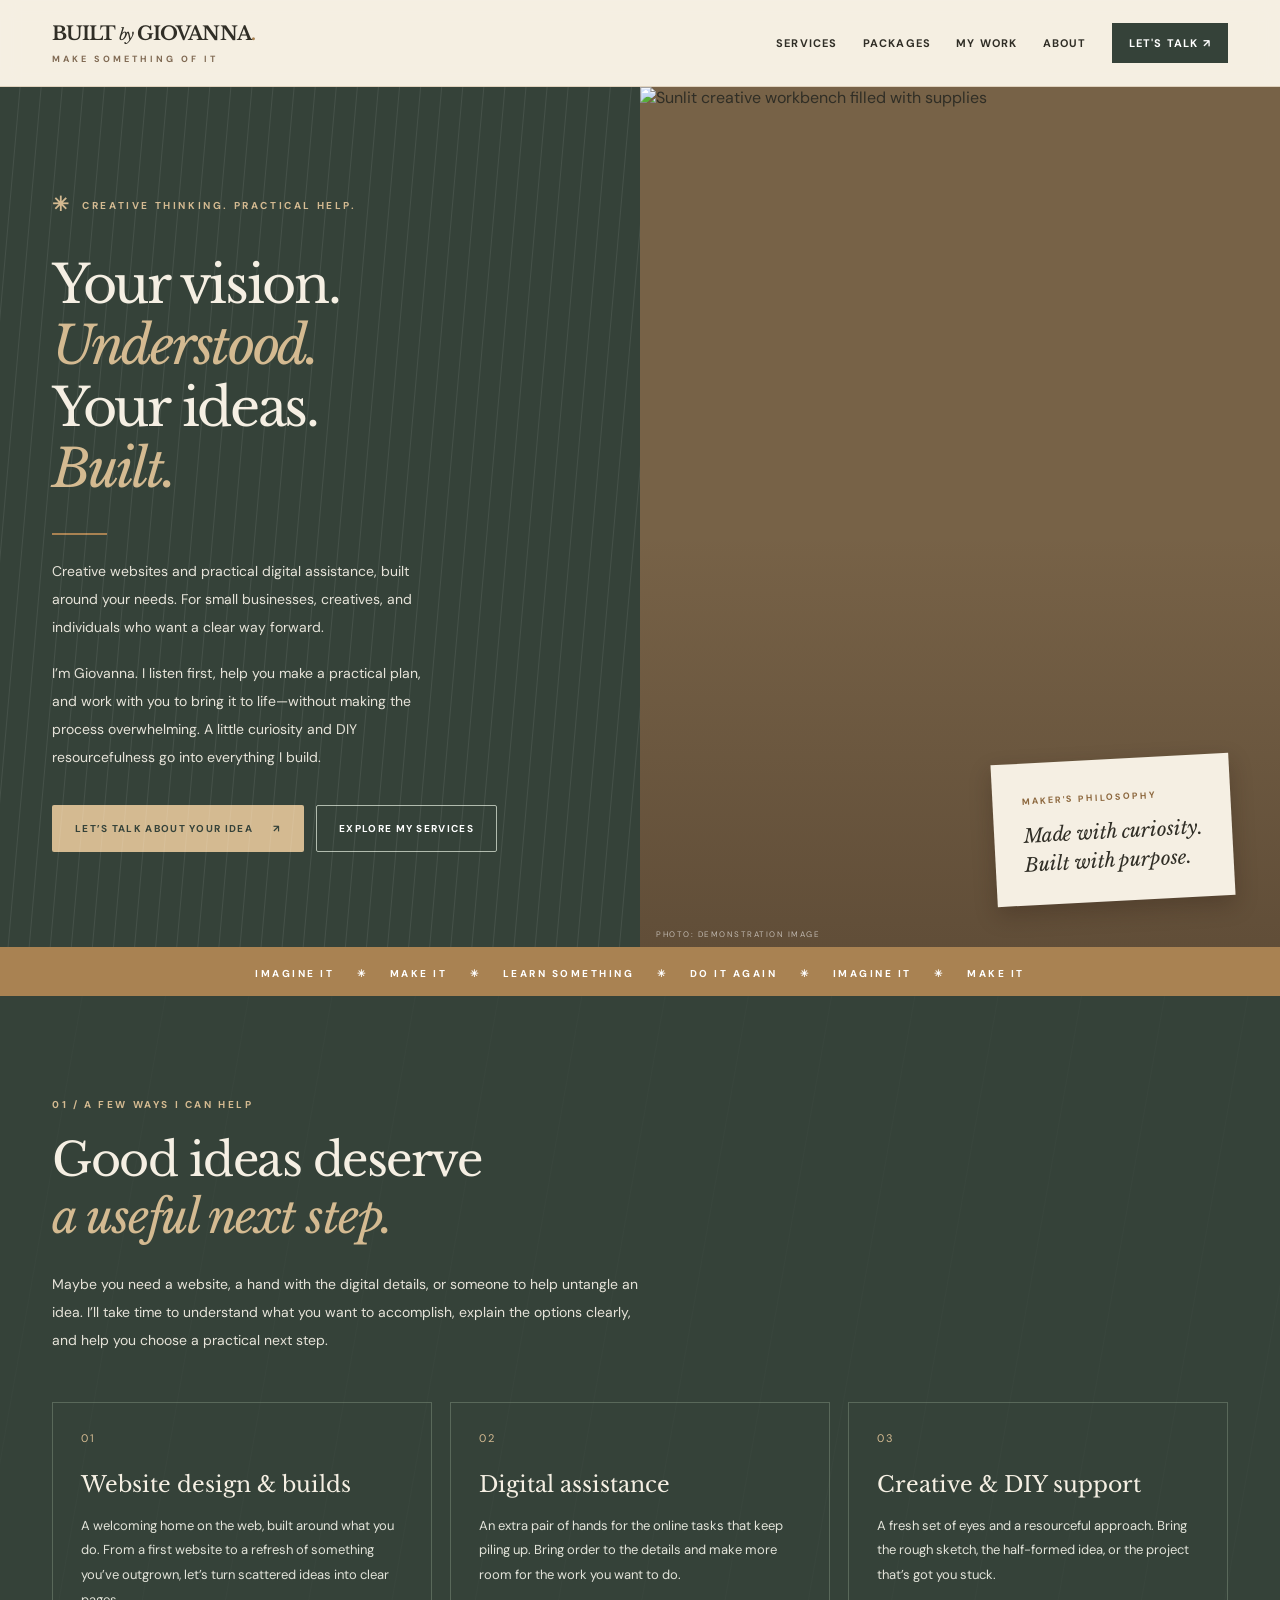
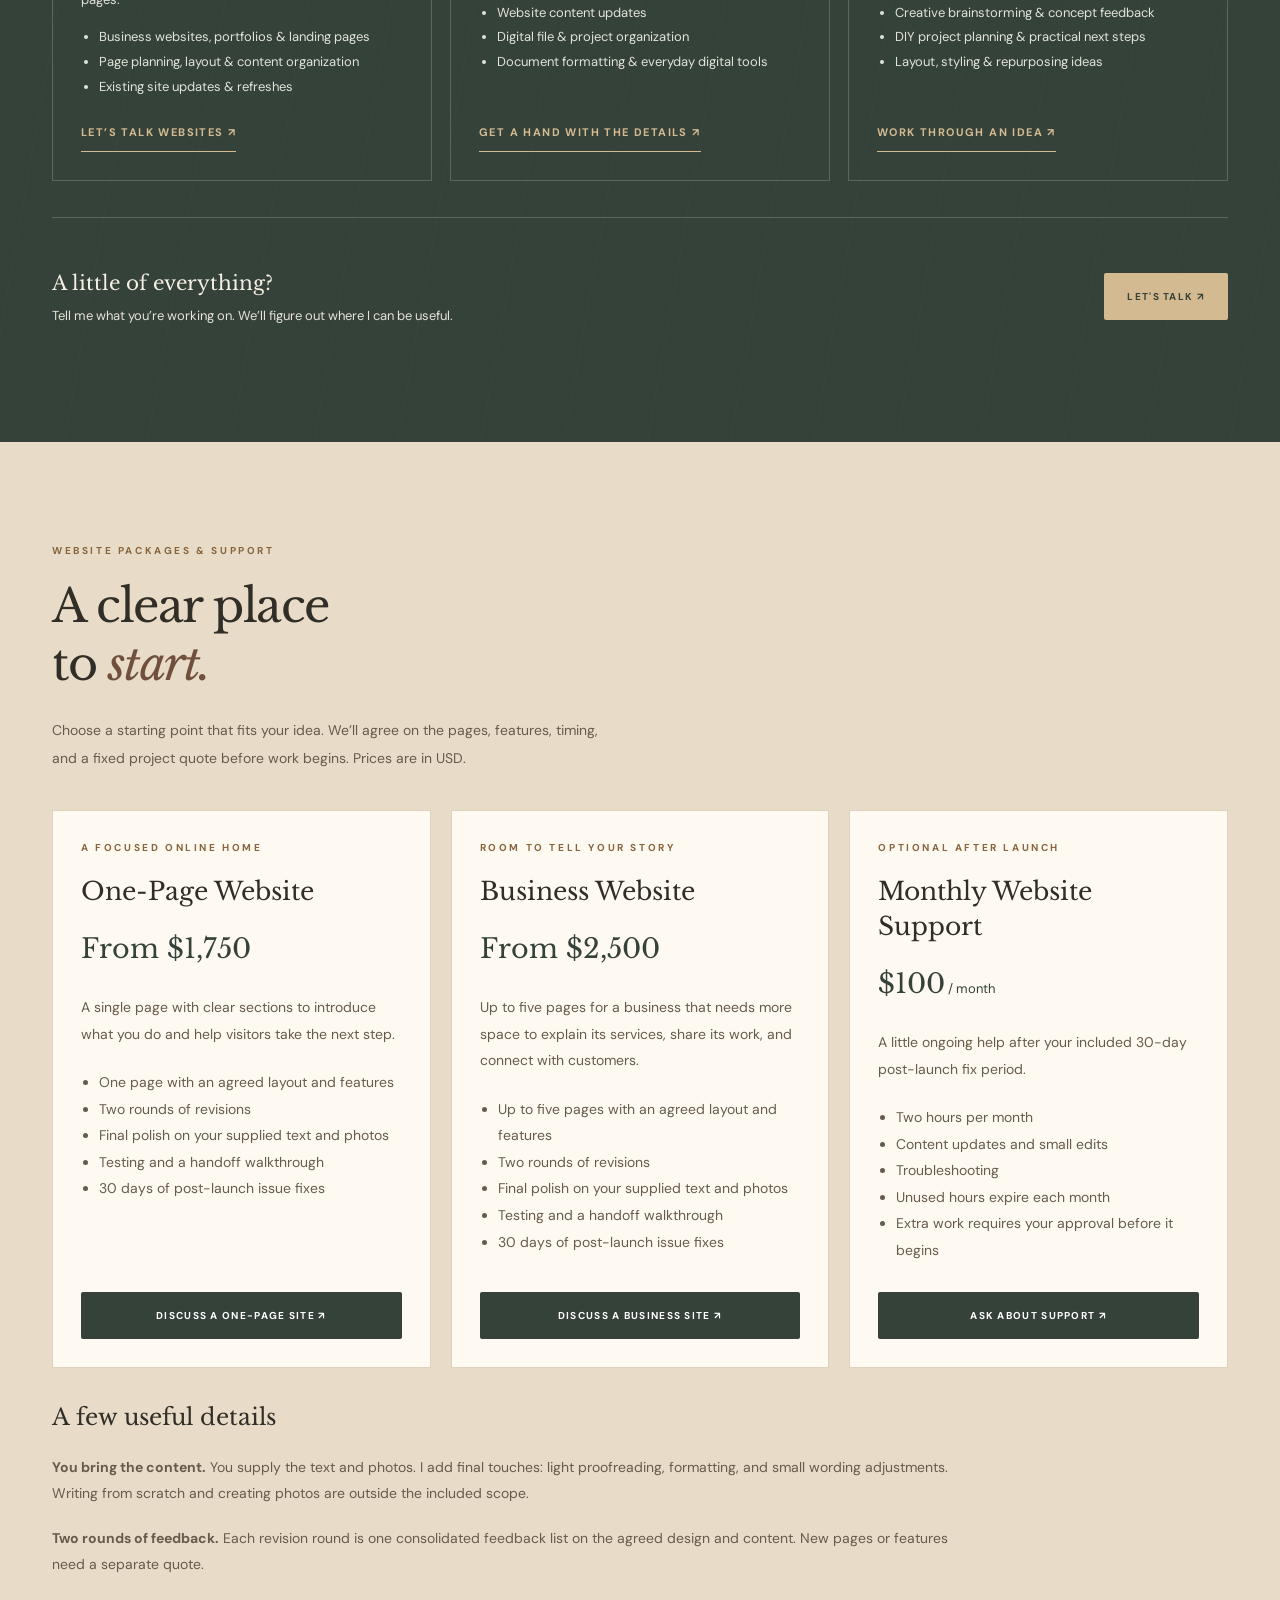
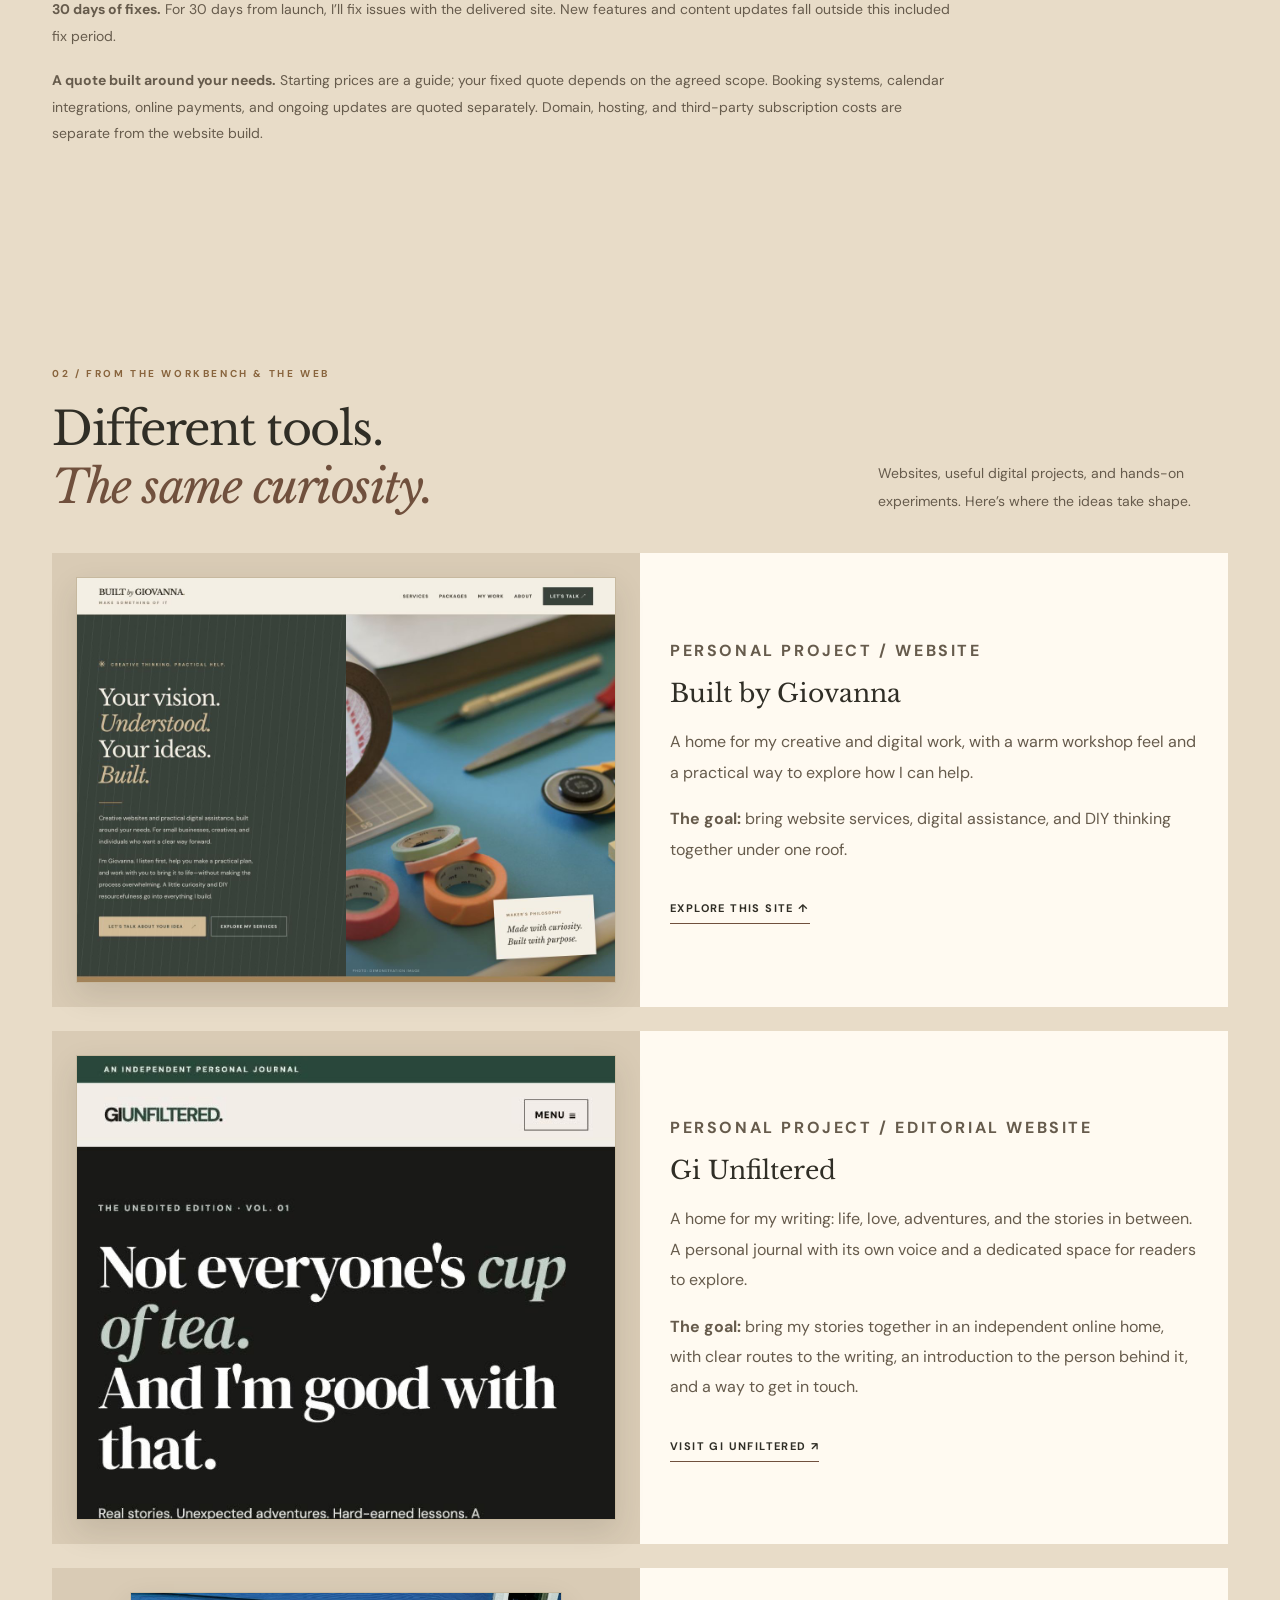
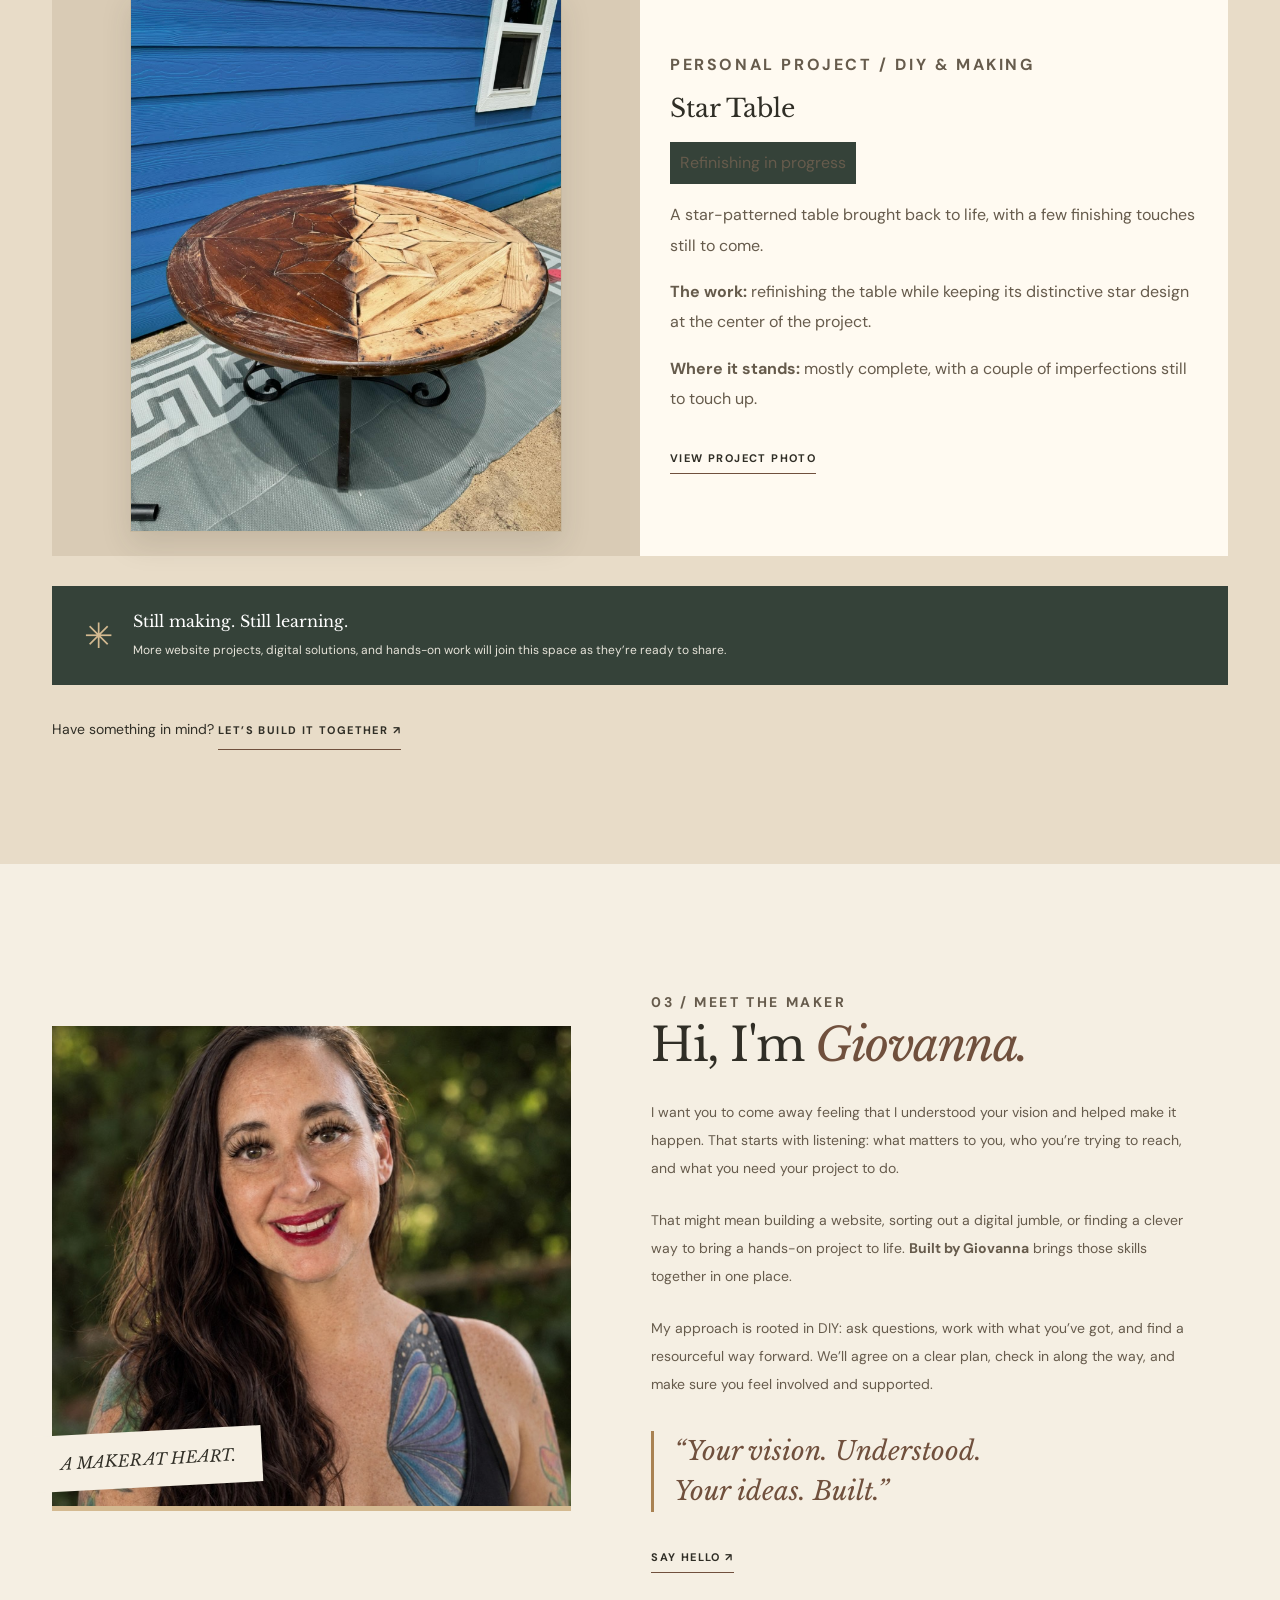
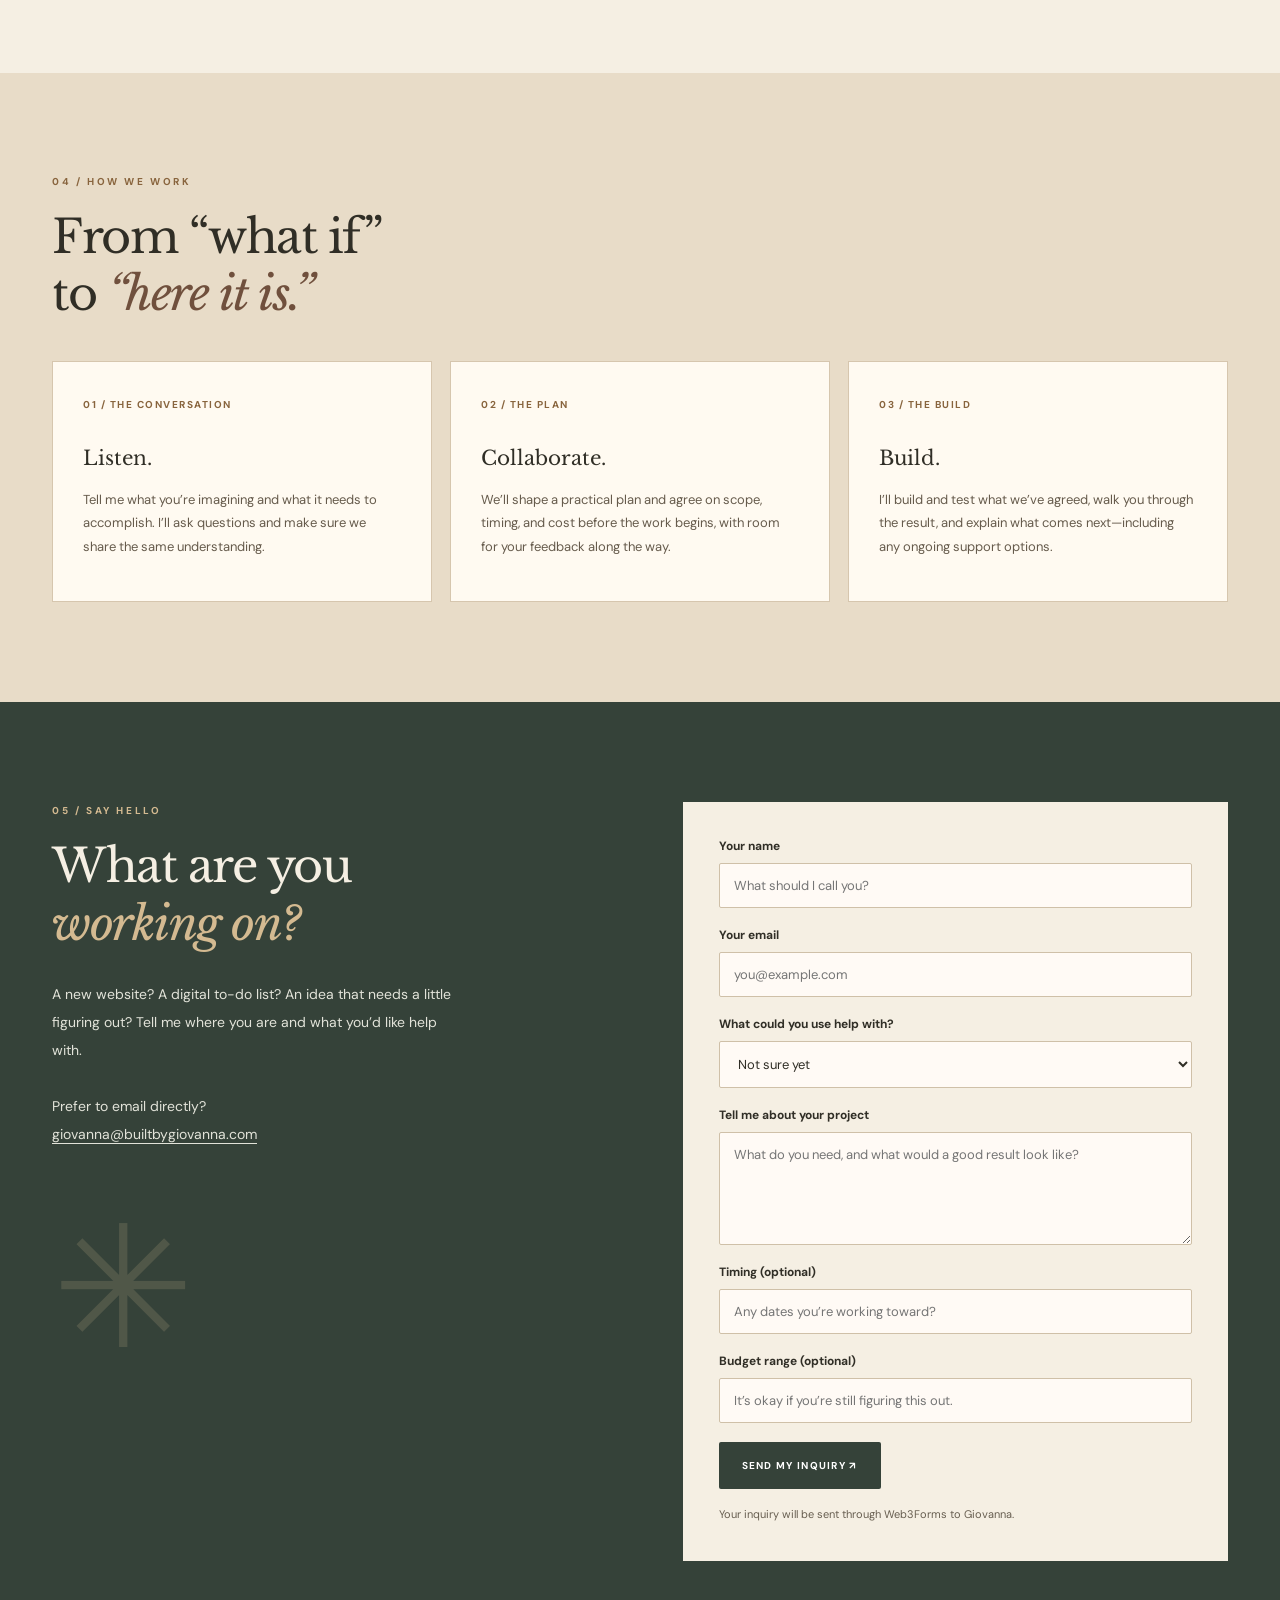
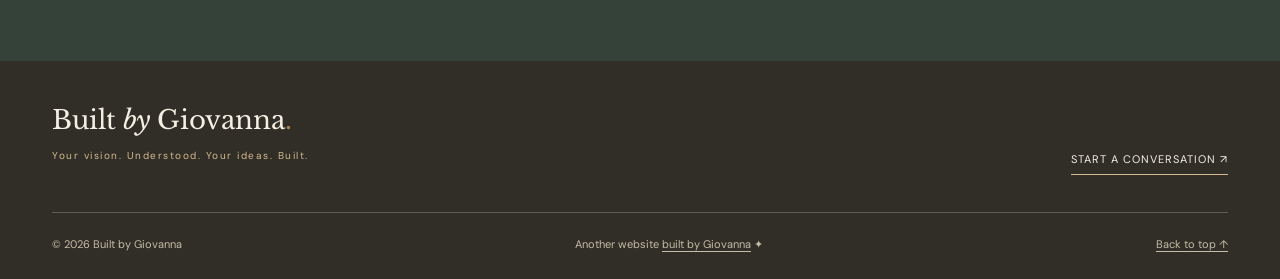
==== public/index.html @ 76ffc65d "Use original star table photo to correct image conversion" ====
<!doctype html>
<html lang="en">
<head>
  <meta charset="utf-8">
  <meta name="viewport" content="width=device-width, initial-scale=1">
  <meta name="theme-color" content="#354239">
  <meta name="description" content="Thoughtful website design, practical digital assistance, and creative support for small businesses, creatives, and individuals. Your vision. Understood. Your ideas. Built.">
  <meta property="og:title" content="Built by Giovanna | Websites & Creative Services">
  <meta property="og:description" content="Creative websites and practical digital assistance, built around your needs. For small businesses, creatives, and individuals who want a clear way forward.">
  <meta property="og:type" content="website">
  <meta property="og:url" content="https://builtbygiovanna.com/">
  <link rel="icon" type="image/svg+xml" href="assets/favicon.svg">
  <link rel="stylesheet" href="styles.css">
  <style>
    .packages h2 em{color:var(--brown)}.package-grid{display:grid;grid-template-columns:repeat(3,minmax(0,1fr));gap:20px}.package-card{background:var(--ivory);border:1px solid var(--line);padding:28px;display:flex;flex-direction:column}.package-card h3{font-size:25px;font-weight:400;line-height:1.4;margin:0}.package-card .package-price{font-family:'Libre Baskerville',Georgia,serif;color:var(--green);font-size:27px;line-height:1.5;margin:20px 0 10px}.package-price span{font:13px 'DM Sans',Arial,sans-serif}.package-card>p:not(.eyebrow):not(.package-price),.package-card ul,.package-details p{font-size:14px;line-height:1.9;color:var(--muted)}.package-card ul{padding-left:18px;margin:8px 0 28px}.package-card .btn{margin-top:auto;gap:8px;line-height:1.7}.package-details{margin-top:35px;max-width:900px}.package-details h3{font-size:23px;font-weight:400}.package-details p{margin:18px 0}@media(max-width:900px){.package-grid{grid-template-columns:1fr}.package-card{padding:26px}}
    .portfolio-shot{display:flex;align-items:center;justify-content:center;padding:24px;background:#d9cbb5;min-width:0}.portfolio-shot img{display:block;width:100%;height:auto;border:1px solid #c7b99f;box-shadow:0 12px 28px #302e2620}.portfolio-feature .project-copy{align-self:center}.portfolio-feature .project-copy>p{font-size:16px}@media(max-width:760px){.portfolio-shot{padding:18px}}
    .about-art img{object-position:center 25%}
    .table-shot img{max-height:540px;width:auto;max-width:100%;object-fit:contain}.project-copy .project-progress{display:inline-block;margin:16px 0 0;padding:6px 10px;background:var(--green);color:var(--cream);font-size:14px}
  </style>
  <script src="script.js" defer></script>
  <title>Built by Giovanna | Websites, Digital Help & Creative Projects</title>
</head>
<body>
  <a class="skip" href="#main">Skip to content</a>
  <header class="site-header" id="top">
    <div class="header-inner container">
      <a class="brand" href="#home" aria-label="Built by Giovanna, home">
        <span class="brand-name">BUILT <em>by</em> GIOVANNA<span class="dot">.</span></span>
        <span class="brand-small">MAKE SOMETHING OF IT</span>
      </a>
      <button class="menu-toggle" id="menu-toggle" type="button" aria-expanded="false" aria-controls="primary-nav" aria-label="Open navigation menu"><span></span><span></span><span></span></button>
      <nav id="primary-nav" class="primary-nav" aria-label="Main navigation">
        <a href="#services">Services</a><a href="#packages">Packages</a><a href="#work">My Work</a><a href="#about">About</a><a href="#contact" class="nav-contact">Let's Talk ↗</a>
      </nav>
    </div>
  </header>
  <main id="main">
    <section class="hero" id="home" aria-labelledby="hero-heading">
      <div class="hero-content">
        <p class="eyebrow eyebrow-light"><span class="spark">✳</span> CREATIVE THINKING. PRACTICAL HELP.</p>
        <h1 id="hero-heading">Your vision.<br><em>Understood.</em><br>Your ideas.<br><em>Built.</em></h1>
        <div class="rule"></div>
        <p class="hero-description">Creative websites and practical digital assistance, built around your needs. For small businesses, creatives, and individuals who want a clear way forward.</p>
        <p class="hero-description hero-intro">I’m Giovanna. I listen first, help you make a practical plan, and work with you to bring it to life—without making the process overwhelming. A little curiosity and DIY resourcefulness go into everything I build.</p><div class="hero-actions"><a class="btn btn-gold" href="#contact">Let’s talk about your idea <span aria-hidden="true">↗</span></a><a class="btn btn-outline-light" href="#services">Explore my services</a></div>
      </div>
      <div class="hero-image-wrap">
        <img class="hero-image" src="https://images.unsplash.com/photo-1452860606245-08befc0ff44b?w=1500&auto=format&fit=crop&q=85" alt="Sunlit creative workbench filled with supplies" fetchpriority="high">
        <div class="hero-photo-overlay"></div>
        <div class="sticky-note"><span>MAKER'S PHILOSOPHY</span><strong>Made with curiosity.<br>Built with purpose.</strong></div>
        <div class="image-credit">PHOTO: DEMONSTRATION IMAGE</div>
      </div>
    </section>
    <div class="marquee"><span>IMAGINE IT <i>✳</i> MAKE IT <i>✳</i> LEARN SOMETHING <i>✳</i> DO IT AGAIN <i>✳</i> IMAGINE IT <i>✳</i> MAKE IT</span></div>
    <section id="services" class="services section-pad" aria-labelledby="services-heading"><div class="container"><div class="services-top"><p class="eyebrow eyebrow-light">01 / A FEW WAYS I CAN HELP</p><h2 id="services-heading">Good ideas deserve<br><em>a useful next step.</em></h2><p>Maybe you need a website, a hand with the digital details, or someone to help untangle an idea. I’ll take time to understand what you want to accomplish, explain the options clearly, and help you choose a practical next step.</p></div><div class="service-grid"><article class="service-card"><span>01</span><h3>Website design &amp; builds</h3><p>A welcoming home on the web, built around what you do. From a first website to a refresh of something you’ve outgrown, let’s turn scattered ideas into clear pages.</p><ul><li>Business websites, portfolios &amp; landing pages</li><li>Page planning, layout &amp; content organization</li><li>Existing site updates &amp; refreshes</li></ul><a class="text-link" href="#contact" data-topic="Website design &amp; builds">Let’s talk websites ↗</a></article><article class="service-card"><span>02</span><h3>Digital assistance</h3><p>An extra pair of hands for the online tasks that keep piling up. Bring order to the details and make more room for the work you want to do.</p><ul><li>Website content updates</li><li>Digital file &amp; project organization</li><li>Document formatting &amp; everyday digital tools</li></ul><a class="text-link" href="#contact" data-topic="Digital assistance">Get a hand with the details ↗</a></article><article class="service-card"><span>03</span><h3>Creative &amp; DIY support</h3><p>A fresh set of eyes and a resourceful approach. Bring the rough sketch, the half-formed idea, or the project that’s got you stuck.</p><ul><li>Creative brainstorming &amp; concept feedback</li><li>DIY project planning &amp; practical next steps</li><li>Layout, styling &amp; repurposing ideas</li></ul><a class="text-link" href="#contact" data-topic="Creative &amp; DIY support">Work through an idea ↗</a></article></div><div class="service-action"><p><strong>A little of everything?</strong><br>Tell me what you’re working on. We’ll figure out where I can be useful.</p><a href="#contact" class="btn btn-gold">Let's talk ↗</a></div></div></section>
    <section id="packages" class="packages section-pad section-warm" aria-labelledby="packages-heading">
      <div class="container">
        <div class="section-header"><p class="eyebrow">WEBSITE PACKAGES &amp; SUPPORT</p><h2 id="packages-heading">A clear place<br>to <em>start.</em></h2><p>Choose a starting point that fits your idea. We’ll agree on the pages, features, timing, and a fixed project quote before work begins. Prices are in USD.</p></div>
        <div class="package-grid">
          <article class="package-card"><p class="eyebrow">A FOCUSED ONLINE HOME</p><h3>One-Page Website</h3><p class="package-price">From $1,750</p><p>A single page with clear sections to introduce what you do and help visitors take the next step.</p><ul><li>One page with an agreed layout and features</li><li>Two rounds of revisions</li><li>Final polish on your supplied text and photos</li><li>Testing and a handoff walkthrough</li><li>30 days of post-launch issue fixes</li></ul><a class="btn btn-green" href="#contact" data-topic="Website design &amp; builds">Discuss a one-page site ↗</a></article>
          <article class="package-card"><p class="eyebrow">ROOM TO TELL YOUR STORY</p><h3>Business Website</h3><p class="package-price">From $2,500</p><p>Up to five pages for a business that needs more space to explain its services, share its work, and connect with customers.</p><ul><li>Up to five pages with an agreed layout and features</li><li>Two rounds of revisions</li><li>Final polish on your supplied text and photos</li><li>Testing and a handoff walkthrough</li><li>30 days of post-launch issue fixes</li></ul><a class="btn btn-green" href="#contact" data-topic="Website design &amp; builds">Discuss a business site ↗</a></article>
          <article class="package-card"><p class="eyebrow">OPTIONAL AFTER LAUNCH</p><h3>Monthly Website Support</h3><p class="package-price">$100<span> / month</span></p><p>A little ongoing help after your included 30-day post-launch fix period.</p><ul><li>Two hours per month</li><li>Content updates and small edits</li><li>Troubleshooting</li><li>Unused hours expire each month</li><li>Extra work requires your approval before it begins</li></ul><a class="btn btn-green" href="#contact" data-topic="Digital assistance">Ask about support ↗</a></article>
        </div>
        <div class="package-details"><h3>A few useful details</h3><p><strong>You bring the content.</strong> You supply the text and photos. I add final touches: light proofreading, formatting, and small wording adjustments. Writing from scratch and creating photos are outside the included scope.</p><p><strong>Two rounds of feedback.</strong> Each revision round is one consolidated feedback list on the agreed design and content. New pages or features need a separate quote.</p><p><strong>30 days of fixes.</strong> For 30 days from launch, I’ll fix issues with the delivered site. New features and content updates fall outside this included fix period.</p><p><strong>A quote built around your needs.</strong> Starting prices are a guide; your fixed quote depends on the agreed scope. Booking systems, calendar integrations, online payments, and ongoing updates are quoted separately. Domain, hosting, and third-party subscription costs are separate from the website build.</p></div>
      </div>
    </section>
    <section id="work" class="workshop section-pad section-warm" aria-labelledby="work-heading"><div class="container"><div class="split-heading"><div><p class="eyebrow">02 / FROM THE WORKBENCH &amp; THE WEB</p><h2 id="work-heading">Different tools.<br><em>The same curiosity.</em></h2></div><p>Websites, useful digital projects, and hands-on experiments. Here’s where the ideas take shape.</p></div><article class="portfolio-feature"><a class="portfolio-shot" href="#home" aria-label="Explore Built by Giovanna"><img src="assets/built-homepage.jpg" alt="Built by Giovanna homepage with its forest-green workshop styling and Your vision. Understood. Your ideas. Built. headline." width="1280" height="960" loading="lazy" decoding="async"></a><div class="project-copy"><p class="eyebrow">PERSONAL PROJECT / WEBSITE</p><h3>Built by Giovanna</h3><p>A home for my creative and digital work, with a warm workshop feel and a practical way to explore how I can help.</p><p><strong>The goal:</strong> bring website services, digital assistance, and DIY thinking together under one roof.</p><a class="text-link" href="#home">Explore this site ↑</a></div></article><article class="portfolio-feature gi-project"><a class="portfolio-shot" href="https://giunfiltered.com" aria-label="Visit Gi Unfiltered"><img src="assets/gi-unfiltered-homepage.jpg" alt="Gi Unfiltered homepage with cream and dark editorial styling and the headline Not everyone’s cup of tea. And I’m good with that." width="634" height="546" loading="lazy" decoding="async"></a><div class="project-copy"><p class="eyebrow">PERSONAL PROJECT / EDITORIAL WEBSITE</p><h3>Gi Unfiltered</h3><p>A home for my writing: life, love, adventures, and the stories in between. A personal journal with its own voice and a dedicated space for readers to explore.</p><p><strong>The goal:</strong> bring my stories together in an independent online home, with clear routes to the writing, an introduction to the person behind it, and a way to get in touch.</p><a class="text-link" href="https://giunfiltered.com">Visit Gi Unfiltered ↗</a></div></article><article class="portfolio-feature gi-project"><a class="portfolio-shot table-shot" href="assets/star-table.jpg" aria-label="View the star table refinishing photo"><img src="assets/star-table.jpg" alt="Round wooden table with a star-patterned top, showing dark finish alongside exposed wood during refinishing." width="1440" height="1800" loading="lazy" decoding="async"></a><div class="project-copy"><p class="eyebrow">PERSONAL PROJECT / DIY &amp; MAKING</p><h3>Star Table</h3><p class="project-progress">Refinishing in progress</p><p>A star-patterned table brought back to life, with a few finishing touches still to come.</p><p><strong>The work:</strong> refinishing the table while keeping its distinctive star design at the center of the project.</p><p><strong>Where it stands:</strong> mostly complete, with a couple of imperfections still to touch up.</p><a class="text-link" href="assets/star-table.jpg">View project photo</a></div></article><div id="workshop" class="note-bar"><span aria-hidden="true">✳</span><div><strong>Still making. Still learning.</strong><p>More website projects, digital solutions, and hands-on work will join this space as they’re ready to share.</p></div></div><p class="portfolio-cta">Have something in mind? <a class="text-link" href="#contact">Let’s build it together ↗</a></p></div></section>
    <section id="about" class="about section-pad" aria-labelledby="about-heading"><div class="container about-layout"><div class="about-art"><img src="assets/giovanna-portrait.jpg" alt="Giovanna smiling outdoors against a leafy green background" width="801" height="1000" loading="lazy"><div class="about-label">A MAKER AT HEART.</div></div><div class="about-copy"><p class="eyebrow">03 / MEET THE MAKER</p><h2 id="about-heading">Hi, I'm <em>Giovanna.</em></h2><p>I want you to come away feeling that I understood your vision and helped make it happen. That starts with listening: what matters to you, who you’re trying to reach, and what you need your project to do.</p><p>That might mean building a website, sorting out a digital jumble, or finding a clever way to bring a hands-on project to life. <strong>Built by Giovanna</strong> brings those skills together in one place.</p><p>My approach is rooted in DIY: ask questions, work with what you’ve got, and find a resourceful way forward. We’ll agree on a clear plan, check in along the way, and make sure you feel involved and supported.</p><blockquote>“Your vision. Understood.<br>Your ideas. Built.”</blockquote><a href="#contact" class="text-link">Say hello <span aria-hidden="true">↗</span></a></div></div></section>
    <section id="journal" class="journal section-pad section-warm" aria-labelledby="process-heading"><div class="container"><div class="section-header"><p class="eyebrow">04 / HOW WE WORK</p><h2 id="process-heading">From “what if”<br>to <em>“here it is.”</em></h2></div><div class="journal-grid"><article><span class="journal-num">01 / THE CONVERSATION</span><h3>Listen.</h3><p>Tell me what you’re imagining and what it needs to accomplish. I’ll ask questions and make sure we share the same understanding.</p></article><article><span class="journal-num">02 / THE PLAN</span><h3>Collaborate.</h3><p>We’ll shape a practical plan and agree on scope, timing, and cost before the work begins, with room for your feedback along the way.</p></article><article><span class="journal-num">03 / THE BUILD</span><h3>Build.</h3><p>I’ll build and test what we’ve agreed, walk you through the result, and explain what comes next—including any ongoing support options.</p></article></div></div></section>
    <section id="contact" class="contact section-pad" aria-labelledby="contact-heading"><div class="container contact-layout"><div class="contact-copy"><p class="eyebrow eyebrow-light">05 / SAY HELLO</p><h2 id="contact-heading">What are you<br><em>working on?</em></h2><p>A new website? A digital to-do list? An idea that needs a little figuring out? Tell me where you are and what you’d like help with.</p><p>Prefer to email directly?<br><a class="contact-email" href="mailto:giovanna@builtbygiovanna.com">giovanna@builtbygiovanna.com</a></p><div class="contact-decoration" aria-hidden="true">✳</div></div><div class="contact-form-panel"><form id="contact-form" method="post" action="https://api.web3forms.com/submit">
<!-- Public Web3Forms form access key; not an account credential. -->
<input type="hidden" name="access_key" value="2fada2ed-b5c0-456f-9344-d93aa282a820">
<input type="hidden" name="subject" value="New inquiry — Built by Giovanna">
<input type="hidden" name="from_name" value="Built by Giovanna website">
<input type="checkbox" name="botcheck" class="botcheck" tabindex="-1" autocomplete="off" aria-hidden="true">
<noscript><p>Please email <a href="mailto:giovanna@builtbygiovanna.com">giovanna@builtbygiovanna.com</a> directly. This form requires JavaScript.</p></noscript><div class="field"><label for="name">Your name</label><input id="name" name="name" autocomplete="name" required placeholder="What should I call you?"></div><div class="field"><label for="email">Your email</label><input id="email" name="email" type="email" autocomplete="email" required placeholder="you@example.com"></div><div class="field"><label for="topic">What could you use help with?</label><select id="topic" name="topic"><option>Not sure yet</option><option>Website design &amp; builds</option><option>Digital assistance</option><option>Creative &amp; DIY support</option><option>A mix of things</option></select></div><div class="field"><label for="message">Tell me about your project</label><textarea id="message" name="message" rows="5" required placeholder="What do you need, and what would a good result look like?"></textarea></div><div class="field"><label for="timing">Timing (optional)</label><input id="timing" name="timing" placeholder="Any dates you’re working toward?"></div><div class="field"><label for="budget">Budget range (optional)</label><input id="budget" name="budget" placeholder="It’s okay if you’re still figuring this out."></div><button type="submit" class="btn btn-green" id="contact-submit">Send my inquiry ↗</button><p id="form-status" class="form-status" role="status" aria-live="polite">Your inquiry will be sent through Web3Forms to Giovanna.</p></form></div></div></section>
  </main>
  <footer class="site-footer"><div class="container"><div class="footer-top"><div><a href="#home" class="footer-brand">Built <em>by</em> Giovanna<span>.</span></a><p>Your vision. Understood. Your ideas. Built.</p></div><a href="#contact" class="footer-link">Start a conversation ↗</a></div><div class="footer-bottom"><span>© <span id="copyright-year">2026</span> Built by Giovanna</span><span>Another website <a href="https://builtbygiovanna.com">built by Giovanna</a> ✦</span><a href="#top">Back to top ↑</a></div></div></footer>
</body>
</html>
---- public/styles.css ----
@import url('https://fonts.googleapis.com/css2?family=DM+Sans:wght@400;500;600;700&family=Libre+Baskerville:ital,wght@0,400;0,700;1,400&display=swap');
:root{--cream:#f5efe3;--ivory:#fffaf1;--green:#354239;--dark:#302e26;--brown:#70503d;--gold:#a98252;--sand:#d4ba91;--muted:#665b4c;--line:#dfd2bd}*{box-sizing:border-box}html{scroll-behavior:smooth;scroll-padding-top:94px}body{margin:0;background:var(--cream);color:var(--dark);font-family:'DM Sans',Arial,sans-serif;-webkit-font-smoothing:antialiased}img{max-width:100%}a{color:inherit;text-decoration:none}button,input,textarea,select{font:inherit}button{cursor:pointer}button:focus-visible,a:focus-visible,input:focus-visible,textarea:focus-visible,select:focus-visible{outline:3px solid #c68b34;outline-offset:3px}.skip{position:absolute;left:10px;top:-55px;padding:12px;background:white;z-index:100}.skip:focus{top:10px}.container{max-width:1240px;margin:0 auto;padding-left:32px;padding-right:32px}.section-pad{padding:100px 0}.site-header{position:sticky;top:0;z-index:20;background:rgba(245,239,227,.97);border-bottom:1px solid var(--line);backdrop-filter:blur(9px)}.header-inner{min-height:86px;display:flex;align-items:center;justify-content:space-between;gap:28px}.brand{flex:none}.brand-name{font-family:'Libre Baskerville',Georgia,serif;font-weight:700;letter-spacing:-.9px;font-size:19px;white-space:nowrap}.brand-name em{font-weight:400;font-size:.82em}.dot{color:var(--gold)}.brand-small{font-size:9px;display:block;margin-top:8px;letter-spacing:3px;color:#806a53;font-weight:700}.primary-nav{display:flex;align-items:center;gap:25px}.primary-nav a{font-size:11px;font-weight:700;letter-spacing:1.2px;text-transform:uppercase;transition:color .2s}.primary-nav a:hover{color:var(--gold)}.primary-nav .nav-contact{background:var(--green);color:white;padding:13px 17px}.primary-nav .nav-contact:hover{background:var(--brown);color:#fff}.menu-toggle{display:none}.hero{display:grid;grid-template-columns:1fr 1fr;min-height:655px}.hero-content{background:var(--green);color:var(--cream);padding:100px max(35px,calc((100vw - 1176px)/2)) 95px max(35px,calc((100vw - 1176px)/2));display:flex;flex-direction:column;align-items:flex-start;justify-content:center;position:relative;overflow:hidden}.hero-content:before{content:'';position:absolute;inset:0;opacity:.08;pointer-events:none;background:repeating-linear-gradient(95deg,transparent 0px,transparent 19px,#ffffff 20px,transparent 21px)}.eyebrow{margin:0 0 18px;color:#88643d;font-size:10px;font-weight:700;letter-spacing:2.6px;line-height:1.7}.eyebrow-light{color:var(--sand)}.spark{font-size:20px;vertical-align:-2px;margin-right:6px}.hero h1,h2,h3,blockquote{font-family:'Libre Baskerville',Georgia,serif}.hero h1{font-size:clamp(42px,4.1vw,72px);font-weight:400;line-height:1.17;letter-spacing:-2.3px;margin:15px 0 0;position:relative;white-space:nowrap}.hero h1 em,.services h2 em,.about h2 em,.journal h2 em,.contact h2 em,.intro h2 em,.workshop h2 em{color:var(--sand);font-weight:400}.rule{width:55px;height:2px;background:var(--gold);margin:33px 0 22px}.hero-description{font-size:14px;line-height:2;max-width:390px;color:#e6e3d9;margin:0}.hero-actions{display:flex;gap:12px;flex-wrap:wrap;margin-top:34px}.btn{border:1px solid transparent;display:inline-flex;justify-content:center;align-items:center;gap:20px;text-transform:uppercase;font-size:10px;letter-spacing:1.3px;font-weight:700;min-height:47px;padding:14px 22px;transition:background-color .2s,transform .2s;border-radius:2px}.btn:hover{transform:translateY(-2px)}.btn-gold{background:var(--sand);color:var(--green)}.btn-gold:hover{background:#e0c8a5}.btn-outline-light{color:#fff;border-color:#b1bbae}.btn-outline-light:hover{background:#ffffff22}.btn-green{background:var(--green);color:#fff}.btn-green:hover{background:#47604f}.hero-image-wrap{position:relative;min-height:530px;background:#776247}.hero-image{width:100%;height:100%;position:absolute;inset:0;object-fit:cover}.hero-photo-overlay{position:absolute;inset:0;background:linear-gradient(0deg,#34251a55,transparent 48%)}.sticky-note{position:absolute;bottom:46px;right:48px;padding:25px 29px;background:var(--cream);transform:rotate(-3deg);box-shadow:0 9px 22px #25170e44}.sticky-note span{font-size:9px;color:#8c673d;letter-spacing:2px;font-weight:700}.sticky-note strong{font-family:'Libre Baskerville',Georgia,serif;font-size:19px;line-height:1.55;font-style:italic;font-weight:400;display:block;margin-top:12px}.image-credit{position:absolute;bottom:8px;left:16px;font-size:8px;letter-spacing:1.5px;color:#fff9}.marquee{background:var(--gold);color:white;padding:14px 5px;text-align:center;overflow:hidden}.marquee span{font-size:10px;font-weight:700;letter-spacing:2.5px;white-space:nowrap}.marquee i{font-style:normal;padding:0 18px}.section-header{max-width:675px;margin-bottom:38px}.section-header h2,.split-heading h2,.services h2,.about h2,.journal h2,.contact h2{font-size:clamp(31px,3.6vw,51px);line-height:1.25;letter-spacing:-1.5px;margin:0;font-weight:400}.intro h2 em,.workshop h2 em,.journal h2 em{color:var(--brown)}.section-header>p:last-child,.split-heading>p,.about-copy>p,.services-top>p:last-child{font-size:14px;line-height:2;color:var(--muted);margin:24px 0 0;max-width:570px}.feature-grid{display:grid;grid-template-columns:repeat(3,1fr);gap:19px}.feature-card{background:var(--ivory);border:1px solid var(--line);transition:transform .25s,box-shadow .25s}.feature-card:hover{transform:translateY(-5px);box-shadow:0 12px 28px #33220c19}.card-photo{overflow:hidden;height:210px;background:#d4ba91}.card-photo img,.project-image img{width:100%;height:100%;object-fit:cover;transition:transform .5s}.feature-card:hover .card-photo img{transform:scale(1.04)}.feature-body{padding:26px 25px 28px}.feature-body .eyebrow{margin-bottom:10px}.feature-body h3{font-size:21px;font-weight:400;margin:0}.feature-body h3 span{font-family:Arial;color:var(--gold)}.feature-body>p:last-child,.project-copy>p:last-child{color:var(--muted);font-size:13px;line-height:1.8;margin:13px 0 0}.section-warm{background:#e8dcc8}.split-heading{display:flex;align-items:end;justify-content:space-between;gap:50px;margin-bottom:38px}.split-heading>p{max-width:350px;margin:0}.project-grid{display:grid;grid-template-columns:1fr 1fr;gap:22px}.project-card{background:var(--ivory)}.project-image{height:300px;position:relative;background:#c9af8d}.status{position:absolute;top:20px;left:20px;background:var(--cream);padding:11px 12px;font-size:9px;letter-spacing:1.5px;font-weight:700}.project-copy{padding:30px}.project-copy .eyebrow{margin-bottom:10px}.project-copy h3{font-size:25px;line-height:1.4;font-weight:400;margin:0}.note-bar{display:flex;gap:20px;align-items:center;background:var(--green);color:white;padding:25px 32px;margin-top:30px}.note-bar>span{font-size:35px;color:var(--sand)}.note-bar strong{font-family:'Libre Baskerville',Georgia,serif;font-size:16px;font-weight:400}.note-bar p{font-size:12px;line-height:1.7;margin:8px 0 0;color:#e6e3d9}.services{background:var(--green);color:var(--cream);background-image:repeating-linear-gradient(100deg,transparent,transparent 80px,#ffffff04 81px,transparent 82px)}.services-top{max-width:870px}.services-top>p:last-child{color:#e6e3d9;max-width:590px}.service-grid{display:grid;grid-template-columns:repeat(3,1fr);gap:18px;margin-top:48px}.service-card{border:1px solid #9aab945c;padding:32px;min-height:245px}.service-card>span{display:block;color:var(--sand);font-size:11px;letter-spacing:2px;margin-bottom:25px}.service-card h3{font-weight:400;font-size:22px;line-height:1.4;margin:0}.service-card p{color:#e2e3d9;font-size:13px;line-height:1.9}.service-action{display:flex;align-items:center;justify-content:space-between;gap:20px;border-top:1px solid #9aab945c;margin-top:36px;padding-top:32px}.service-action p{font-size:13px;line-height:2;color:#e6e3d9}.service-action strong{font-family:'Libre Baskerville',Georgia,serif;font-size:20px;color:var(--cream);font-weight:400}.about-layout{display:grid;grid-template-columns:.9fr 1fr;gap:80px;align-items:center}.about-art{position:relative;background:#d4ba91;min-height:480px}.about-art img{width:100%;height:480px;object-fit:cover}.about-label{position:absolute;bottom:24px;left:-17px;background:var(--cream);padding:18px 26px;transform:rotate(-3deg);font-family:'Libre Baskerville',Georgia,serif;font-style:italic}.about-copy h2 em{color:var(--brown)}.about-copy>p{max-width:550px}.about-copy blockquote{border-left:3px solid var(--gold);padding-left:20px;color:var(--brown);font-size:26px;line-height:1.55;font-style:italic;margin:33px 0}.text-link{display:inline-block;font-size:11px;font-weight:700;letter-spacing:1.4px;text-transform:uppercase;border-bottom:1px solid var(--brown);padding-bottom:8px}.journal .section-header{max-width:750px}.journal-grid{display:grid;grid-template-columns:repeat(3,1fr);gap:18px}.journal-grid article{padding:30px;background:var(--ivory);border:1px solid #d6c6ae;min-height:230px}.journal-num{font-size:10px;letter-spacing:1.5px;color:#88643d;font-weight:700}.journal-grid h3{font-size:20px;line-height:1.5;font-weight:400;margin:30px 0 15px}.journal-grid p{font-size:13px;color:var(--muted);line-height:1.8}.coming-note{font-family:'Libre Baskerville',Georgia,serif;font-style:italic;color:var(--brown);margin:25px 0 0;text-align:center}.contact{background:var(--green);color:var(--cream)}.contact-layout{display:grid;grid-template-columns:1fr 1fr;gap:85px;align-items:start}.contact-copy>p:not(.eyebrow){font-size:14px;line-height:2;color:#e2e3d9;max-width:400px;margin-top:28px}.contact-decoration{font-size:170px;line-height:1.5;color:#d4ba912d}.contact-form-panel{padding:36px;background:var(--cream);color:var(--dark)}.field{margin-bottom:19px}.field label,.prepared-message label{display:block;font-weight:700;font-size:12px;margin-bottom:9px}.field input,.field textarea,.field select,.prepared-message textarea{display:block;width:100%;padding:13px 14px;border:1px solid #cfc0a8;border-radius:2px;color:var(--dark);background:#fffaf5;font-size:13px;outline-color:var(--gold)}.field textarea{resize:vertical}.form-status{font-size:11px;line-height:1.8;color:#675e50;margin:16px 0 0}.prepared-message{margin-top:20px}.prepared-message textarea{margin-bottom:12px}.btn-small{min-height:38px;padding:10px 14px}.site-footer{background:#302e26;color:var(--cream);padding:43px 0 28px}.footer-top,.footer-bottom{display:flex;justify-content:space-between;align-items:end;gap:25px;flex-wrap:wrap}.footer-brand{font-family:'Libre Baskerville',Georgia,serif;font-size:26px}.footer-brand em{font-weight:400}.footer-brand span{color:var(--gold)}.footer-top p{color:var(--sand);font-size:10px;letter-spacing:1.5px}.footer-link{border-bottom:1px solid var(--sand);padding-bottom:8px;text-transform:uppercase;font-size:11px;letter-spacing:1px}.footer-bottom{border-top:1px solid #625e50;padding-top:24px;margin-top:37px;color:#c6bda9;font-size:11px}.footer-bottom a{text-decoration:underline;text-underline-offset:3px}
@media(max-width:1050px){.primary-nav{gap:13px}.primary-nav a{font-size:10px}.hero-content{padding:75px 36px}.hero h1{font-size:clamp(39px,4.8vw,55px)}.about-layout{gap:40px}.contact-layout{gap:40px}.section-pad{padding:80px 0}}
@media(max-width:760px){html{scroll-padding-top:75px}.container{padding-left:22px;padding-right:22px}.header-inner{min-height:74px}.brand-name{font-size:16px}.brand-small{font-size:8px}.menu-toggle{display:flex;flex-direction:column;justify-content:center;gap:5px;width:44px;height:44px;border:1px solid var(--line);background:transparent;padding:10px}.menu-toggle span{height:2px;background:var(--dark);width:100%}.primary-nav{display:none;position:absolute;top:74px;left:0;right:0;background:var(--cream);padding:18px 22px 24px;box-shadow:0 12px 22px #0002;flex-direction:column;align-items:stretch;gap:4px}.primary-nav.open{display:flex}.primary-nav a{padding:13px 0;font-size:12px}.primary-nav .nav-contact{padding:14px;margin-top:8px;text-align:center}.hero{grid-template-columns:1fr}.hero-content{padding:72px 27px 66px}.hero h1{font-size:clamp(39px,8vw,61px)}.hero-image-wrap{min-height:360px}.sticky-note{right:24px;bottom:26px;padding:18px}.sticky-note strong{font-size:16px}.section-pad{padding:66px 0}.feature-grid,.service-grid,.journal-grid{grid-template-columns:1fr}.card-photo{height:225px}.split-heading{display:block}.split-heading>p{margin-top:20px}.project-grid{grid-template-columns:1fr}.project-image{height:270px}.service-card{min-height:auto}.service-action{align-items:start;flex-direction:column}.about-layout,.contact-layout{grid-template-columns:1fr;gap:35px}.about-art,.about-art img{min-height:310px;height:360px}.about-label{left:8px}.contact-decoration{display:none}.contact-form-panel{padding:22px}.footer-bottom{gap:16px}}
@media(max-width:390px){.hero h1{font-size:37px}.brand-name{font-size:14px}.hero-actions .btn{width:100%}.marquee span{font-size:8px;letter-spacing:1px}.section-header h2,.split-heading h2,.services h2,.about h2,.journal h2,.contact h2{font-size:31px}}
@media(prefers-reduced-motion:reduce){*,*:before,*:after{scroll-behavior:auto!important;transition:none!important}}

/* Broader creative studio services, in the original workshop palette. */
.hero h1{white-space:normal}.hero-intro{margin-top:18px}.service-card{display:flex;flex-direction:column;padding:28px}.service-card ul{padding-left:18px;color:#e2e3d9;font-size:13px;line-height:1.9;margin:0 0 24px}.service-card .text-link{margin-top:auto;color:var(--sand);border-color:var(--sand);align-self:flex-start;line-height:1.8}.portfolio-feature{display:grid;grid-template-columns:1fr 1fr;background:var(--ivory)}.portfolio-mark{background:var(--green);color:var(--cream);padding:65px 35px;font-family:'Libre Baskerville',Georgia,serif;font-size:clamp(24px,3.5vw,45px);line-height:1.6;display:flex;flex-direction:column;justify-content:center}.portfolio-mark em{font-size:.6em}.portfolio-mark small{font-family:'DM Sans',Arial,sans-serif;font-size:9px;letter-spacing:3px;margin-top:20px;color:var(--sand)}.portfolio-feature .project-copy>p{font-size:14px;line-height:1.9;color:var(--muted)}.portfolio-feature .text-link{margin-top:20px}.portfolio-cta{margin-top:30px;font-size:14px;line-height:2}.footer-top p{line-height:1.9;max-width:360px}@media(max-width:760px){.portfolio-feature{grid-template-columns:1fr}.portfolio-mark{padding:40px 30px;font-size:29px}.service-card{padding:28px}.hero-actions .btn{max-width:100%}}

.contact-email{text-decoration:underline;text-underline-offset:4px;overflow-wrap:anywhere}

.botcheck{display:none!important}.btn:disabled{opacity:.65;cursor:wait;transform:none}

.gi-project{margin-top:24px}.gi-mark{background:#1d493a;font-family:'DM Sans',Arial,sans-serif;font-weight:700;letter-spacing:-1px}.gi-mark strong{font-size:clamp(20px,2.8vw,36px)}.gi-mark small{letter-spacing:2px}
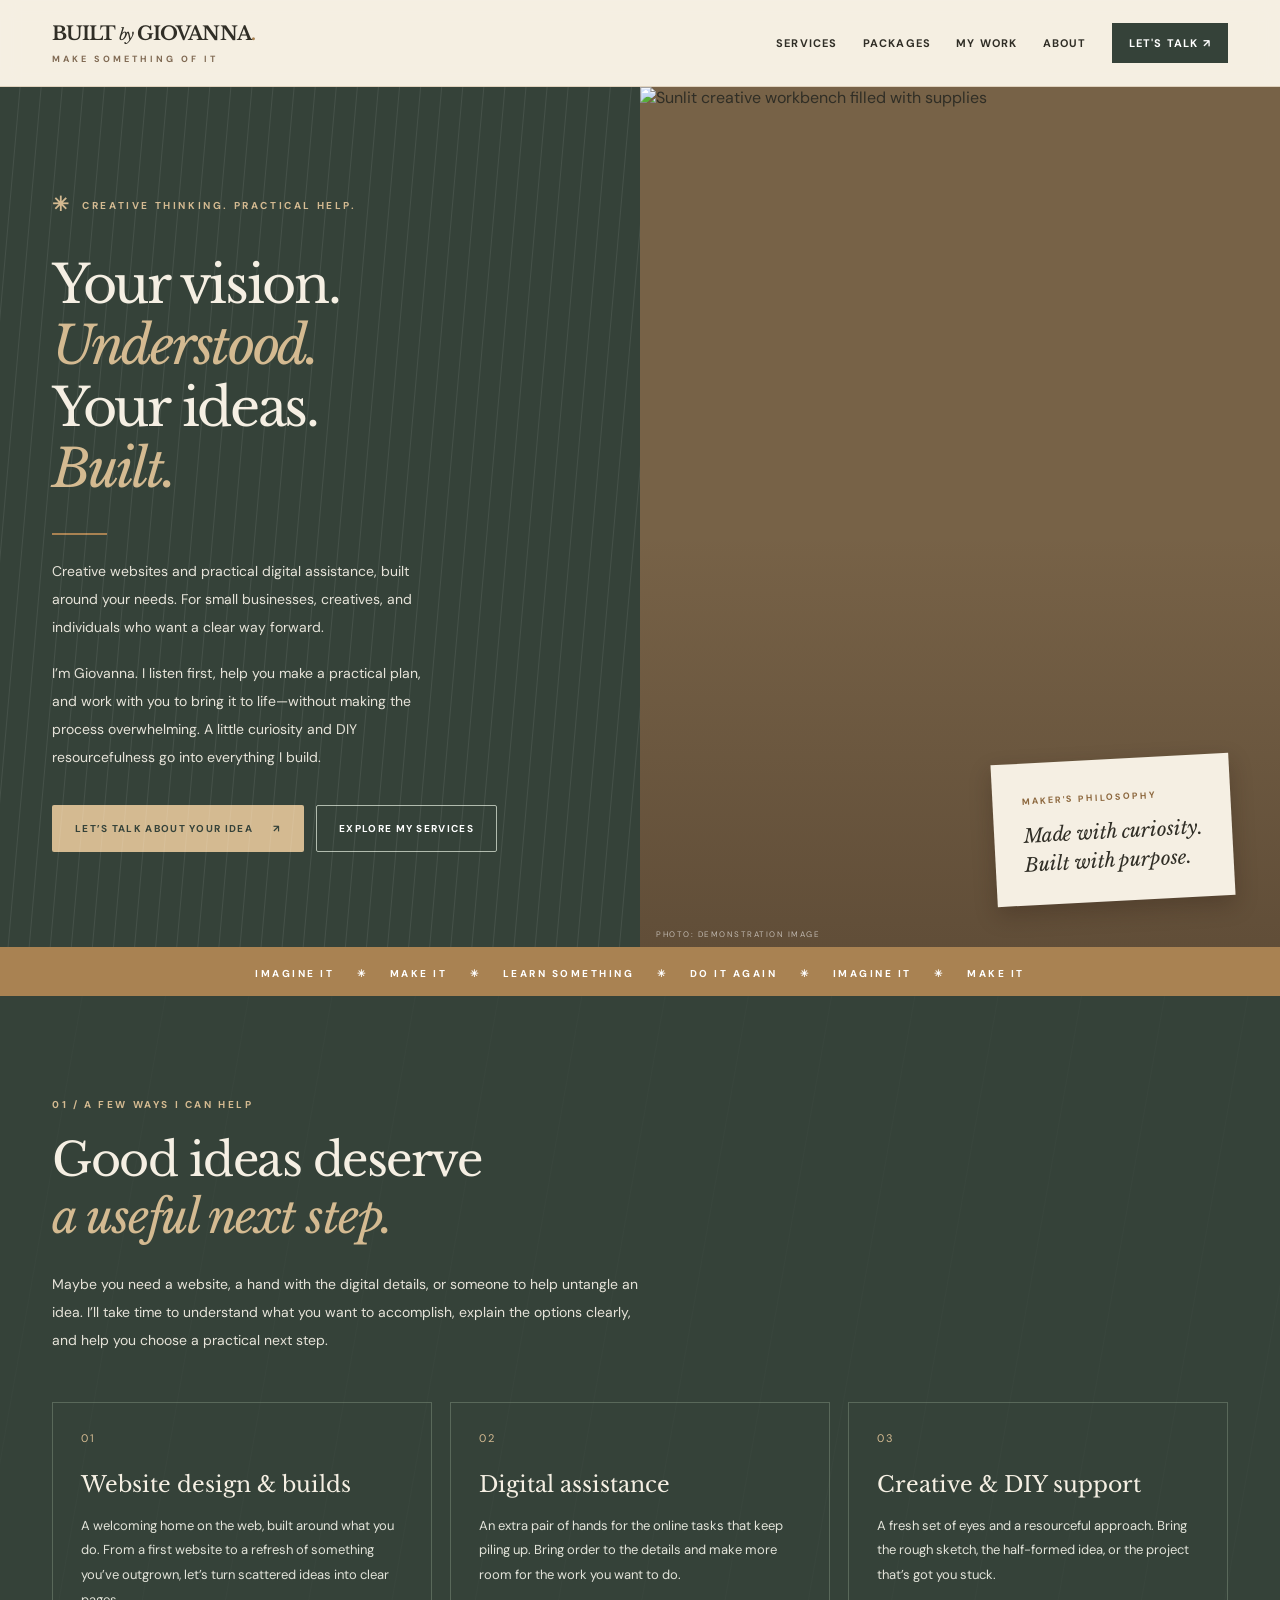
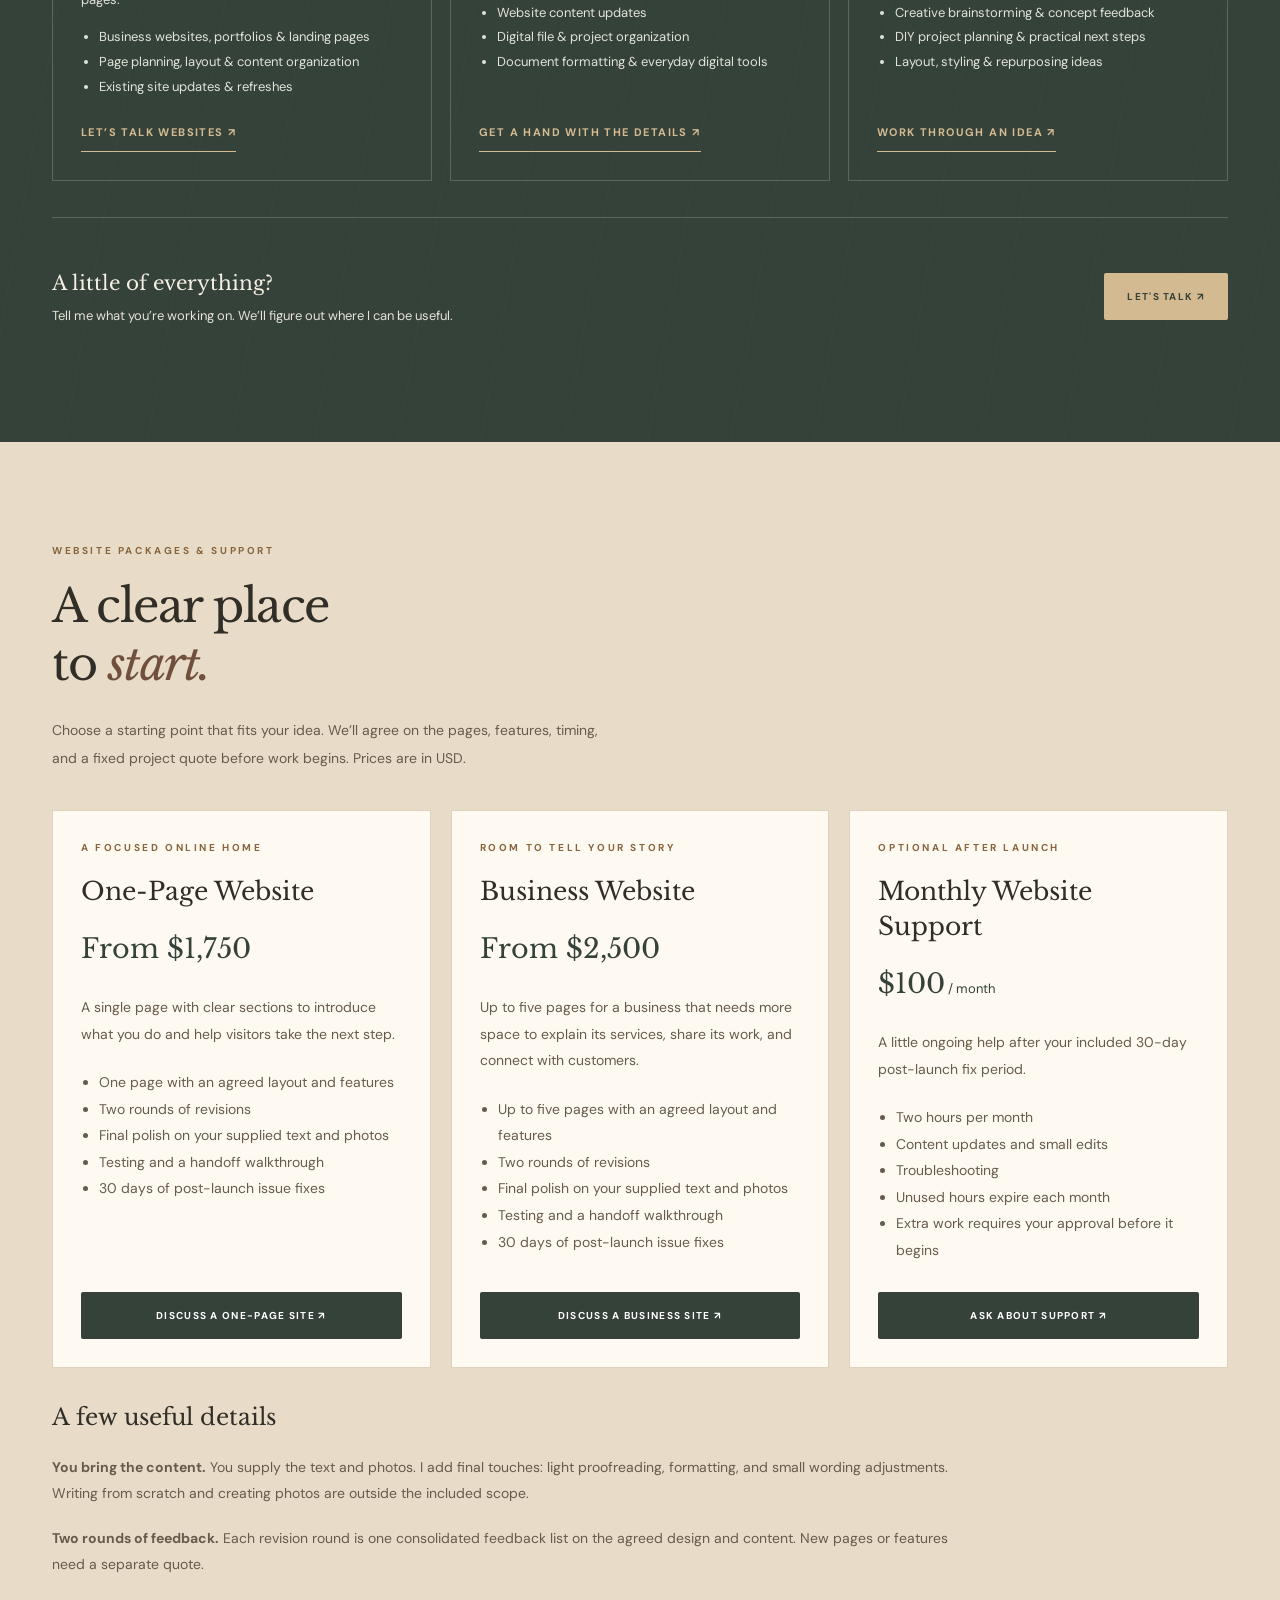
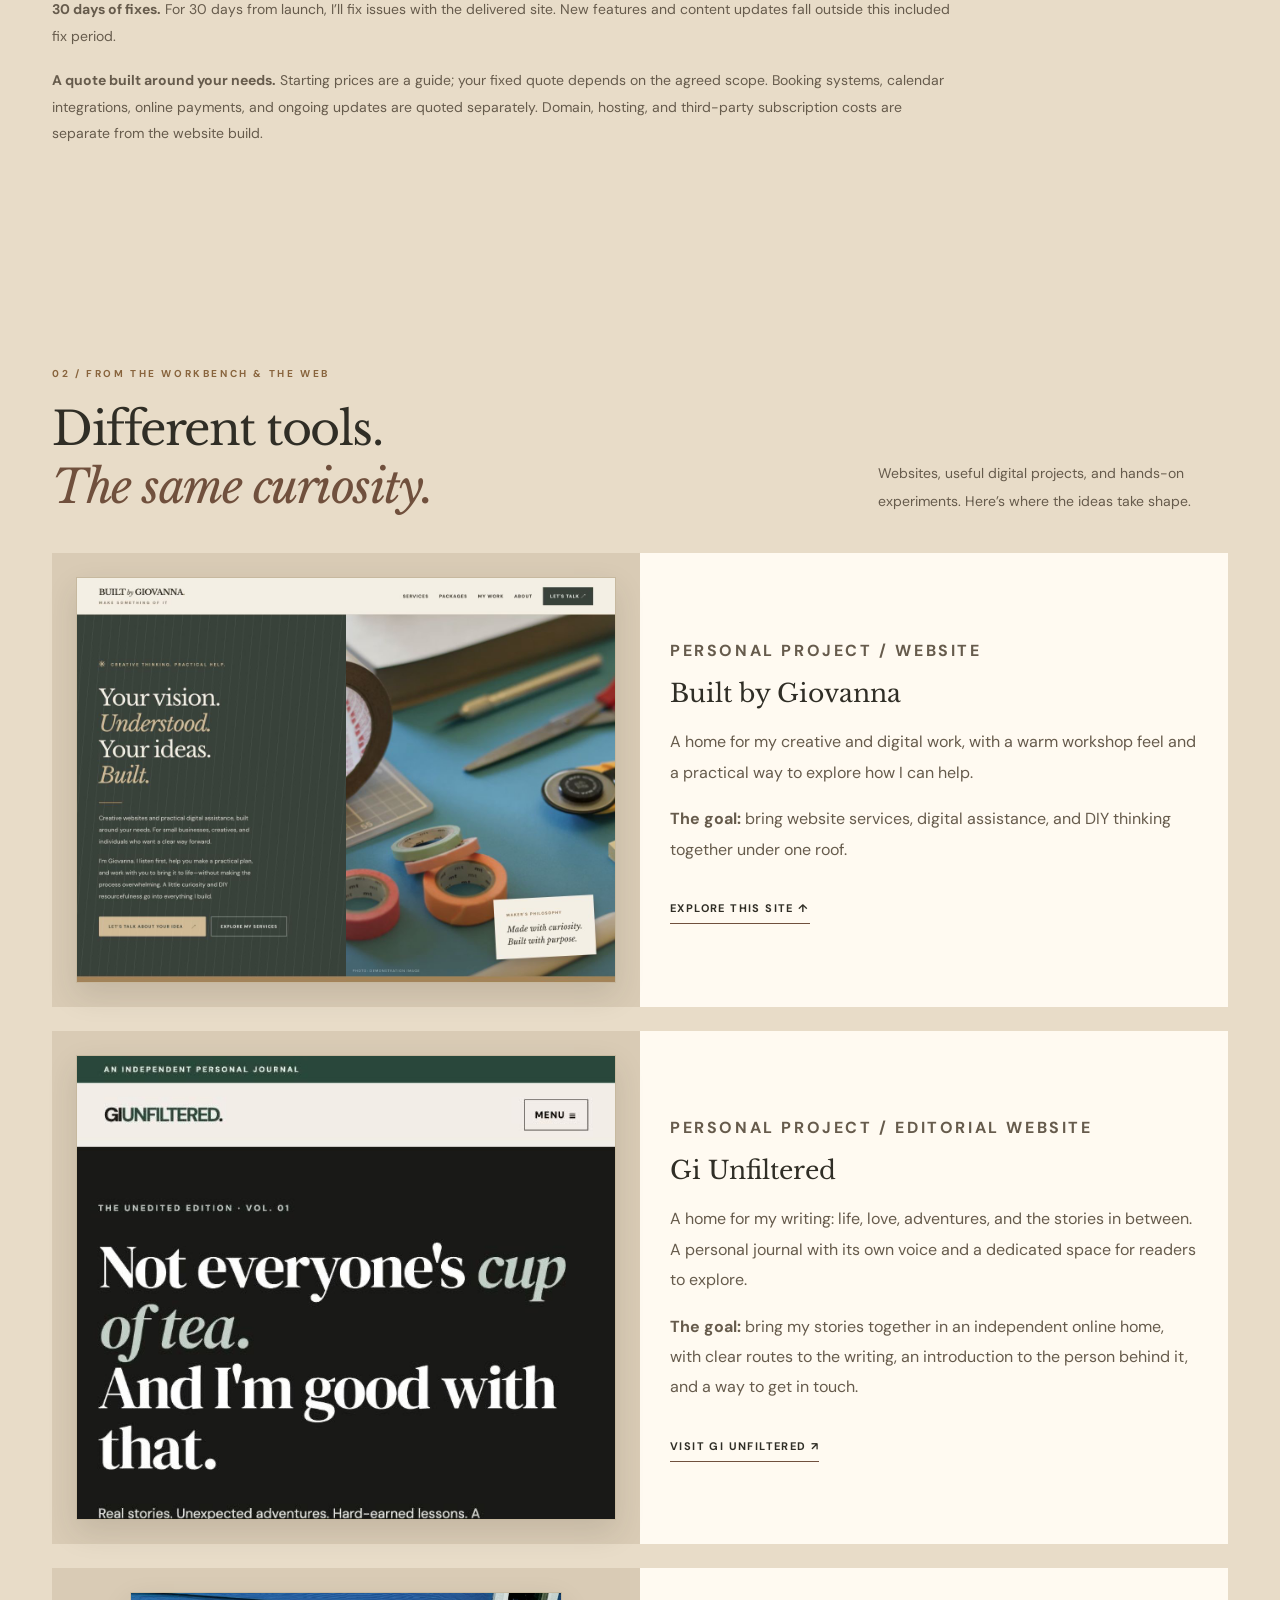
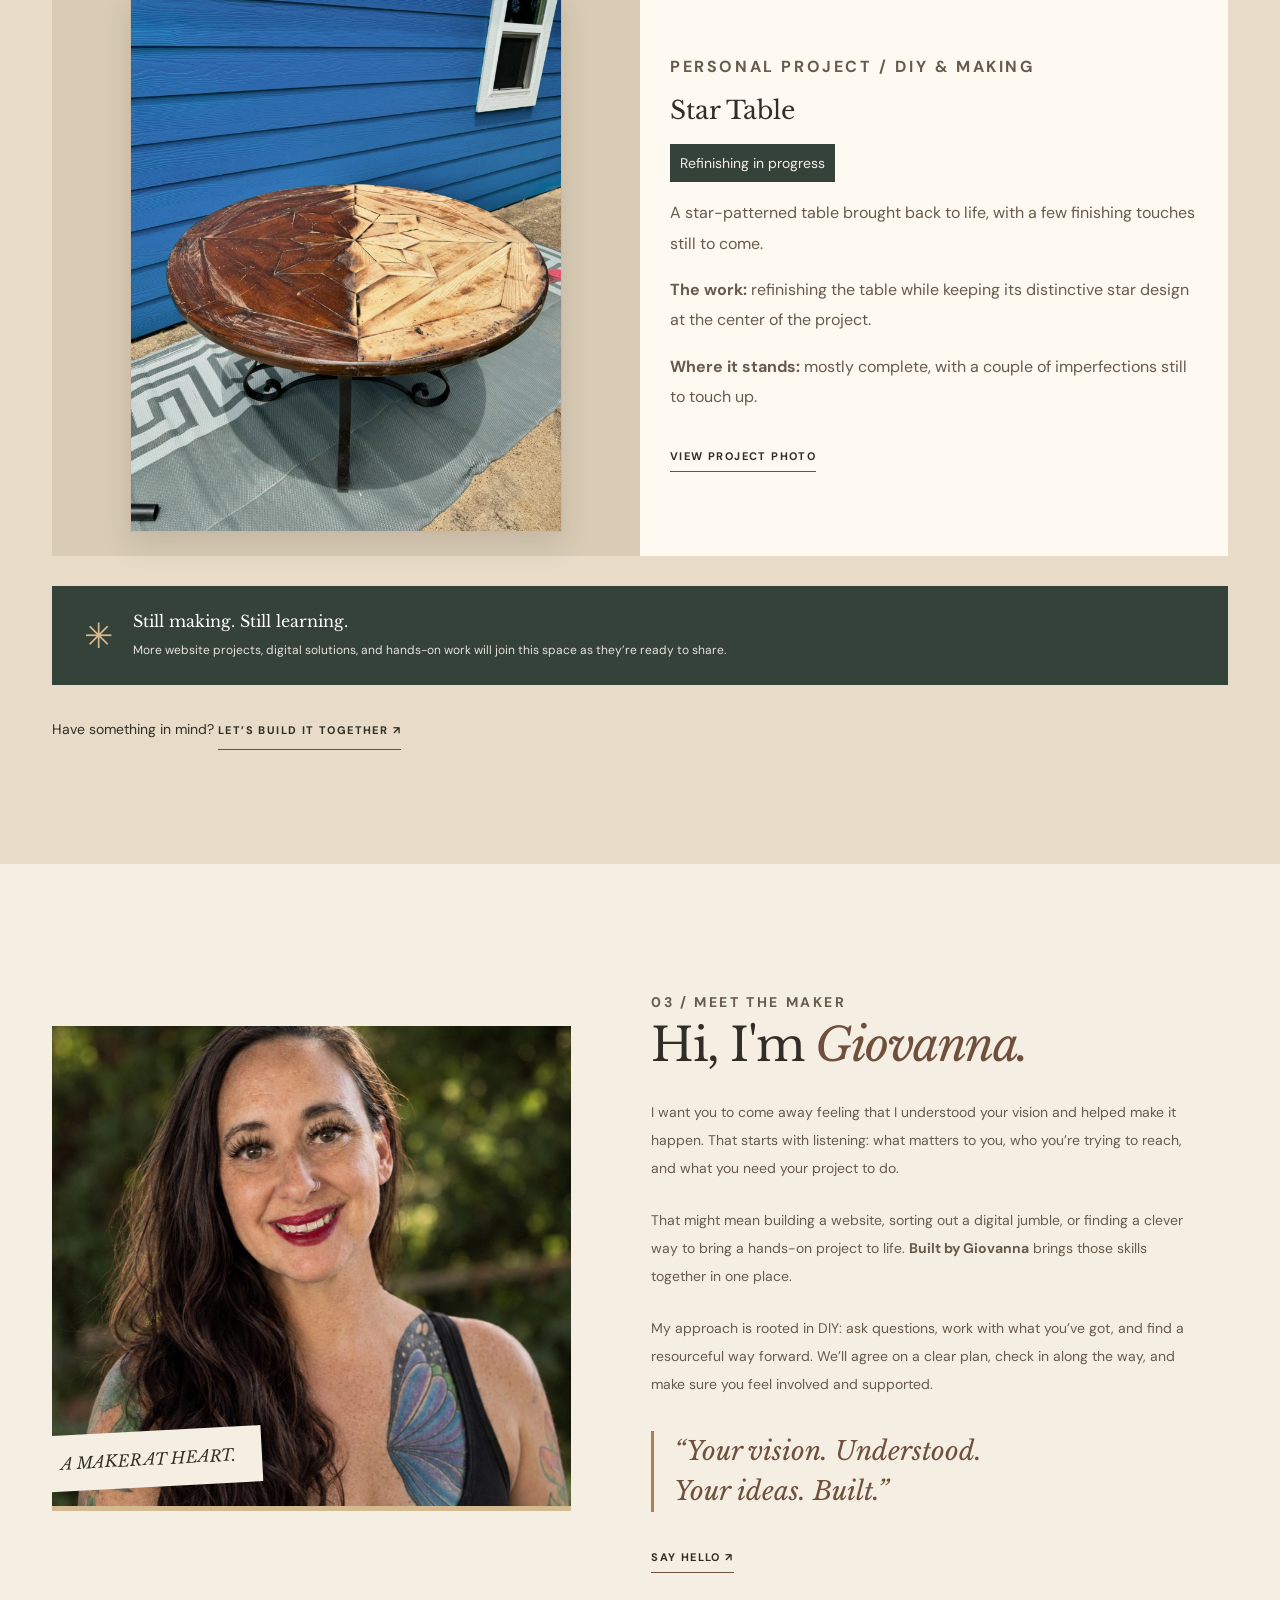
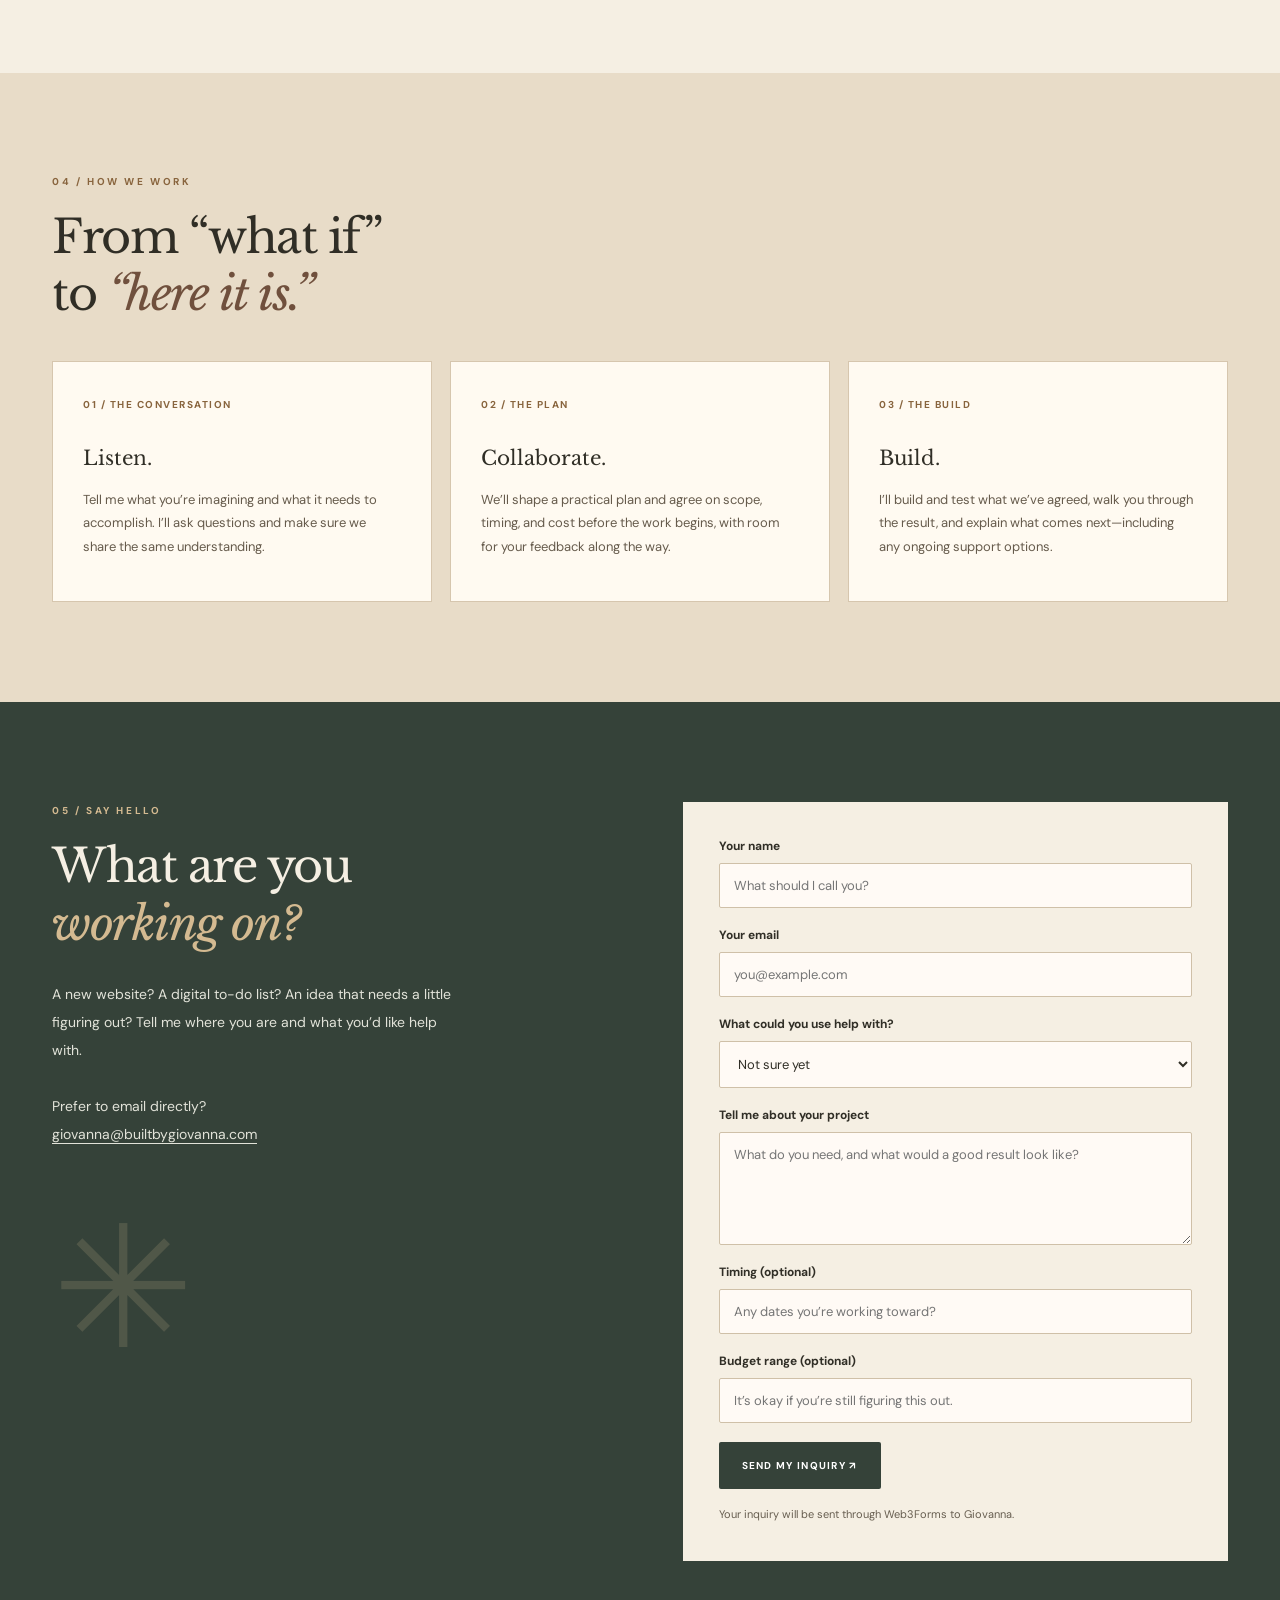
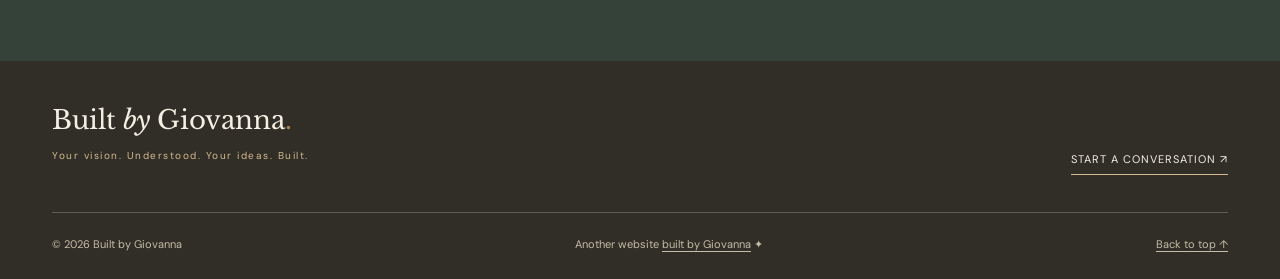
==== commit 6b0bd974: "Keep project progress label legible against its green background" ====
--- a/public/index.html
+++ b/public/index.html
@@ -15,7 +15,7 @@
     .packages h2 em{color:var(--brown)}.package-grid{display:grid;grid-template-columns:repeat(3,minmax(0,1fr));gap:20px}.package-card{background:var(--ivory);border:1px solid var(--line);padding:28px;display:flex;flex-direction:column}.package-card h3{font-size:25px;font-weight:400;line-height:1.4;margin:0}.package-card .package-price{font-family:'Libre Baskerville',Georgia,serif;color:var(--green);font-size:27px;line-height:1.5;margin:20px 0 10px}.package-price span{font:13px 'DM Sans',Arial,sans-serif}.package-card>p:not(.eyebrow):not(.package-price),.package-card ul,.package-details p{font-size:14px;line-height:1.9;color:var(--muted)}.package-card ul{padding-left:18px;margin:8px 0 28px}.package-card .btn{margin-top:auto;gap:8px;line-height:1.7}.package-details{margin-top:35px;max-width:900px}.package-details h3{font-size:23px;font-weight:400}.package-details p{margin:18px 0}@media(max-width:900px){.package-grid{grid-template-columns:1fr}.package-card{padding:26px}}
     .portfolio-shot{display:flex;align-items:center;justify-content:center;padding:24px;background:#d9cbb5;min-width:0}.portfolio-shot img{display:block;width:100%;height:auto;border:1px solid #c7b99f;box-shadow:0 12px 28px #302e2620}.portfolio-feature .project-copy{align-self:center}.portfolio-feature .project-copy>p{font-size:16px}@media(max-width:760px){.portfolio-shot{padding:18px}}
     .about-art img{object-position:center 25%}
-    .table-shot img{max-height:540px;width:auto;max-width:100%;object-fit:contain}.project-copy .project-progress{display:inline-block;margin:16px 0 0;padding:6px 10px;background:var(--green);color:var(--cream);font-size:14px}
+    .table-shot img{max-height:540px;width:auto;max-width:100%;object-fit:contain}.portfolio-feature .project-copy>.project-progress{display:inline-block;margin:16px 0 0;padding:6px 10px;background:var(--green);color:var(--cream);font-size:14px}
   </style>
   <script src="script.js" defer></script>
   <title>Built by Giovanna | Websites, Digital Help & Creative Projects</title>
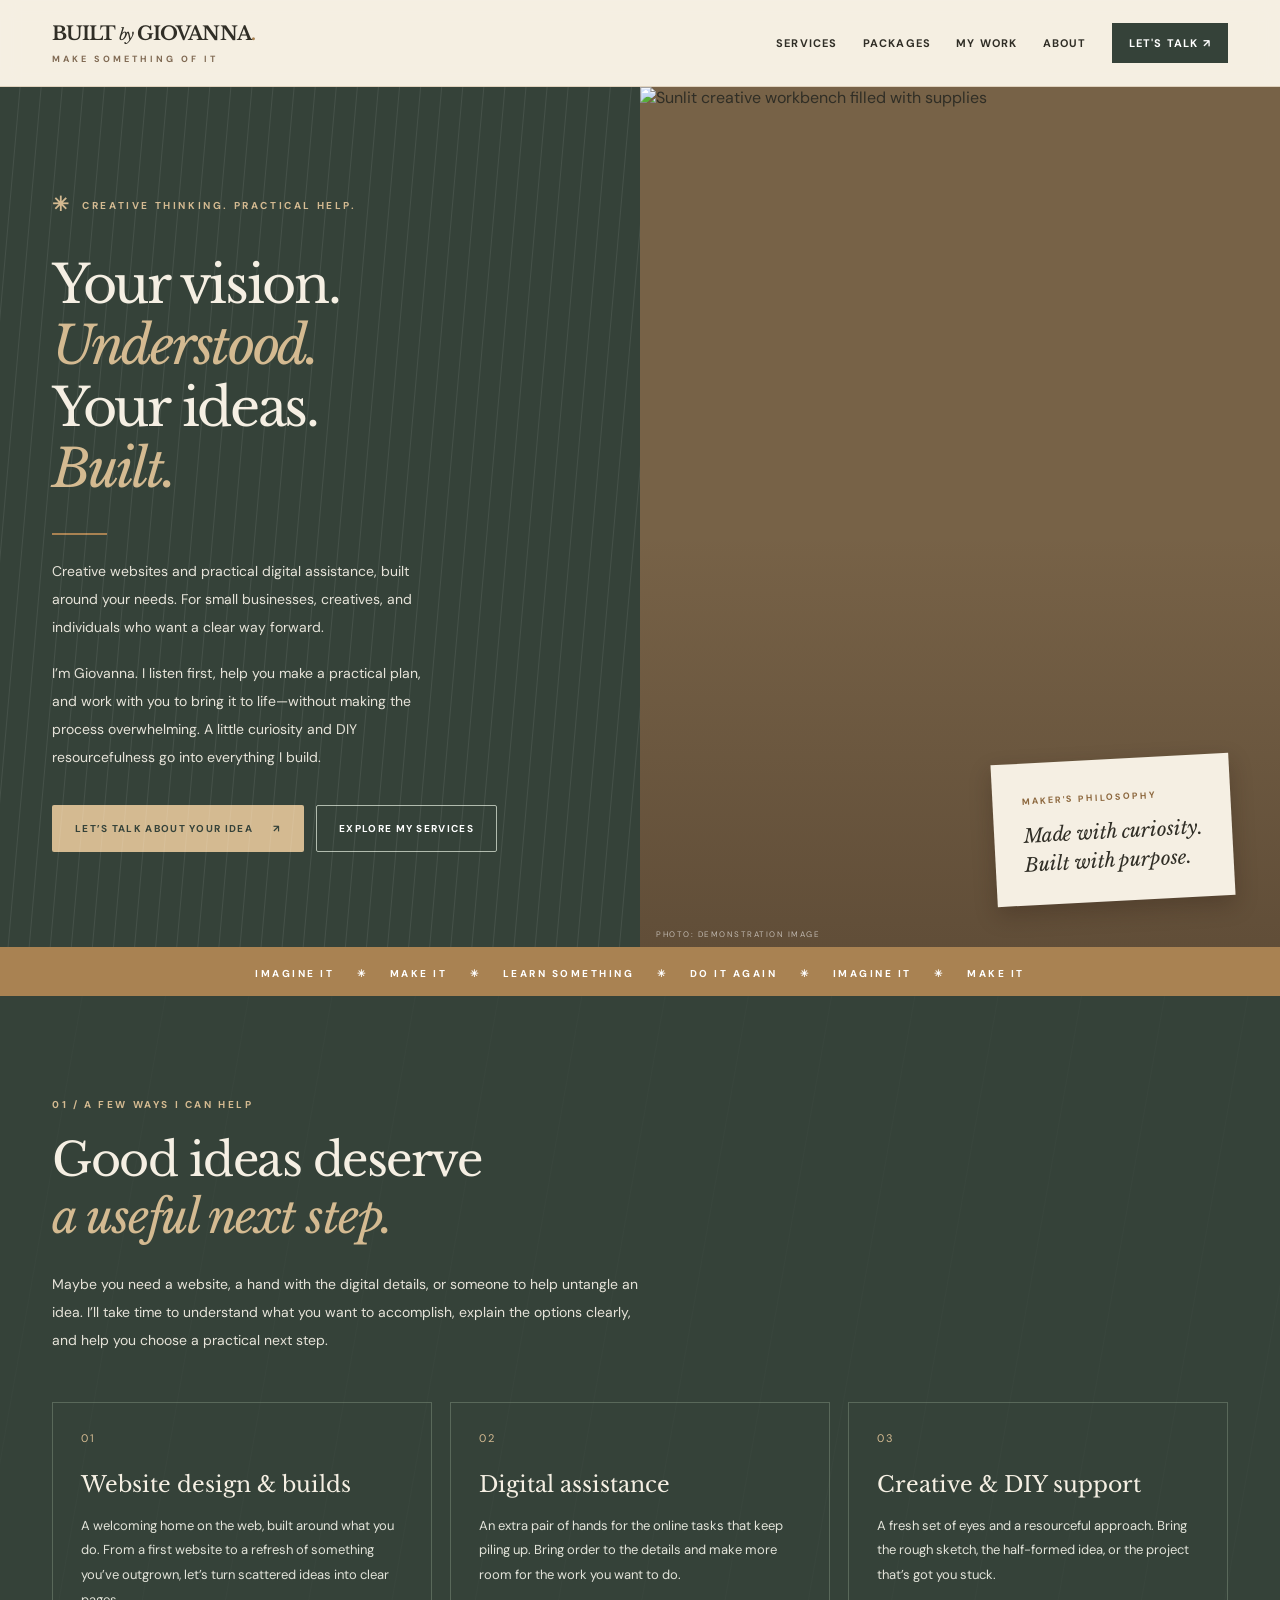
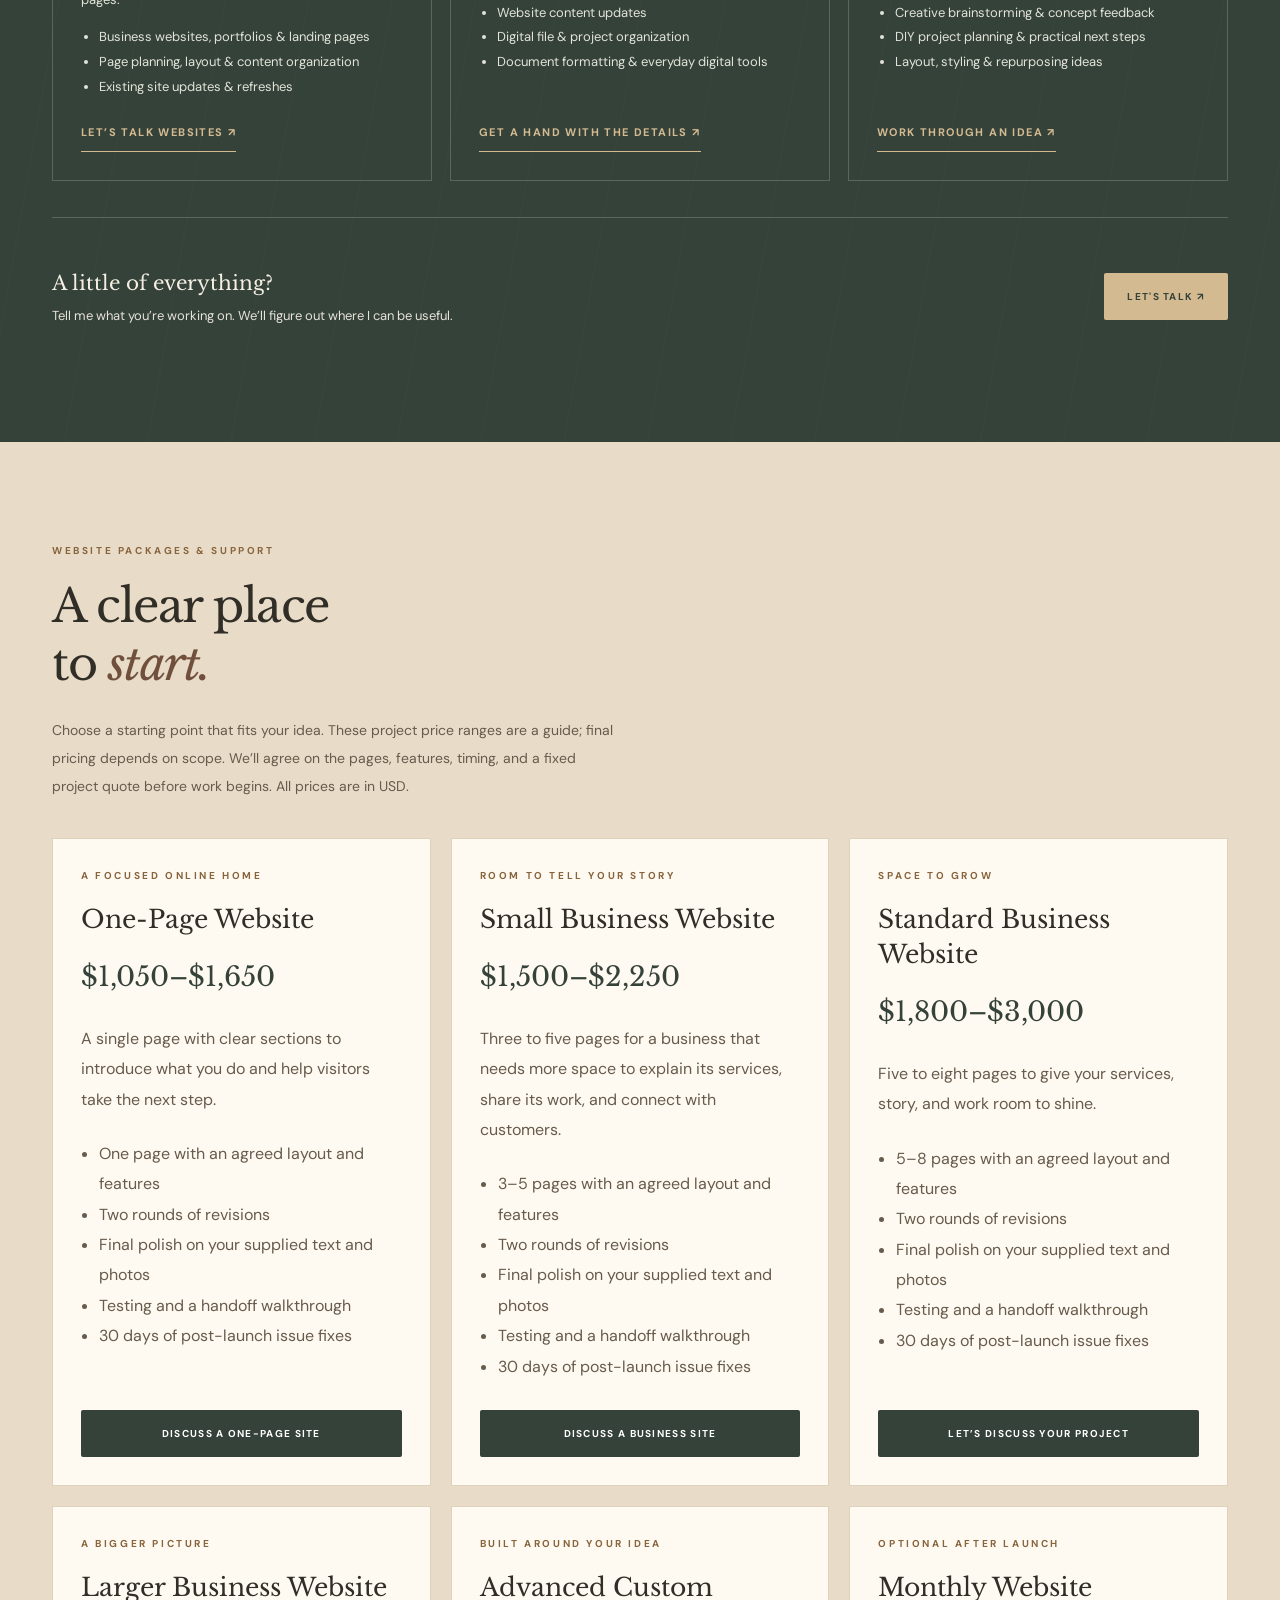
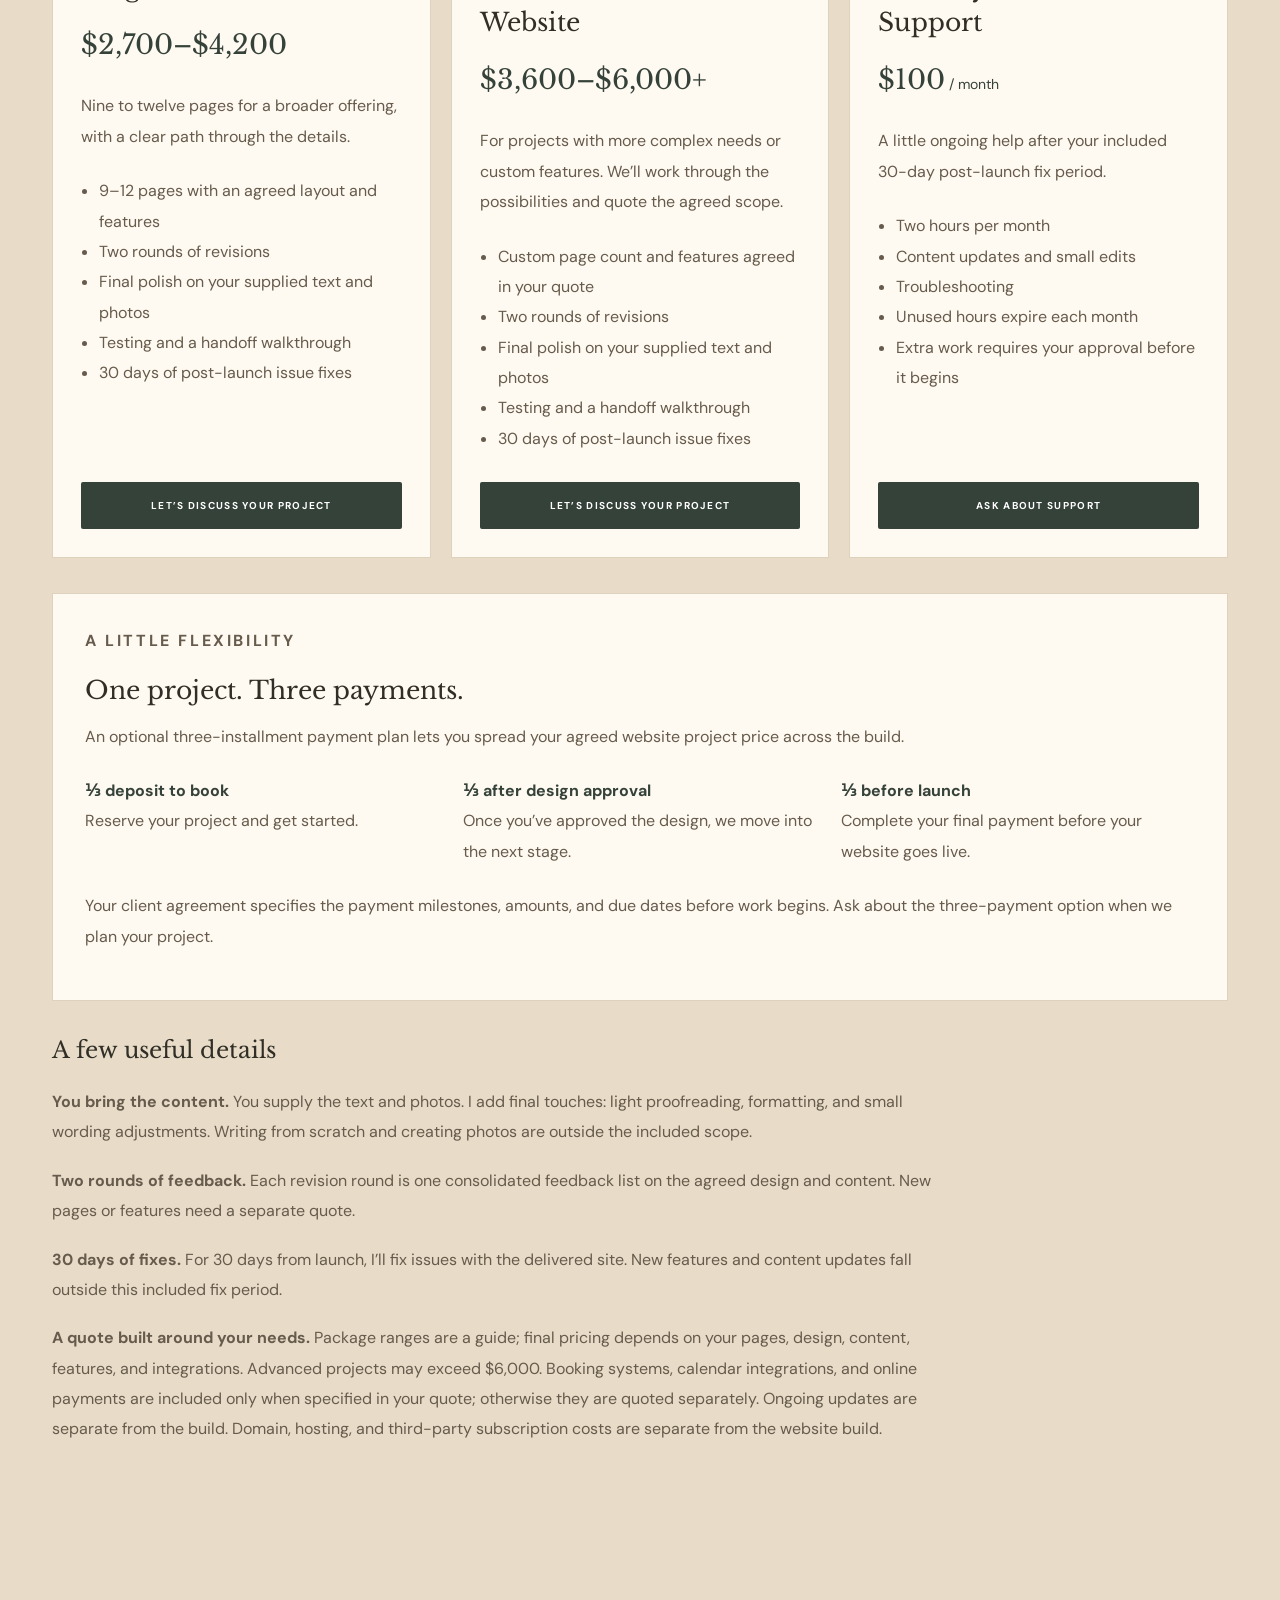
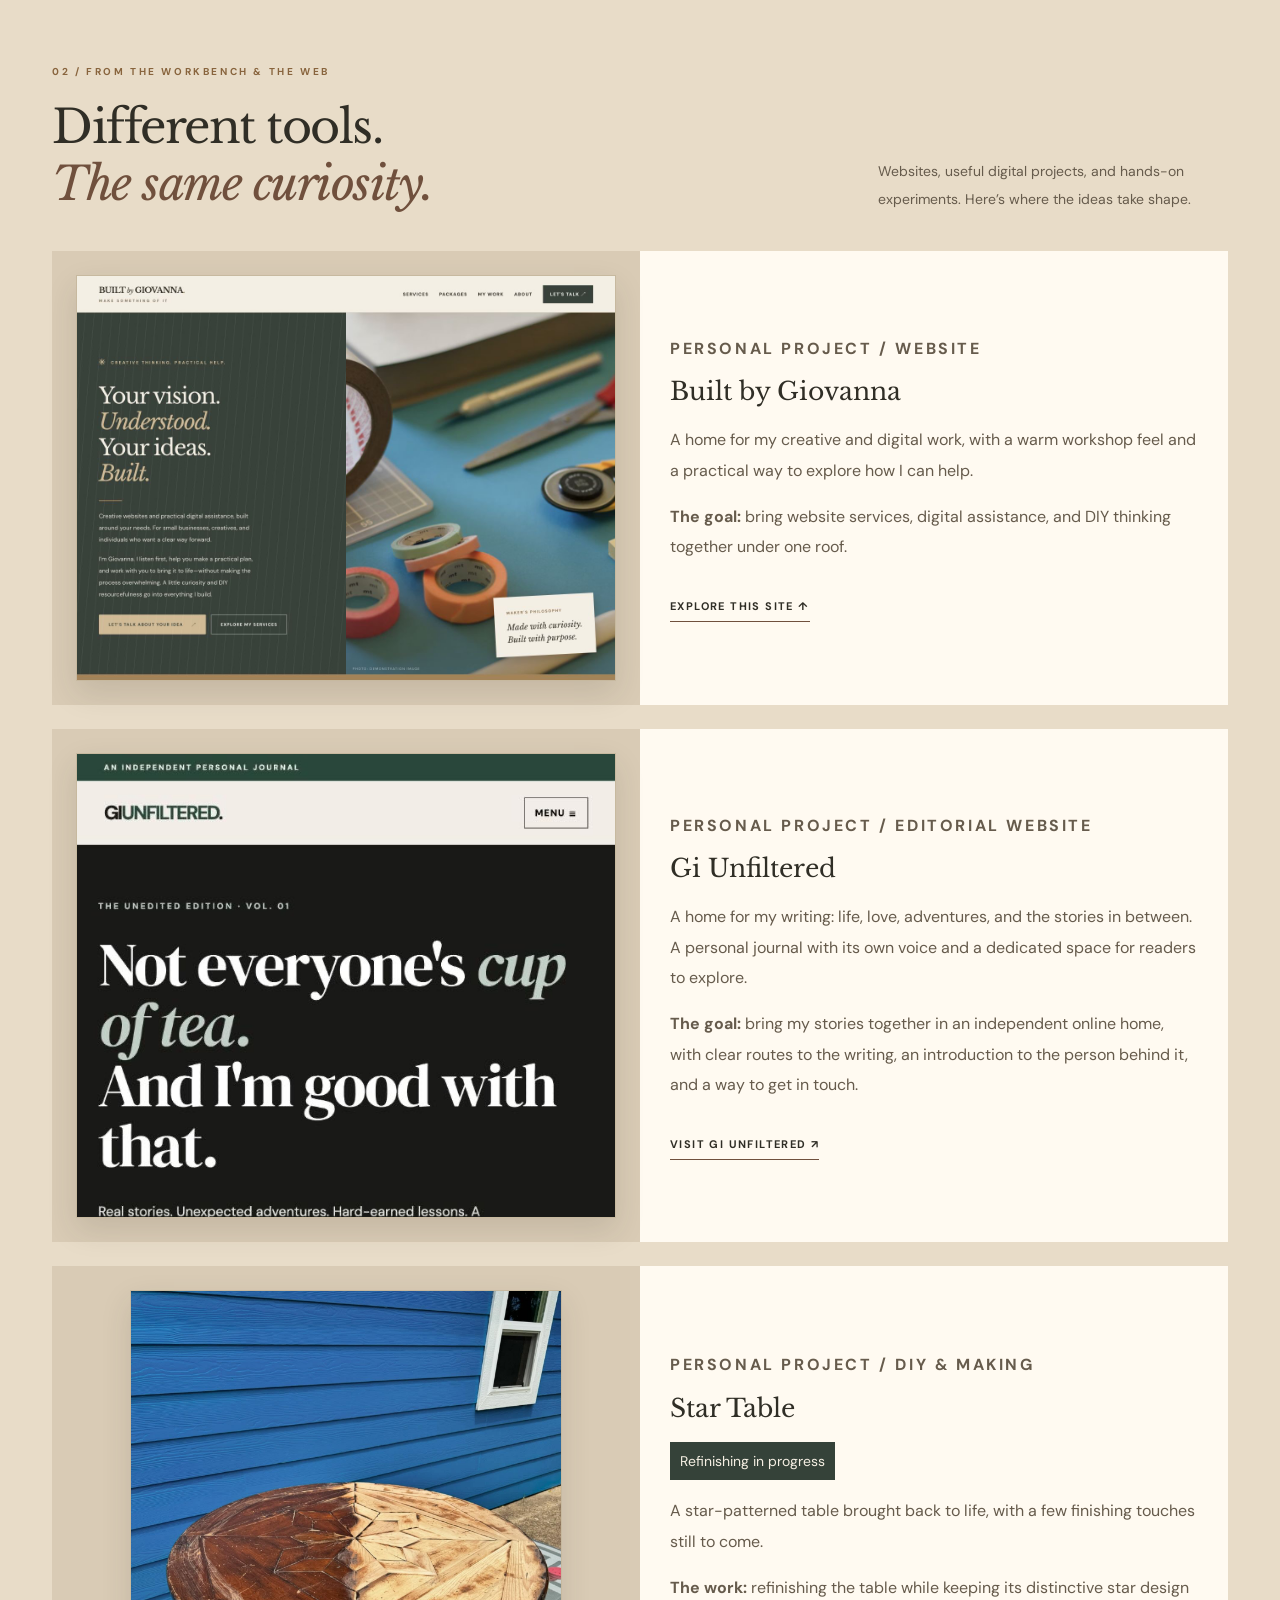
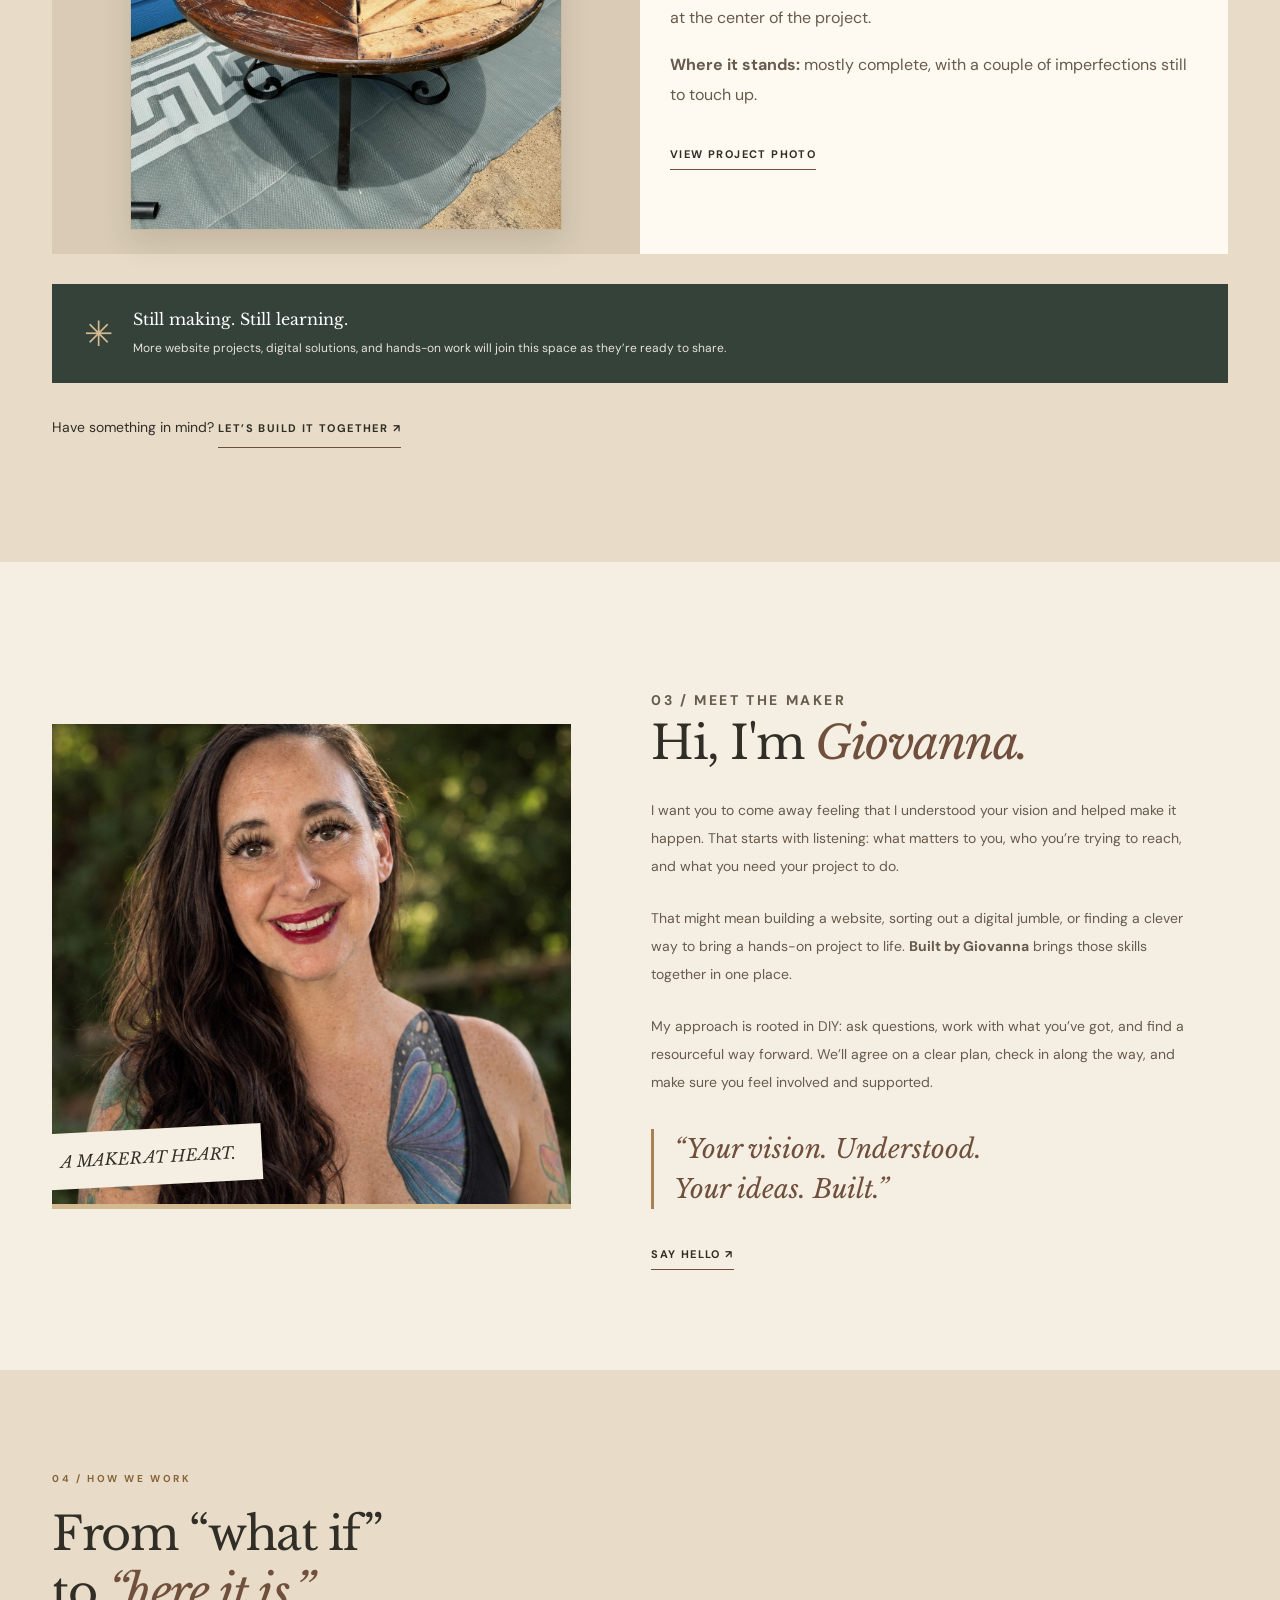
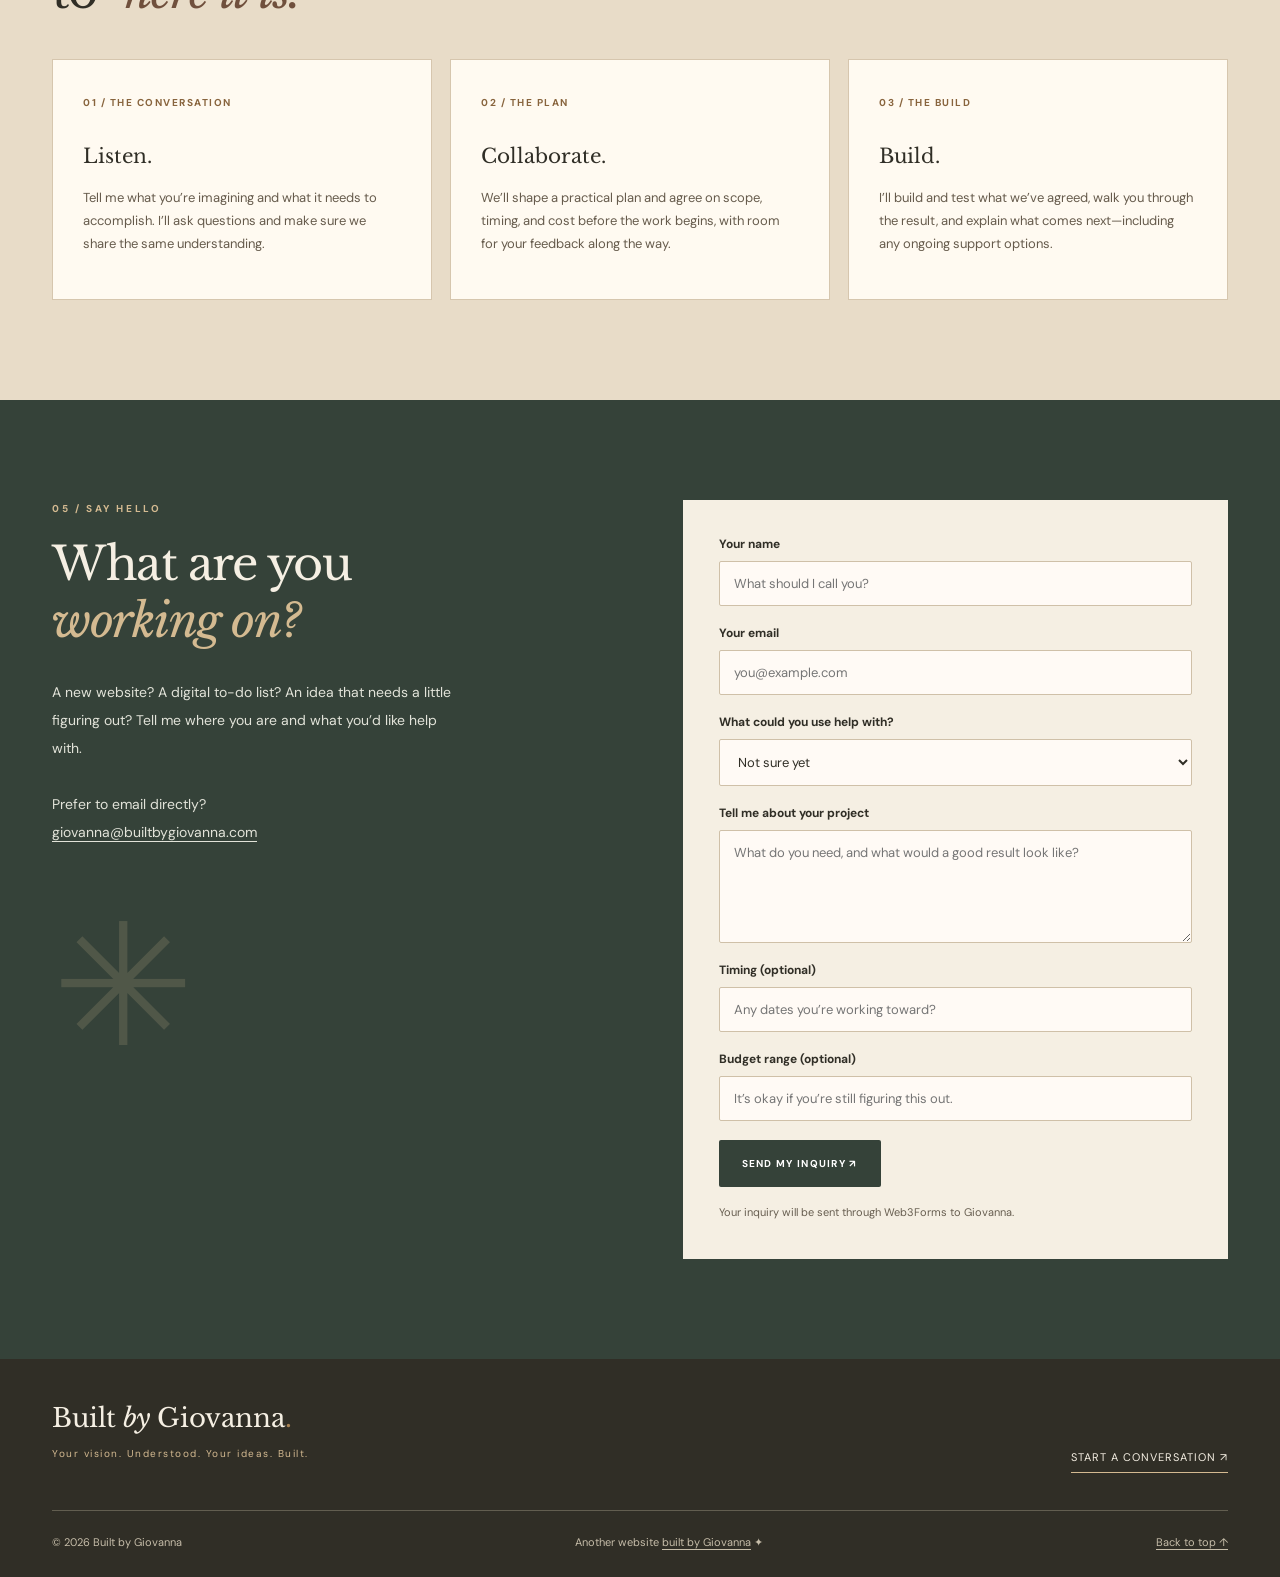
==== commit f0991cb1: "Update website package pricing and add optional three-installment plan" ====
--- a/public/index.html
+++ b/public/index.html
@@ -12,7 +12,7 @@
   <link rel="icon" type="image/svg+xml" href="assets/favicon.svg">
   <link rel="stylesheet" href="styles.css">
   <style>
-    .packages h2 em{color:var(--brown)}.package-grid{display:grid;grid-template-columns:repeat(3,minmax(0,1fr));gap:20px}.package-card{background:var(--ivory);border:1px solid var(--line);padding:28px;display:flex;flex-direction:column}.package-card h3{font-size:25px;font-weight:400;line-height:1.4;margin:0}.package-card .package-price{font-family:'Libre Baskerville',Georgia,serif;color:var(--green);font-size:27px;line-height:1.5;margin:20px 0 10px}.package-price span{font:13px 'DM Sans',Arial,sans-serif}.package-card>p:not(.eyebrow):not(.package-price),.package-card ul,.package-details p{font-size:14px;line-height:1.9;color:var(--muted)}.package-card ul{padding-left:18px;margin:8px 0 28px}.package-card .btn{margin-top:auto;gap:8px;line-height:1.7}.package-details{margin-top:35px;max-width:900px}.package-details h3{font-size:23px;font-weight:400}.package-details p{margin:18px 0}@media(max-width:900px){.package-grid{grid-template-columns:1fr}.package-card{padding:26px}}
+    .packages h2 em{color:var(--brown)}.package-grid{display:grid;grid-template-columns:repeat(3,minmax(0,1fr));gap:20px}.package-card{background:var(--ivory);border:1px solid var(--line);padding:28px;display:flex;flex-direction:column}.package-card h3{font-size:25px;font-weight:400;line-height:1.4;margin:0}.package-card .package-price{font-family:'Libre Baskerville',Georgia,serif;color:var(--green);font-size:clamp(20px,2.1vw,27px);white-space:nowrap;line-height:1.5;margin:20px 0 10px}.package-price span{font:14px 'DM Sans',Arial,sans-serif}.package-card>p:not(.eyebrow):not(.package-price),.package-card ul,.package-details p{font-size:16px;line-height:1.9;color:var(--muted)}.package-card ul{padding-left:18px;margin:8px 0 28px}.package-card .btn{margin-top:auto;gap:8px;line-height:1.7}.package-details{margin-top:35px;max-width:900px}.package-details h3{font-size:23px;font-weight:400}.package-details p{margin:18px 0}.payment-plan{margin-top:35px;padding:32px;background:var(--ivory);border:1px solid var(--line)}.payment-plan h3{font-size:25px;font-weight:400;margin:0 0 16px}.payment-plan p,.payment-plan li{font-size:16px;line-height:1.9;color:var(--muted)}.payment-plan ol{display:grid;grid-template-columns:repeat(3,minmax(0,1fr));gap:24px;list-style:none;padding:0;margin:24px 0}.payment-plan li strong{display:block;color:var(--green)}@media(max-width:900px){.payment-plan ol{grid-template-columns:1fr;gap:16px}.payment-plan{padding:26px}}@media(max-width:900px){.package-grid{grid-template-columns:1fr}.package-card{padding:26px}}
     .portfolio-shot{display:flex;align-items:center;justify-content:center;padding:24px;background:#d9cbb5;min-width:0}.portfolio-shot img{display:block;width:100%;height:auto;border:1px solid #c7b99f;box-shadow:0 12px 28px #302e2620}.portfolio-feature .project-copy{align-self:center}.portfolio-feature .project-copy>p{font-size:16px}@media(max-width:760px){.portfolio-shot{padding:18px}}
     .about-art img{object-position:center 25%}
     .table-shot img{max-height:540px;width:auto;max-width:100%;object-fit:contain}.portfolio-feature .project-copy>.project-progress{display:inline-block;margin:16px 0 0;padding:6px 10px;background:var(--green);color:var(--cream);font-size:14px}
@@ -20,9 +20,9 @@
   <script src="script.js" defer></script>
   <title>Built by Giovanna | Websites, Digital Help & Creative Projects</title>
 </head>
-<body>
+<body id="top">
   <a class="skip" href="#main">Skip to content</a>
-  <header class="site-header" id="top">
+  <header class="site-header">
     <div class="header-inner container">
       <a class="brand" href="#home" aria-label="Built by Giovanna, home">
         <span class="brand-name">BUILT <em>by</em> GIOVANNA<span class="dot">.</span></span>
@@ -54,13 +54,17 @@
     <section id="services" class="services section-pad" aria-labelledby="services-heading"><div class="container"><div class="services-top"><p class="eyebrow eyebrow-light">01 / A FEW WAYS I CAN HELP</p><h2 id="services-heading">Good ideas deserve<br><em>a useful next step.</em></h2><p>Maybe you need a website, a hand with the digital details, or someone to help untangle an idea. I’ll take time to understand what you want to accomplish, explain the options clearly, and help you choose a practical next step.</p></div><div class="service-grid"><article class="service-card"><span>01</span><h3>Website design &amp; builds</h3><p>A welcoming home on the web, built around what you do. From a first website to a refresh of something you’ve outgrown, let’s turn scattered ideas into clear pages.</p><ul><li>Business websites, portfolios &amp; landing pages</li><li>Page planning, layout &amp; content organization</li><li>Existing site updates &amp; refreshes</li></ul><a class="text-link" href="#contact" data-topic="Website design &amp; builds">Let’s talk websites ↗</a></article><article class="service-card"><span>02</span><h3>Digital assistance</h3><p>An extra pair of hands for the online tasks that keep piling up. Bring order to the details and make more room for the work you want to do.</p><ul><li>Website content updates</li><li>Digital file &amp; project organization</li><li>Document formatting &amp; everyday digital tools</li></ul><a class="text-link" href="#contact" data-topic="Digital assistance">Get a hand with the details ↗</a></article><article class="service-card"><span>03</span><h3>Creative &amp; DIY support</h3><p>A fresh set of eyes and a resourceful approach. Bring the rough sketch, the half-formed idea, or the project that’s got you stuck.</p><ul><li>Creative brainstorming &amp; concept feedback</li><li>DIY project planning &amp; practical next steps</li><li>Layout, styling &amp; repurposing ideas</li></ul><a class="text-link" href="#contact" data-topic="Creative &amp; DIY support">Work through an idea ↗</a></article></div><div class="service-action"><p><strong>A little of everything?</strong><br>Tell me what you’re working on. We’ll figure out where I can be useful.</p><a href="#contact" class="btn btn-gold">Let's talk ↗</a></div></div></section>
     <section id="packages" class="packages section-pad section-warm" aria-labelledby="packages-heading">
       <div class="container">
-        <div class="section-header"><p class="eyebrow">WEBSITE PACKAGES &amp; SUPPORT</p><h2 id="packages-heading">A clear place<br>to <em>start.</em></h2><p>Choose a starting point that fits your idea. We’ll agree on the pages, features, timing, and a fixed project quote before work begins. Prices are in USD.</p></div>
+        <div class="section-header"><p class="eyebrow">WEBSITE PACKAGES &amp; SUPPORT</p><h2 id="packages-heading">A clear place<br>to <em>start.</em></h2><p>Choose a starting point that fits your idea. These project price ranges are a guide; final pricing depends on scope. We’ll agree on the pages, features, timing, and a fixed project quote before work begins. All prices are in USD.</p></div>
         <div class="package-grid">
-          <article class="package-card"><p class="eyebrow">A FOCUSED ONLINE HOME</p><h3>One-Page Website</h3><p class="package-price">From $1,750</p><p>A single page with clear sections to introduce what you do and help visitors take the next step.</p><ul><li>One page with an agreed layout and features</li><li>Two rounds of revisions</li><li>Final polish on your supplied text and photos</li><li>Testing and a handoff walkthrough</li><li>30 days of post-launch issue fixes</li></ul><a class="btn btn-green" href="#contact" data-topic="Website design &amp; builds">Discuss a one-page site ↗</a></article>
-          <article class="package-card"><p class="eyebrow">ROOM TO TELL YOUR STORY</p><h3>Business Website</h3><p class="package-price">From $2,500</p><p>Up to five pages for a business that needs more space to explain its services, share its work, and connect with customers.</p><ul><li>Up to five pages with an agreed layout and features</li><li>Two rounds of revisions</li><li>Final polish on your supplied text and photos</li><li>Testing and a handoff walkthrough</li><li>30 days of post-launch issue fixes</li></ul><a class="btn btn-green" href="#contact" data-topic="Website design &amp; builds">Discuss a business site ↗</a></article>
-          <article class="package-card"><p class="eyebrow">OPTIONAL AFTER LAUNCH</p><h3>Monthly Website Support</h3><p class="package-price">$100<span> / month</span></p><p>A little ongoing help after your included 30-day post-launch fix period.</p><ul><li>Two hours per month</li><li>Content updates and small edits</li><li>Troubleshooting</li><li>Unused hours expire each month</li><li>Extra work requires your approval before it begins</li></ul><a class="btn btn-green" href="#contact" data-topic="Digital assistance">Ask about support ↗</a></article>
+          <article class="package-card"><p class="eyebrow">A FOCUSED ONLINE HOME</p><h3>One-Page Website</h3><p class="package-price">$1,050–$1,650</p><p>A single page with clear sections to introduce what you do and help visitors take the next step.</p><ul><li>One page with an agreed layout and features</li><li>Two rounds of revisions</li><li>Final polish on your supplied text and photos</li><li>Testing and a handoff walkthrough</li><li>30 days of post-launch issue fixes</li></ul><a class="btn btn-green" href="#contact" data-topic="Website design &amp; builds">Discuss a one-page site</a></article>
+          <article class="package-card"><p class="eyebrow">ROOM TO TELL YOUR STORY</p><h3>Small Business Website</h3><p class="package-price">$1,500–$2,250</p><p>Three to five pages for a business that needs more space to explain its services, share its work, and connect with customers.</p><ul><li>3–5 pages with an agreed layout and features</li><li>Two rounds of revisions</li><li>Final polish on your supplied text and photos</li><li>Testing and a handoff walkthrough</li><li>30 days of post-launch issue fixes</li></ul><a class="btn btn-green" href="#contact" data-topic="Website design &amp; builds">Discuss a business site</a></article>
+          <article class="package-card"><p class="eyebrow">SPACE TO GROW</p><h3>Standard Business Website</h3><p class="package-price">$1,800–$3,000</p><p>Five to eight pages to give your services, story, and work room to shine.</p><ul><li>5–8 pages with an agreed layout and features</li><li>Two rounds of revisions</li><li>Final polish on your supplied text and photos</li><li>Testing and a handoff walkthrough</li><li>30 days of post-launch issue fixes</li></ul><a class="btn btn-green" href="#contact" data-topic="Website design &amp; builds">Let’s discuss your project</a></article>
+          <article class="package-card"><p class="eyebrow">A BIGGER PICTURE</p><h3>Larger Business Website</h3><p class="package-price">$2,700–$4,200</p><p>Nine to twelve pages for a broader offering, with a clear path through the details.</p><ul><li>9–12 pages with an agreed layout and features</li><li>Two rounds of revisions</li><li>Final polish on your supplied text and photos</li><li>Testing and a handoff walkthrough</li><li>30 days of post-launch issue fixes</li></ul><a class="btn btn-green" href="#contact" data-topic="Website design &amp; builds">Let’s discuss your project</a></article>
+          <article class="package-card"><p class="eyebrow">BUILT AROUND YOUR IDEA</p><h3>Advanced Custom Website</h3><p class="package-price">$3,600–$6,000+</p><p>For projects with more complex needs or custom features. We’ll work through the possibilities and quote the agreed scope.</p><ul><li>Custom page count and features agreed in your quote</li><li>Two rounds of revisions</li><li>Final polish on your supplied text and photos</li><li>Testing and a handoff walkthrough</li><li>30 days of post-launch issue fixes</li></ul><a class="btn btn-green" href="#contact" data-topic="Website design &amp; builds">Let’s discuss your project</a></article>
+          <article class="package-card"><p class="eyebrow">OPTIONAL AFTER LAUNCH</p><h3>Monthly Website Support</h3><p class="package-price">$100<span> / month</span></p><p>A little ongoing help after your included 30-day post-launch fix period.</p><ul><li>Two hours per month</li><li>Content updates and small edits</li><li>Troubleshooting</li><li>Unused hours expire each month</li><li>Extra work requires your approval before it begins</li></ul><a class="btn btn-green" href="#contact" data-topic="Digital assistance">Ask about support</a></article>
         </div>
-        <div class="package-details"><h3>A few useful details</h3><p><strong>You bring the content.</strong> You supply the text and photos. I add final touches: light proofreading, formatting, and small wording adjustments. Writing from scratch and creating photos are outside the included scope.</p><p><strong>Two rounds of feedback.</strong> Each revision round is one consolidated feedback list on the agreed design and content. New pages or features need a separate quote.</p><p><strong>30 days of fixes.</strong> For 30 days from launch, I’ll fix issues with the delivered site. New features and content updates fall outside this included fix period.</p><p><strong>A quote built around your needs.</strong> Starting prices are a guide; your fixed quote depends on the agreed scope. Booking systems, calendar integrations, online payments, and ongoing updates are quoted separately. Domain, hosting, and third-party subscription costs are separate from the website build.</p></div>
+        <div class="payment-plan" aria-labelledby="payment-plan-heading"><p class="eyebrow">A LITTLE FLEXIBILITY</p><h3 id="payment-plan-heading">One project. Three payments.</h3><p>An optional three-installment payment plan lets you spread your agreed website project price across the build.</p><ol><li><strong>⅓ deposit to book</strong>Reserve your project and get started.</li><li><strong>⅓ after design approval</strong>Once you’ve approved the design, we move into the next stage.</li><li><strong>⅓ before launch</strong>Complete your final payment before your website goes live.</li></ol><p>Your client agreement specifies the payment milestones, amounts, and due dates before work begins. Ask about the three-payment option when we plan your project.</p></div>
+        <div class="package-details"><h3>A few useful details</h3><p><strong>You bring the content.</strong> You supply the text and photos. I add final touches: light proofreading, formatting, and small wording adjustments. Writing from scratch and creating photos are outside the included scope.</p><p><strong>Two rounds of feedback.</strong> Each revision round is one consolidated feedback list on the agreed design and content. New pages or features need a separate quote.</p><p><strong>30 days of fixes.</strong> For 30 days from launch, I’ll fix issues with the delivered site. New features and content updates fall outside this included fix period.</p><p><strong>A quote built around your needs.</strong> Package ranges are a guide; final pricing depends on your pages, design, content, features, and integrations. Advanced projects may exceed $6,000. Booking systems, calendar integrations, and online payments are included only when specified in your quote; otherwise they are quoted separately. Ongoing updates are separate from the build. Domain, hosting, and third-party subscription costs are separate from the website build.</p></div>
       </div>
     </section>
     <section id="work" class="workshop section-pad section-warm" aria-labelledby="work-heading"><div class="container"><div class="split-heading"><div><p class="eyebrow">02 / FROM THE WORKBENCH &amp; THE WEB</p><h2 id="work-heading">Different tools.<br><em>The same curiosity.</em></h2></div><p>Websites, useful digital projects, and hands-on experiments. Here’s where the ideas take shape.</p></div><article class="portfolio-feature"><a class="portfolio-shot" href="#home" aria-label="Explore Built by Giovanna"><img src="assets/built-homepage.jpg" alt="Built by Giovanna homepage with its forest-green workshop styling and Your vision. Understood. Your ideas. Built. headline." width="1280" height="960" loading="lazy" decoding="async"></a><div class="project-copy"><p class="eyebrow">PERSONAL PROJECT / WEBSITE</p><h3>Built by Giovanna</h3><p>A home for my creative and digital work, with a warm workshop feel and a practical way to explore how I can help.</p><p><strong>The goal:</strong> bring website services, digital assistance, and DIY thinking together under one roof.</p><a class="text-link" href="#home">Explore this site ↑</a></div></article><article class="portfolio-feature gi-project"><a class="portfolio-shot" href="https://giunfiltered.com" aria-label="Visit Gi Unfiltered"><img src="assets/gi-unfiltered-homepage.jpg" alt="Gi Unfiltered homepage with cream and dark editorial styling and the headline Not everyone’s cup of tea. And I’m good with that." width="634" height="546" loading="lazy" decoding="async"></a><div class="project-copy"><p class="eyebrow">PERSONAL PROJECT / EDITORIAL WEBSITE</p><h3>Gi Unfiltered</h3><p>A home for my writing: life, love, adventures, and the stories in between. A personal journal with its own voice and a dedicated space for readers to explore.</p><p><strong>The goal:</strong> bring my stories together in an independent online home, with clear routes to the writing, an introduction to the person behind it, and a way to get in touch.</p><a class="text-link" href="https://giunfiltered.com">Visit Gi Unfiltered ↗</a></div></article><article class="portfolio-feature gi-project"><a class="portfolio-shot table-shot" href="assets/star-table.jpg" aria-label="View the star table refinishing photo"><img src="assets/star-table.jpg" alt="Round wooden table with a star-patterned top, showing dark finish alongside exposed wood during refinishing." width="1440" height="1800" loading="lazy" decoding="async"></a><div class="project-copy"><p class="eyebrow">PERSONAL PROJECT / DIY &amp; MAKING</p><h3>Star Table</h3><p class="project-progress">Refinishing in progress</p><p>A star-patterned table brought back to life, with a few finishing touches still to come.</p><p><strong>The work:</strong> refinishing the table while keeping its distinctive star design at the center of the project.</p><p><strong>Where it stands:</strong> mostly complete, with a couple of imperfections still to touch up.</p><a class="text-link" href="assets/star-table.jpg">View project photo</a></div></article><div id="workshop" class="note-bar"><span aria-hidden="true">✳</span><div><strong>Still making. Still learning.</strong><p>More website projects, digital solutions, and hands-on work will join this space as they’re ready to share.</p></div></div><p class="portfolio-cta">Have something in mind? <a class="text-link" href="#contact">Let’s build it together ↗</a></p></div></section>
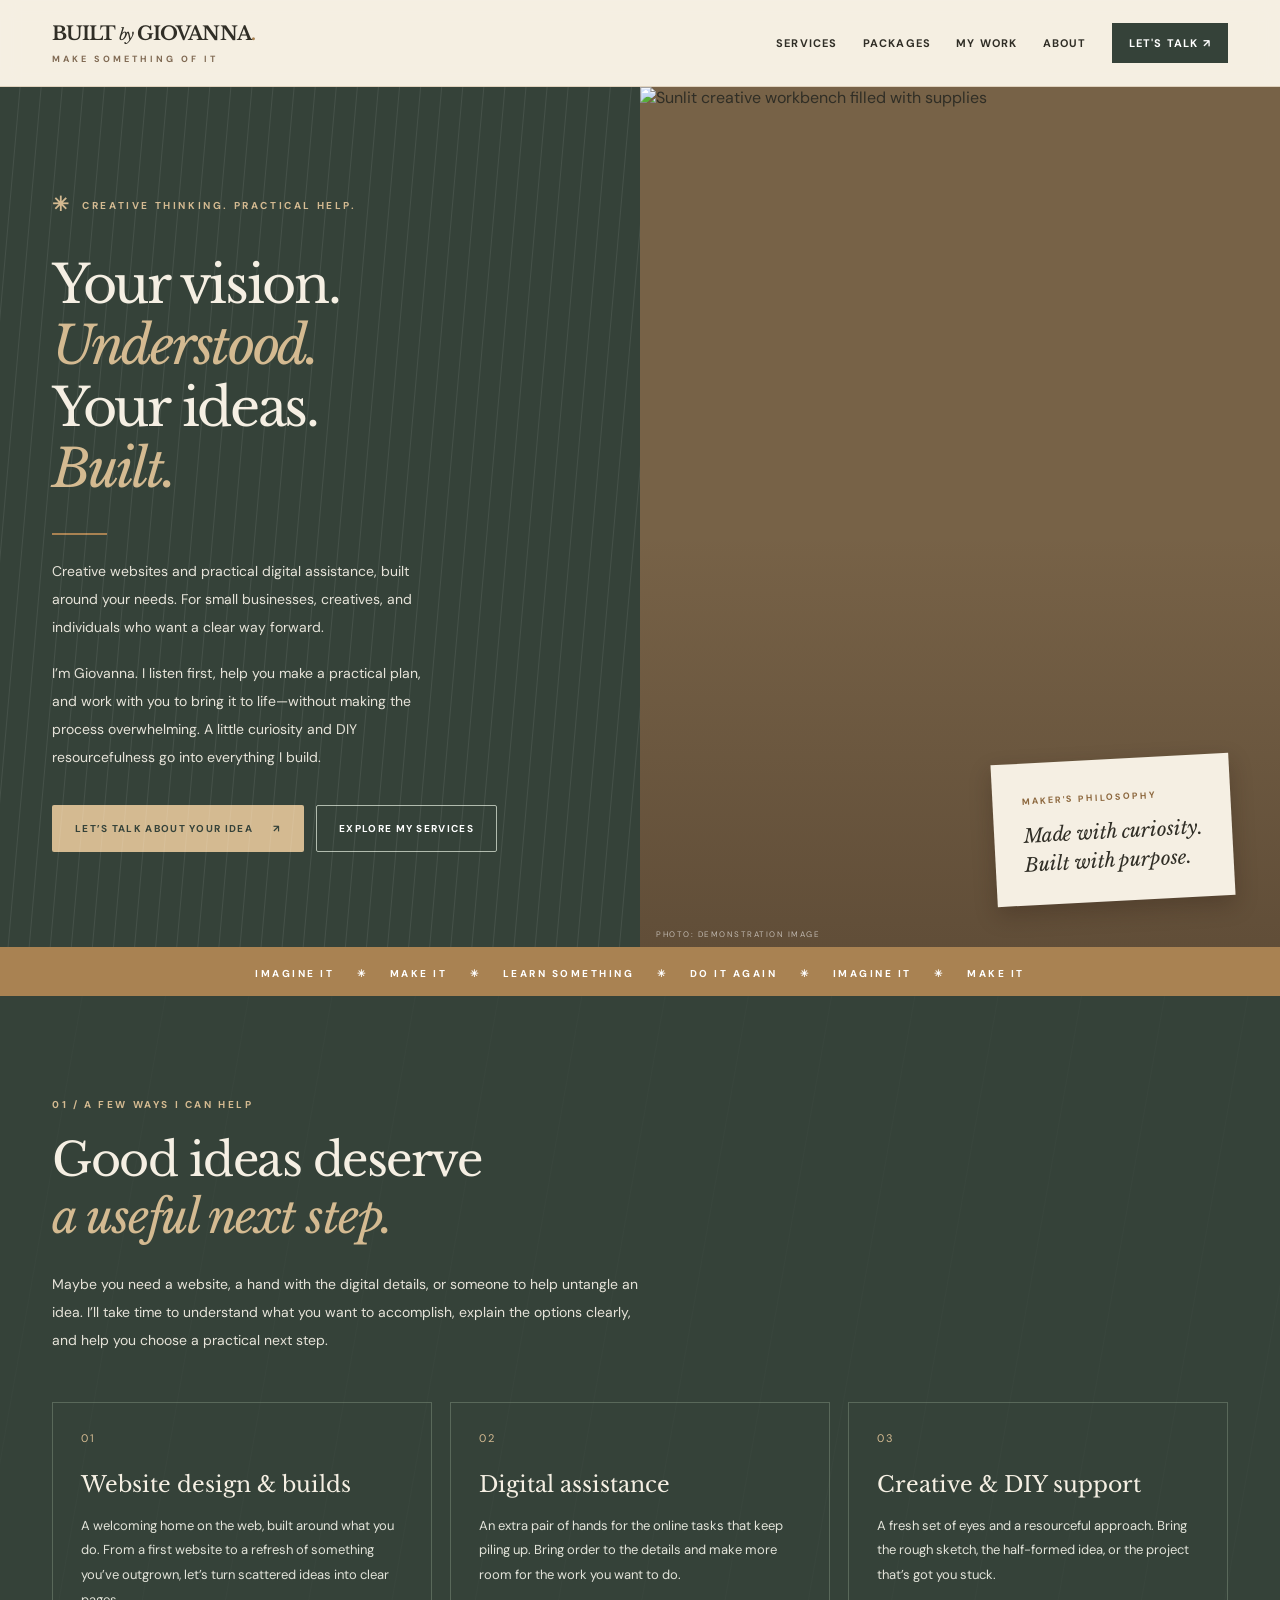
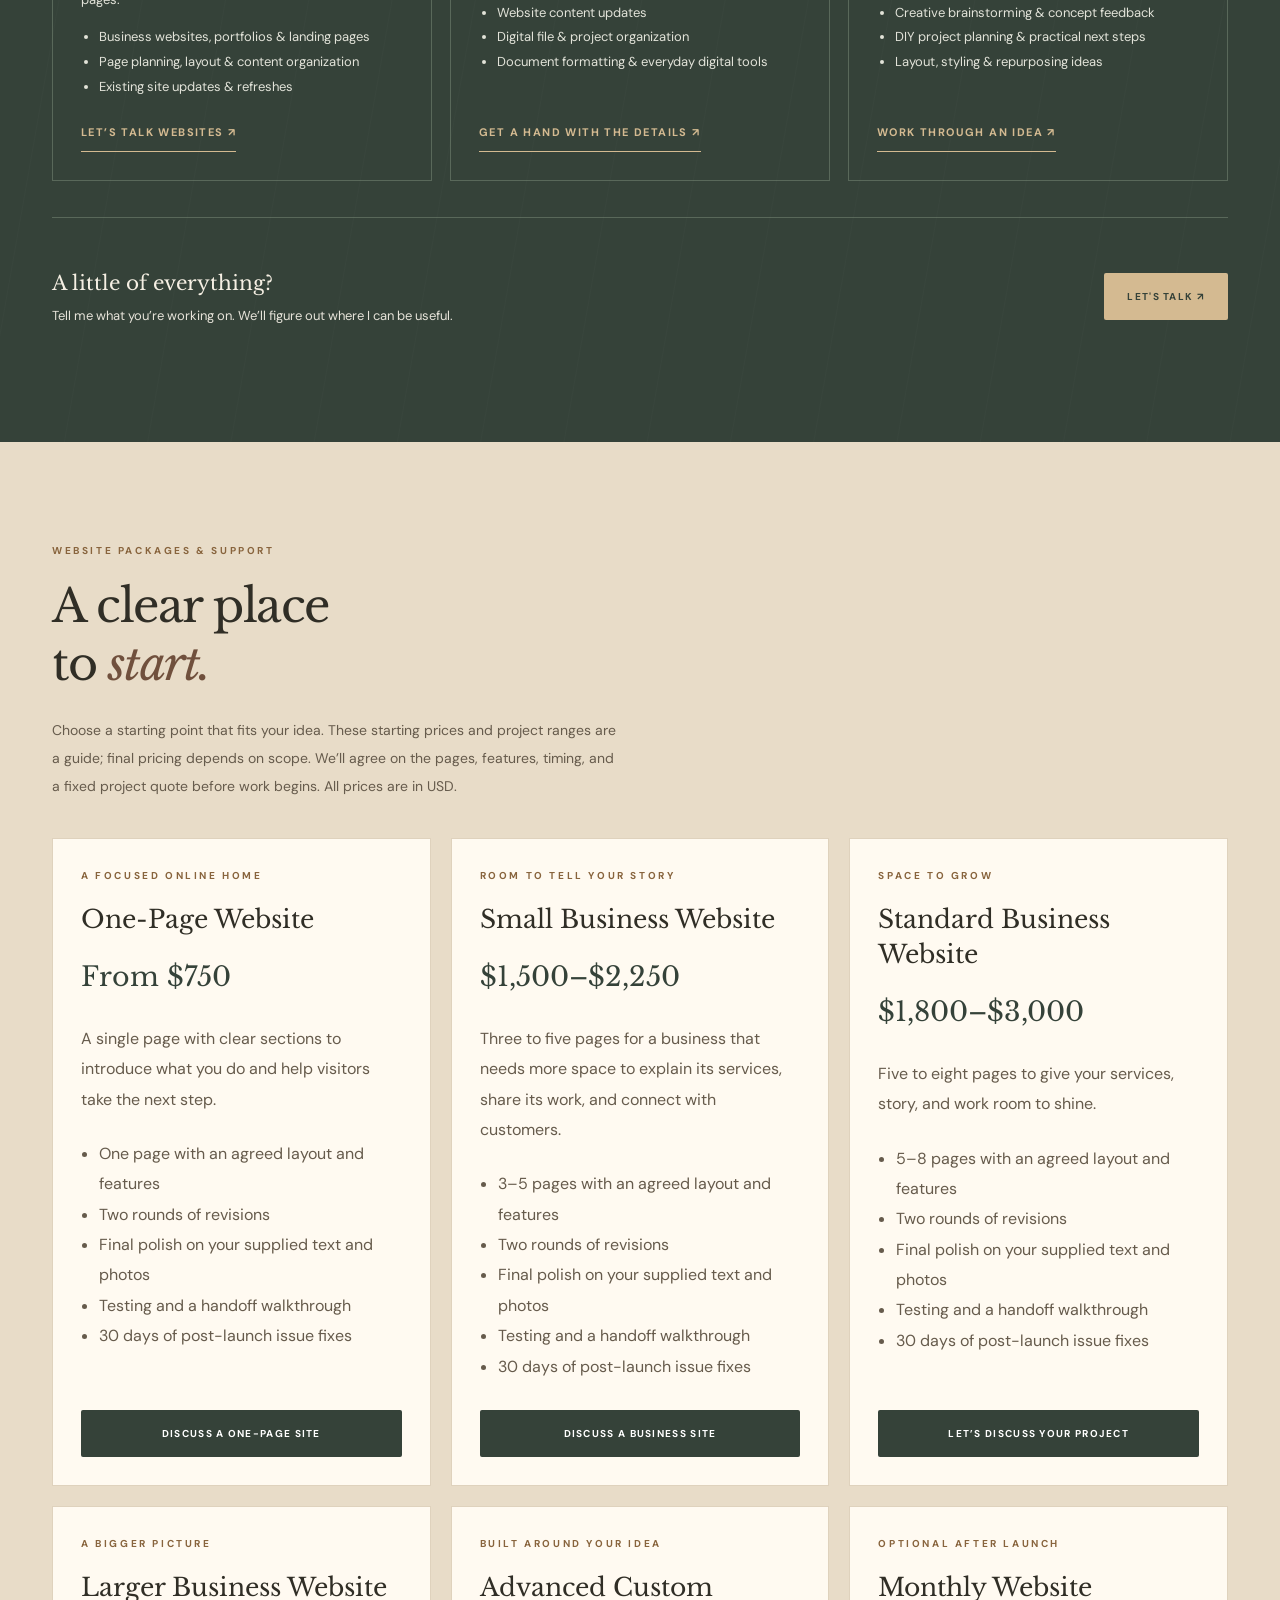
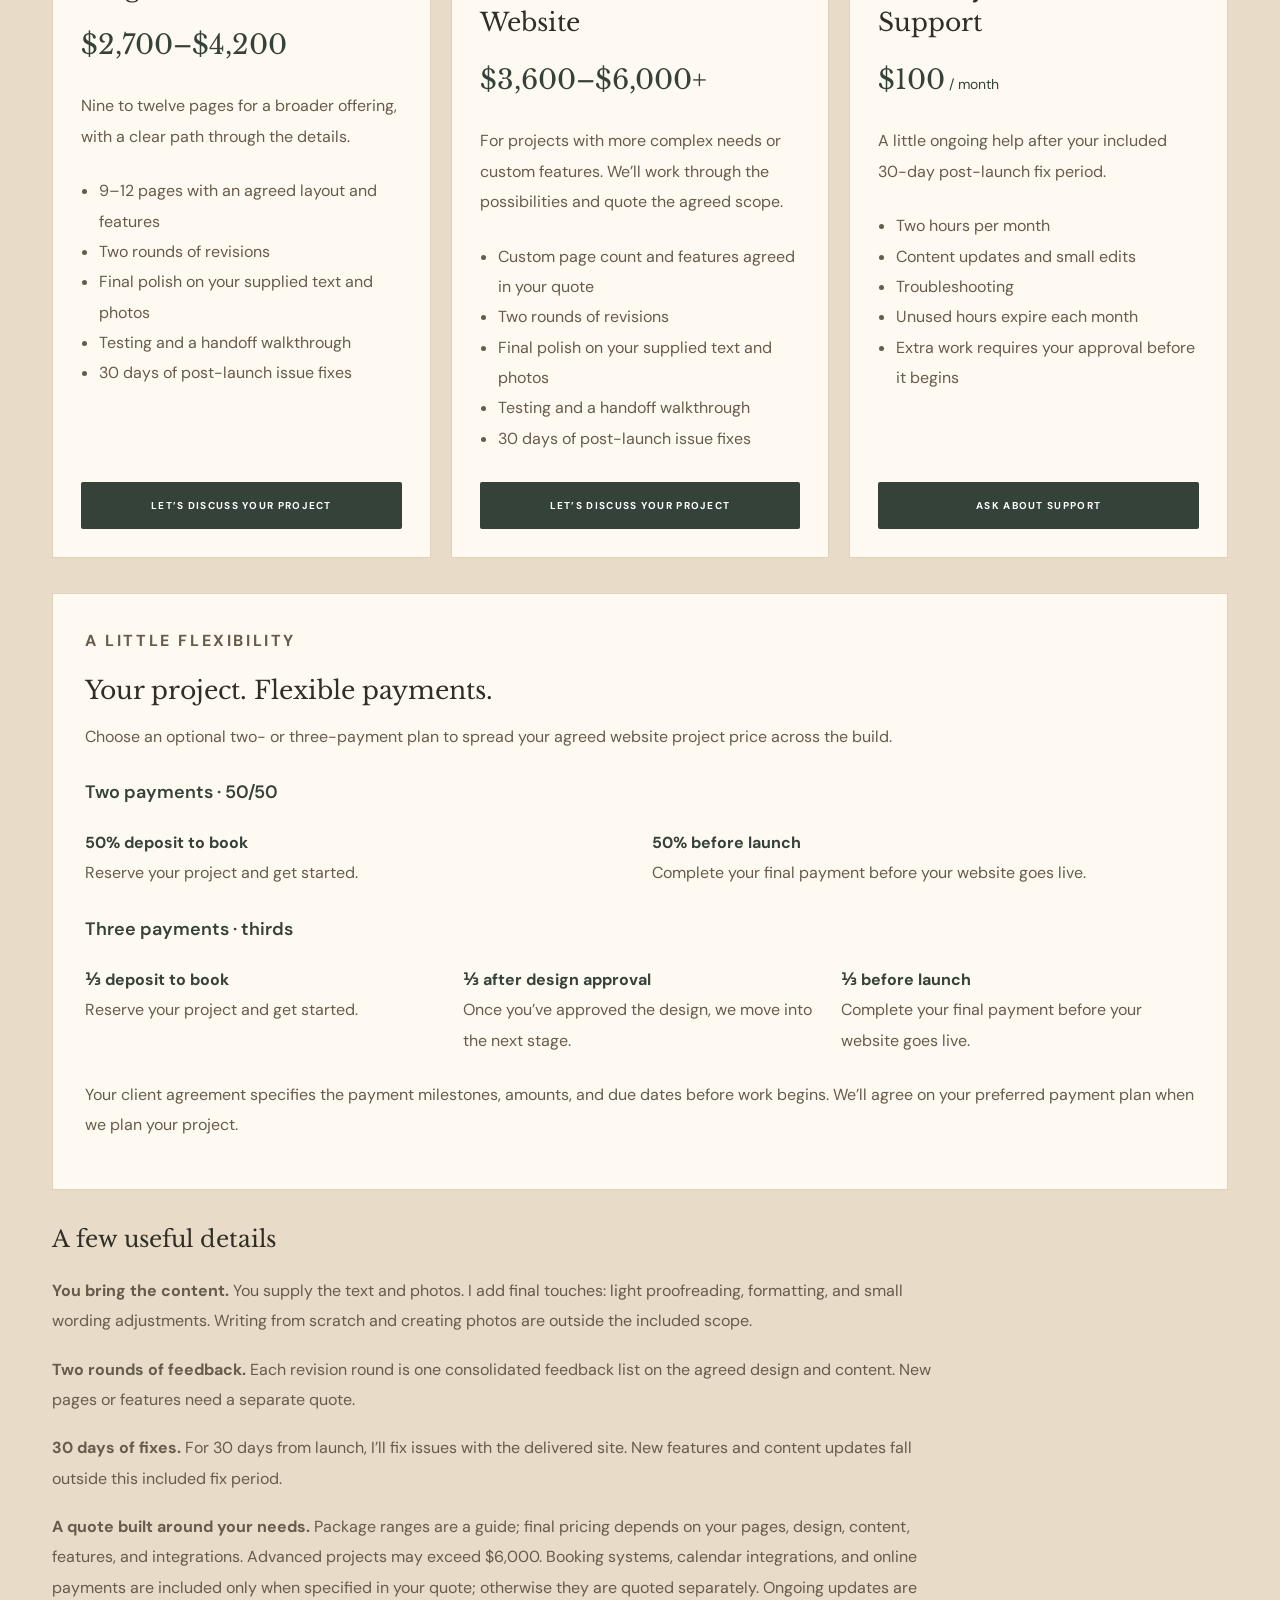
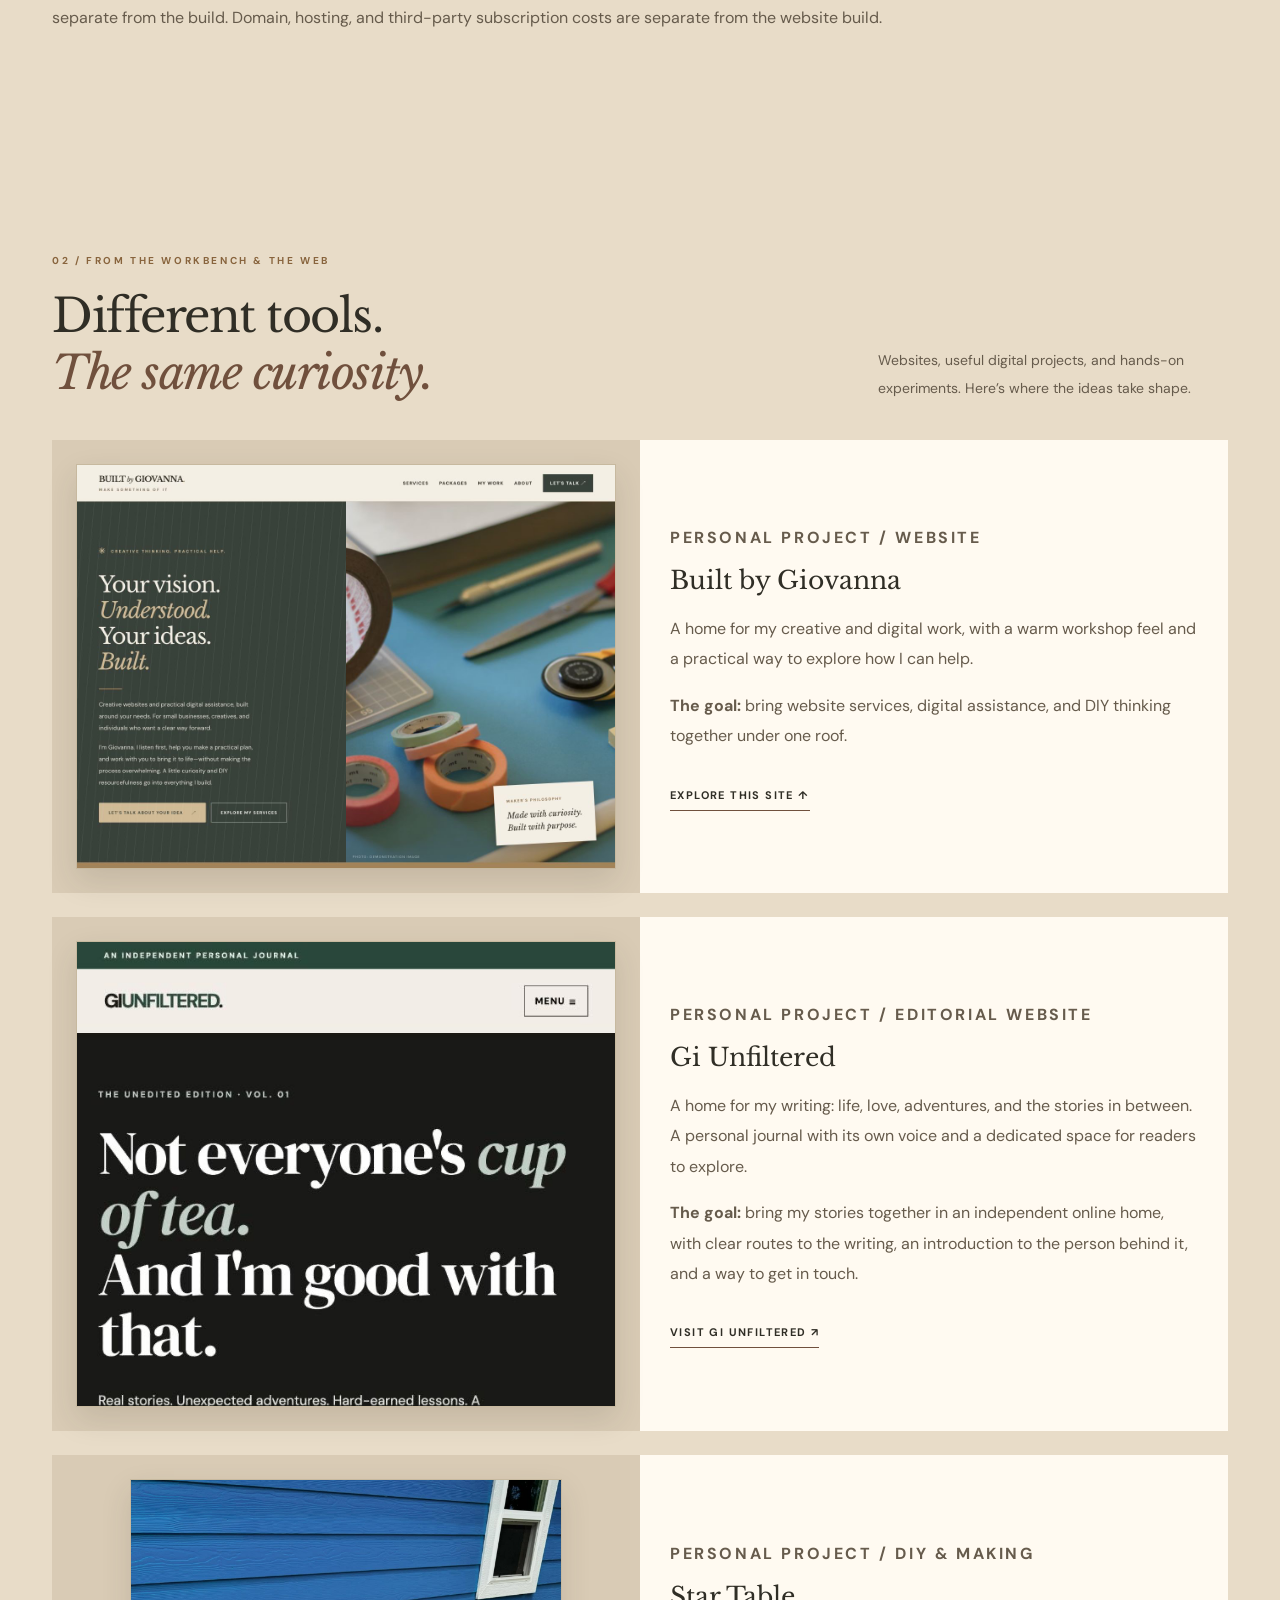
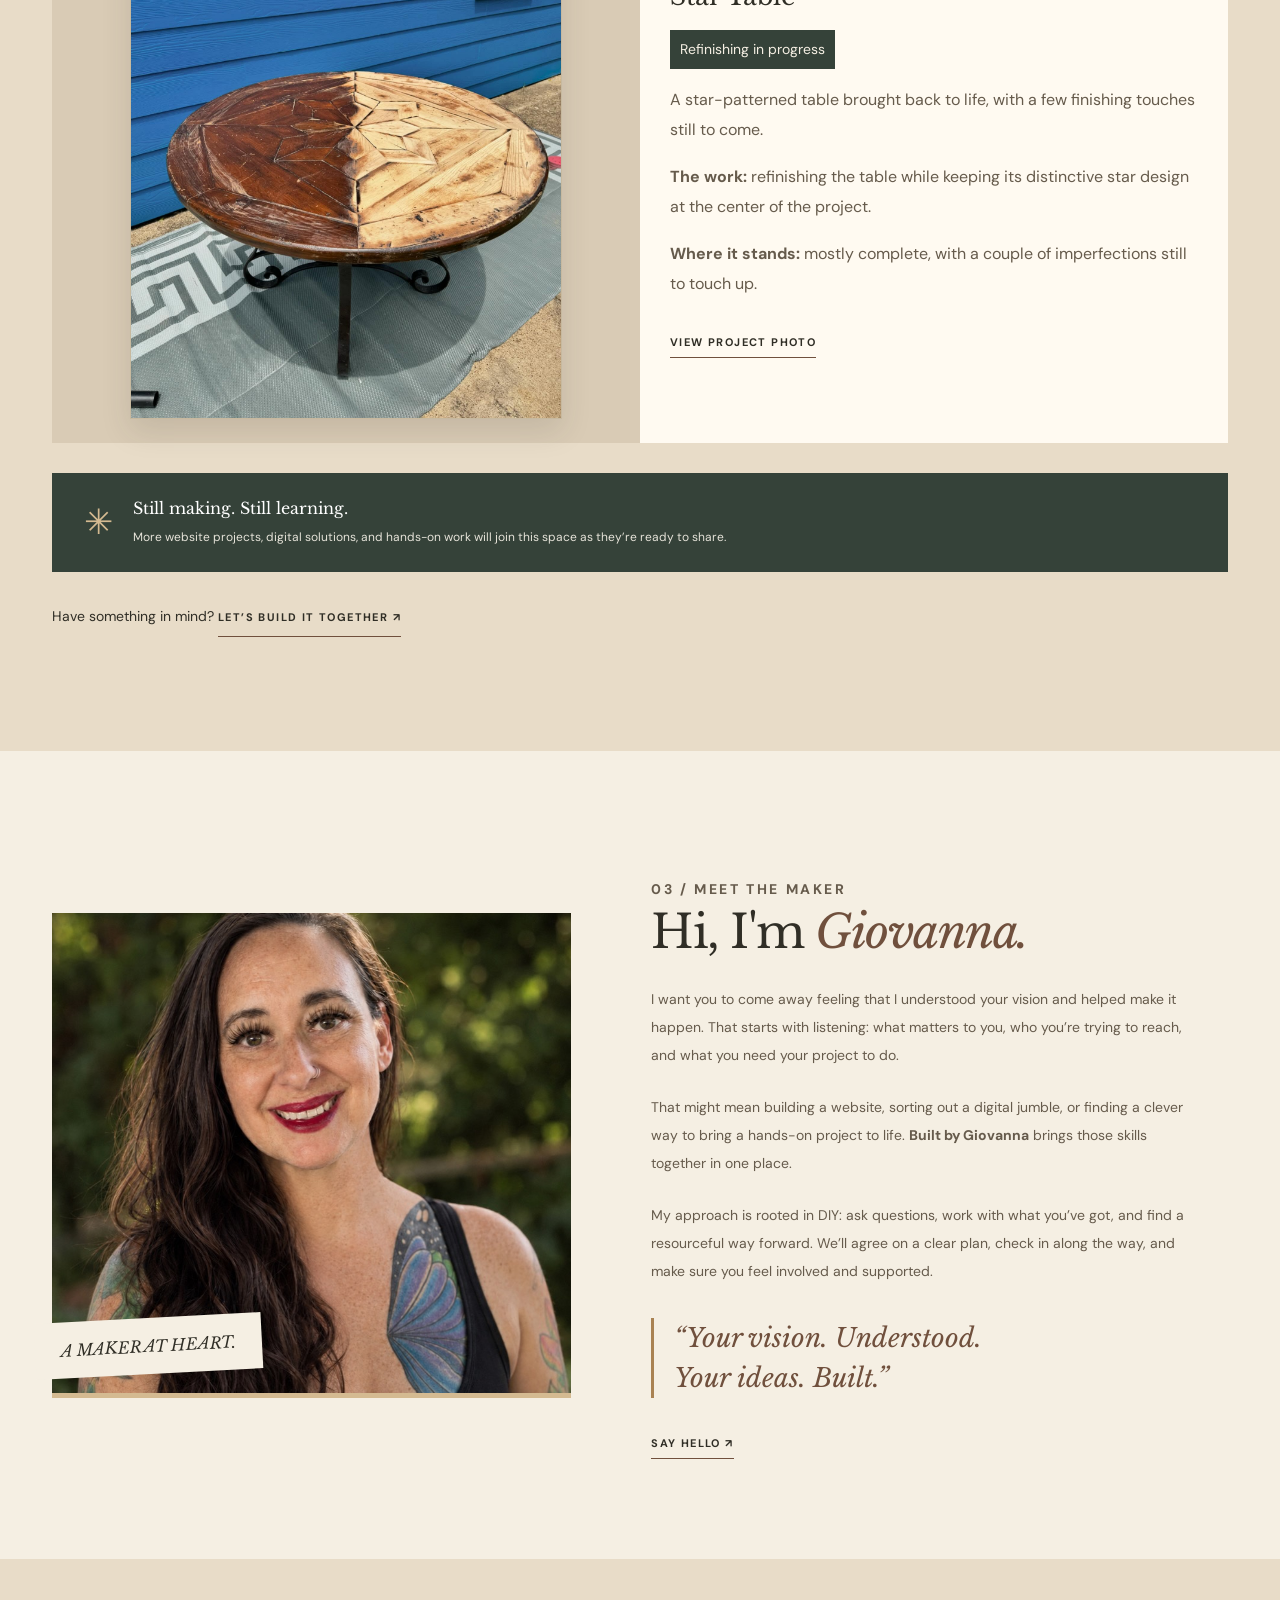
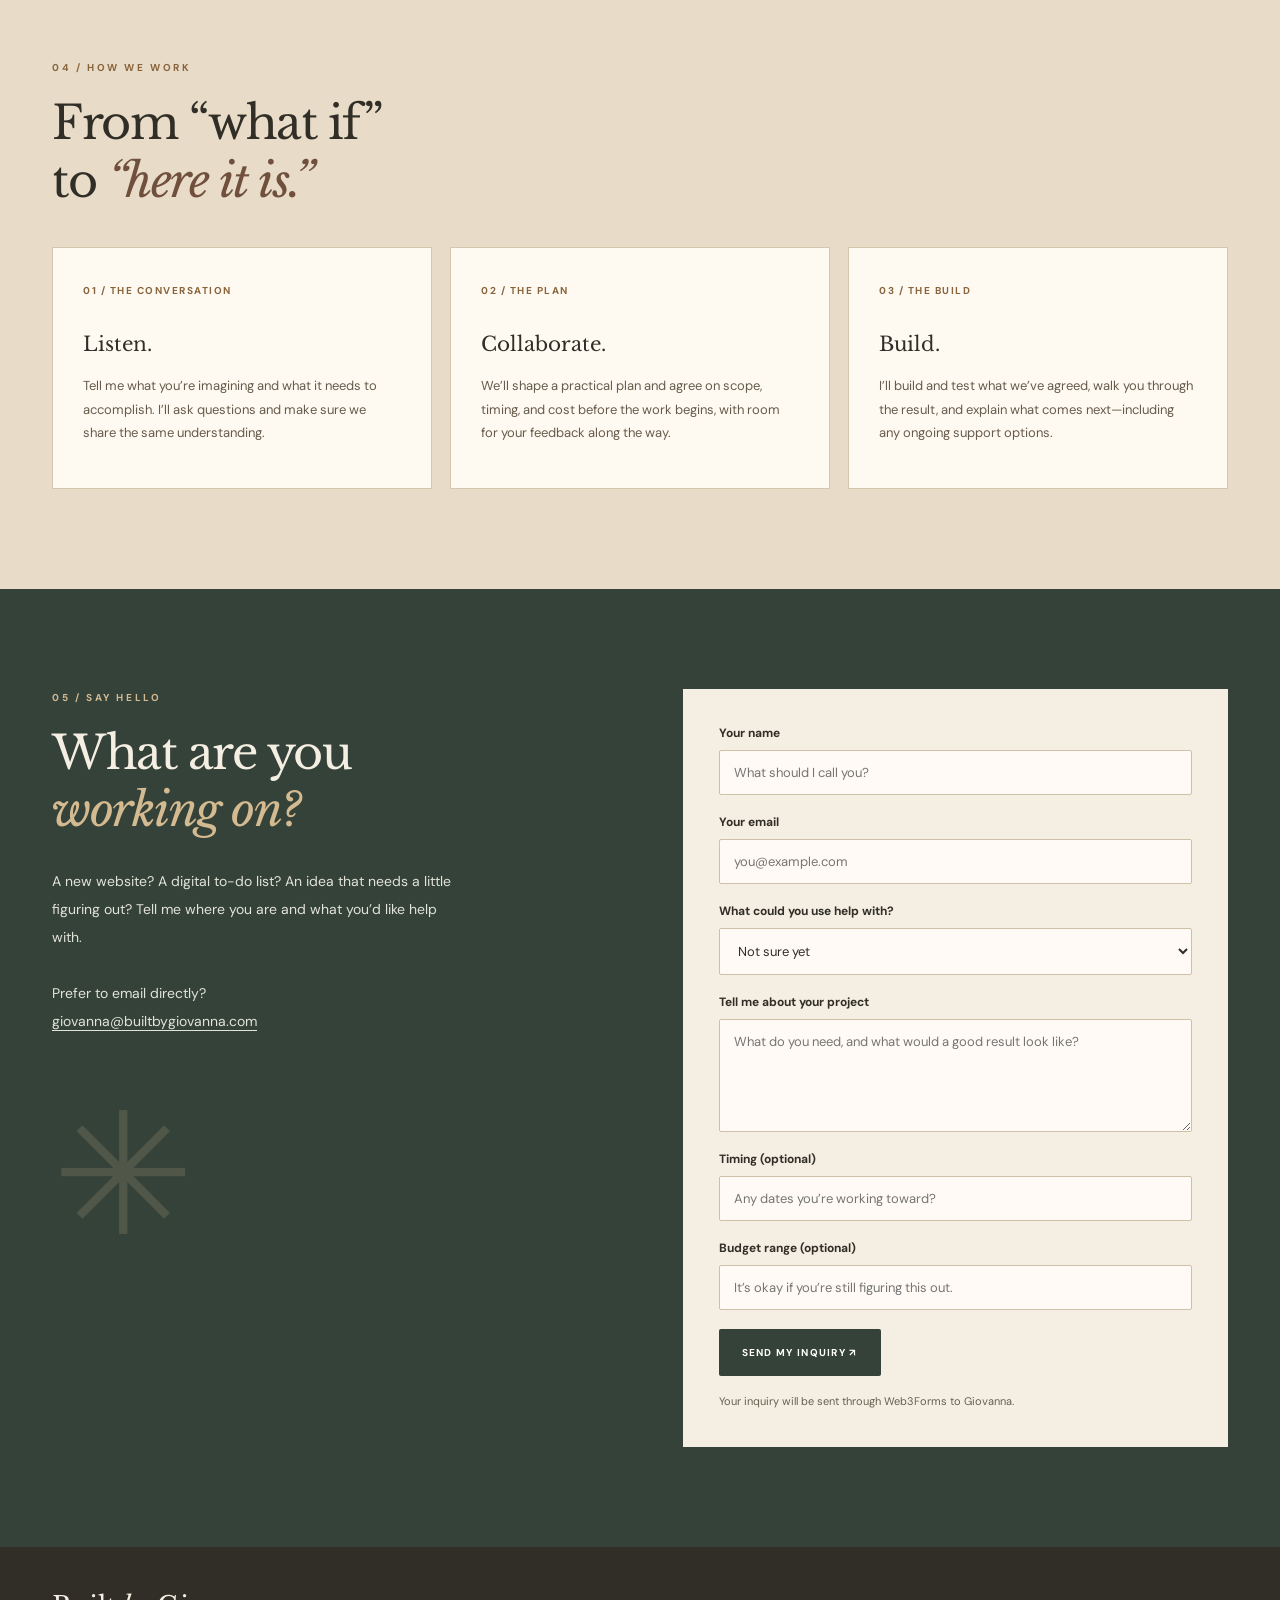
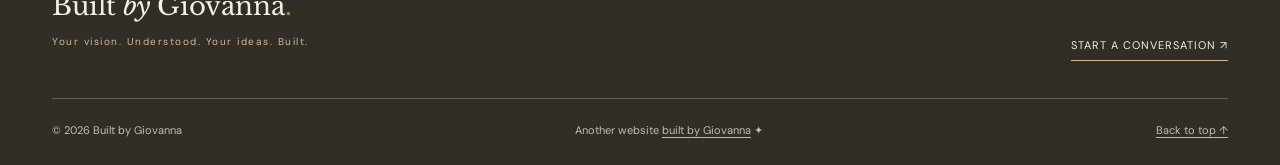
==== commit 31b3f3a9: "Set one-page websites from $750 and add 50/50 payment option" ====
--- a/public/index.html
+++ b/public/index.html
@@ -12,7 +12,7 @@
   <link rel="icon" type="image/svg+xml" href="assets/favicon.svg">
   <link rel="stylesheet" href="styles.css">
   <style>
-    .packages h2 em{color:var(--brown)}.package-grid{display:grid;grid-template-columns:repeat(3,minmax(0,1fr));gap:20px}.package-card{background:var(--ivory);border:1px solid var(--line);padding:28px;display:flex;flex-direction:column}.package-card h3{font-size:25px;font-weight:400;line-height:1.4;margin:0}.package-card .package-price{font-family:'Libre Baskerville',Georgia,serif;color:var(--green);font-size:clamp(20px,2.1vw,27px);white-space:nowrap;line-height:1.5;margin:20px 0 10px}.package-price span{font:14px 'DM Sans',Arial,sans-serif}.package-card>p:not(.eyebrow):not(.package-price),.package-card ul,.package-details p{font-size:16px;line-height:1.9;color:var(--muted)}.package-card ul{padding-left:18px;margin:8px 0 28px}.package-card .btn{margin-top:auto;gap:8px;line-height:1.7}.package-details{margin-top:35px;max-width:900px}.package-details h3{font-size:23px;font-weight:400}.package-details p{margin:18px 0}.payment-plan{margin-top:35px;padding:32px;background:var(--ivory);border:1px solid var(--line)}.payment-plan h3{font-size:25px;font-weight:400;margin:0 0 16px}.payment-plan p,.payment-plan li{font-size:16px;line-height:1.9;color:var(--muted)}.payment-plan ol{display:grid;grid-template-columns:repeat(3,minmax(0,1fr));gap:24px;list-style:none;padding:0;margin:24px 0}.payment-plan li strong{display:block;color:var(--green)}@media(max-width:900px){.payment-plan ol{grid-template-columns:1fr;gap:16px}.payment-plan{padding:26px}}@media(max-width:900px){.package-grid{grid-template-columns:1fr}.package-card{padding:26px}}
+    .packages h2 em{color:var(--brown)}.package-grid{display:grid;grid-template-columns:repeat(3,minmax(0,1fr));gap:20px}.package-card{background:var(--ivory);border:1px solid var(--line);padding:28px;display:flex;flex-direction:column}.package-card h3{font-size:25px;font-weight:400;line-height:1.4;margin:0}.package-card .package-price{font-family:'Libre Baskerville',Georgia,serif;color:var(--green);font-size:clamp(20px,2.1vw,27px);white-space:nowrap;line-height:1.5;margin:20px 0 10px}.package-price span{font:14px 'DM Sans',Arial,sans-serif}.package-card>p:not(.eyebrow):not(.package-price),.package-card ul,.package-details p{font-size:16px;line-height:1.9;color:var(--muted)}.package-card ul{padding-left:18px;margin:8px 0 28px}.package-card .btn{margin-top:auto;gap:8px;line-height:1.7}.package-details{margin-top:35px;max-width:900px}.package-details h3{font-size:23px;font-weight:400}.package-details p{margin:18px 0}.payment-plan{margin-top:35px;padding:32px;background:var(--ivory);border:1px solid var(--line)}.payment-plan h3{font-size:25px;font-weight:400;margin:0 0 16px}.payment-plan p,.payment-plan li{font-size:16px;line-height:1.9;color:var(--muted)}.payment-plan ol{display:grid;grid-template-columns:repeat(3,minmax(0,1fr));gap:24px;list-style:none;padding:0;margin:24px 0}.payment-plan h4{font-family:'DM Sans',Arial,sans-serif;font-size:18px;font-weight:600;color:var(--green);margin:28px 0 0}.payment-plan .payment-halves{grid-template-columns:repeat(2,minmax(0,1fr))}.payment-plan li strong{display:block;color:var(--green)}@media(max-width:900px){.payment-plan ol,.payment-plan .payment-halves{grid-template-columns:1fr;gap:16px}.payment-plan{padding:26px}}@media(max-width:900px){.package-grid{grid-template-columns:1fr}.package-card{padding:26px}}
     .portfolio-shot{display:flex;align-items:center;justify-content:center;padding:24px;background:#d9cbb5;min-width:0}.portfolio-shot img{display:block;width:100%;height:auto;border:1px solid #c7b99f;box-shadow:0 12px 28px #302e2620}.portfolio-feature .project-copy{align-self:center}.portfolio-feature .project-copy>p{font-size:16px}@media(max-width:760px){.portfolio-shot{padding:18px}}
     .about-art img{object-position:center 25%}
     .table-shot img{max-height:540px;width:auto;max-width:100%;object-fit:contain}.portfolio-feature .project-copy>.project-progress{display:inline-block;margin:16px 0 0;padding:6px 10px;background:var(--green);color:var(--cream);font-size:14px}
@@ -54,16 +54,16 @@
     <section id="services" class="services section-pad" aria-labelledby="services-heading"><div class="container"><div class="services-top"><p class="eyebrow eyebrow-light">01 / A FEW WAYS I CAN HELP</p><h2 id="services-heading">Good ideas deserve<br><em>a useful next step.</em></h2><p>Maybe you need a website, a hand with the digital details, or someone to help untangle an idea. I’ll take time to understand what you want to accomplish, explain the options clearly, and help you choose a practical next step.</p></div><div class="service-grid"><article class="service-card"><span>01</span><h3>Website design &amp; builds</h3><p>A welcoming home on the web, built around what you do. From a first website to a refresh of something you’ve outgrown, let’s turn scattered ideas into clear pages.</p><ul><li>Business websites, portfolios &amp; landing pages</li><li>Page planning, layout &amp; content organization</li><li>Existing site updates &amp; refreshes</li></ul><a class="text-link" href="#contact" data-topic="Website design &amp; builds">Let’s talk websites ↗</a></article><article class="service-card"><span>02</span><h3>Digital assistance</h3><p>An extra pair of hands for the online tasks that keep piling up. Bring order to the details and make more room for the work you want to do.</p><ul><li>Website content updates</li><li>Digital file &amp; project organization</li><li>Document formatting &amp; everyday digital tools</li></ul><a class="text-link" href="#contact" data-topic="Digital assistance">Get a hand with the details ↗</a></article><article class="service-card"><span>03</span><h3>Creative &amp; DIY support</h3><p>A fresh set of eyes and a resourceful approach. Bring the rough sketch, the half-formed idea, or the project that’s got you stuck.</p><ul><li>Creative brainstorming &amp; concept feedback</li><li>DIY project planning &amp; practical next steps</li><li>Layout, styling &amp; repurposing ideas</li></ul><a class="text-link" href="#contact" data-topic="Creative &amp; DIY support">Work through an idea ↗</a></article></div><div class="service-action"><p><strong>A little of everything?</strong><br>Tell me what you’re working on. We’ll figure out where I can be useful.</p><a href="#contact" class="btn btn-gold">Let's talk ↗</a></div></div></section>
     <section id="packages" class="packages section-pad section-warm" aria-labelledby="packages-heading">
       <div class="container">
-        <div class="section-header"><p class="eyebrow">WEBSITE PACKAGES &amp; SUPPORT</p><h2 id="packages-heading">A clear place<br>to <em>start.</em></h2><p>Choose a starting point that fits your idea. These project price ranges are a guide; final pricing depends on scope. We’ll agree on the pages, features, timing, and a fixed project quote before work begins. All prices are in USD.</p></div>
+        <div class="section-header"><p class="eyebrow">WEBSITE PACKAGES &amp; SUPPORT</p><h2 id="packages-heading">A clear place<br>to <em>start.</em></h2><p>Choose a starting point that fits your idea. These starting prices and project ranges are a guide; final pricing depends on scope. We’ll agree on the pages, features, timing, and a fixed project quote before work begins. All prices are in USD.</p></div>
         <div class="package-grid">
-          <article class="package-card"><p class="eyebrow">A FOCUSED ONLINE HOME</p><h3>One-Page Website</h3><p class="package-price">$1,050–$1,650</p><p>A single page with clear sections to introduce what you do and help visitors take the next step.</p><ul><li>One page with an agreed layout and features</li><li>Two rounds of revisions</li><li>Final polish on your supplied text and photos</li><li>Testing and a handoff walkthrough</li><li>30 days of post-launch issue fixes</li></ul><a class="btn btn-green" href="#contact" data-topic="Website design &amp; builds">Discuss a one-page site</a></article>
+          <article class="package-card"><p class="eyebrow">A FOCUSED ONLINE HOME</p><h3>One-Page Website</h3><p class="package-price">From $750</p><p>A single page with clear sections to introduce what you do and help visitors take the next step.</p><ul><li>One page with an agreed layout and features</li><li>Two rounds of revisions</li><li>Final polish on your supplied text and photos</li><li>Testing and a handoff walkthrough</li><li>30 days of post-launch issue fixes</li></ul><a class="btn btn-green" href="#contact" data-topic="Website design &amp; builds">Discuss a one-page site</a></article>
           <article class="package-card"><p class="eyebrow">ROOM TO TELL YOUR STORY</p><h3>Small Business Website</h3><p class="package-price">$1,500–$2,250</p><p>Three to five pages for a business that needs more space to explain its services, share its work, and connect with customers.</p><ul><li>3–5 pages with an agreed layout and features</li><li>Two rounds of revisions</li><li>Final polish on your supplied text and photos</li><li>Testing and a handoff walkthrough</li><li>30 days of post-launch issue fixes</li></ul><a class="btn btn-green" href="#contact" data-topic="Website design &amp; builds">Discuss a business site</a></article>
           <article class="package-card"><p class="eyebrow">SPACE TO GROW</p><h3>Standard Business Website</h3><p class="package-price">$1,800–$3,000</p><p>Five to eight pages to give your services, story, and work room to shine.</p><ul><li>5–8 pages with an agreed layout and features</li><li>Two rounds of revisions</li><li>Final polish on your supplied text and photos</li><li>Testing and a handoff walkthrough</li><li>30 days of post-launch issue fixes</li></ul><a class="btn btn-green" href="#contact" data-topic="Website design &amp; builds">Let’s discuss your project</a></article>
           <article class="package-card"><p class="eyebrow">A BIGGER PICTURE</p><h3>Larger Business Website</h3><p class="package-price">$2,700–$4,200</p><p>Nine to twelve pages for a broader offering, with a clear path through the details.</p><ul><li>9–12 pages with an agreed layout and features</li><li>Two rounds of revisions</li><li>Final polish on your supplied text and photos</li><li>Testing and a handoff walkthrough</li><li>30 days of post-launch issue fixes</li></ul><a class="btn btn-green" href="#contact" data-topic="Website design &amp; builds">Let’s discuss your project</a></article>
           <article class="package-card"><p class="eyebrow">BUILT AROUND YOUR IDEA</p><h3>Advanced Custom Website</h3><p class="package-price">$3,600–$6,000+</p><p>For projects with more complex needs or custom features. We’ll work through the possibilities and quote the agreed scope.</p><ul><li>Custom page count and features agreed in your quote</li><li>Two rounds of revisions</li><li>Final polish on your supplied text and photos</li><li>Testing and a handoff walkthrough</li><li>30 days of post-launch issue fixes</li></ul><a class="btn btn-green" href="#contact" data-topic="Website design &amp; builds">Let’s discuss your project</a></article>
           <article class="package-card"><p class="eyebrow">OPTIONAL AFTER LAUNCH</p><h3>Monthly Website Support</h3><p class="package-price">$100<span> / month</span></p><p>A little ongoing help after your included 30-day post-launch fix period.</p><ul><li>Two hours per month</li><li>Content updates and small edits</li><li>Troubleshooting</li><li>Unused hours expire each month</li><li>Extra work requires your approval before it begins</li></ul><a class="btn btn-green" href="#contact" data-topic="Digital assistance">Ask about support</a></article>
         </div>
-        <div class="payment-plan" aria-labelledby="payment-plan-heading"><p class="eyebrow">A LITTLE FLEXIBILITY</p><h3 id="payment-plan-heading">One project. Three payments.</h3><p>An optional three-installment payment plan lets you spread your agreed website project price across the build.</p><ol><li><strong>⅓ deposit to book</strong>Reserve your project and get started.</li><li><strong>⅓ after design approval</strong>Once you’ve approved the design, we move into the next stage.</li><li><strong>⅓ before launch</strong>Complete your final payment before your website goes live.</li></ol><p>Your client agreement specifies the payment milestones, amounts, and due dates before work begins. Ask about the three-payment option when we plan your project.</p></div>
+        <div class="payment-plan" aria-labelledby="payment-plan-heading"><p class="eyebrow">A LITTLE FLEXIBILITY</p><h3 id="payment-plan-heading">Your project. Flexible payments.</h3><p>Choose an optional two- or three-payment plan to spread your agreed website project price across the build.</p><h4>Two payments · 50/50</h4><ol class="payment-halves"><li><strong>50% deposit to book</strong>Reserve your project and get started.</li><li><strong>50% before launch</strong>Complete your final payment before your website goes live.</li></ol><h4>Three payments · thirds</h4><ol><li><strong>⅓ deposit to book</strong>Reserve your project and get started.</li><li><strong>⅓ after design approval</strong>Once you’ve approved the design, we move into the next stage.</li><li><strong>⅓ before launch</strong>Complete your final payment before your website goes live.</li></ol><p>Your client agreement specifies the payment milestones, amounts, and due dates before work begins. We’ll agree on your preferred payment plan when we plan your project.</p></div>
         <div class="package-details"><h3>A few useful details</h3><p><strong>You bring the content.</strong> You supply the text and photos. I add final touches: light proofreading, formatting, and small wording adjustments. Writing from scratch and creating photos are outside the included scope.</p><p><strong>Two rounds of feedback.</strong> Each revision round is one consolidated feedback list on the agreed design and content. New pages or features need a separate quote.</p><p><strong>30 days of fixes.</strong> For 30 days from launch, I’ll fix issues with the delivered site. New features and content updates fall outside this included fix period.</p><p><strong>A quote built around your needs.</strong> Package ranges are a guide; final pricing depends on your pages, design, content, features, and integrations. Advanced projects may exceed $6,000. Booking systems, calendar integrations, and online payments are included only when specified in your quote; otherwise they are quoted separately. Ongoing updates are separate from the build. Domain, hosting, and third-party subscription costs are separate from the website build.</p></div>
       </div>
     </section>
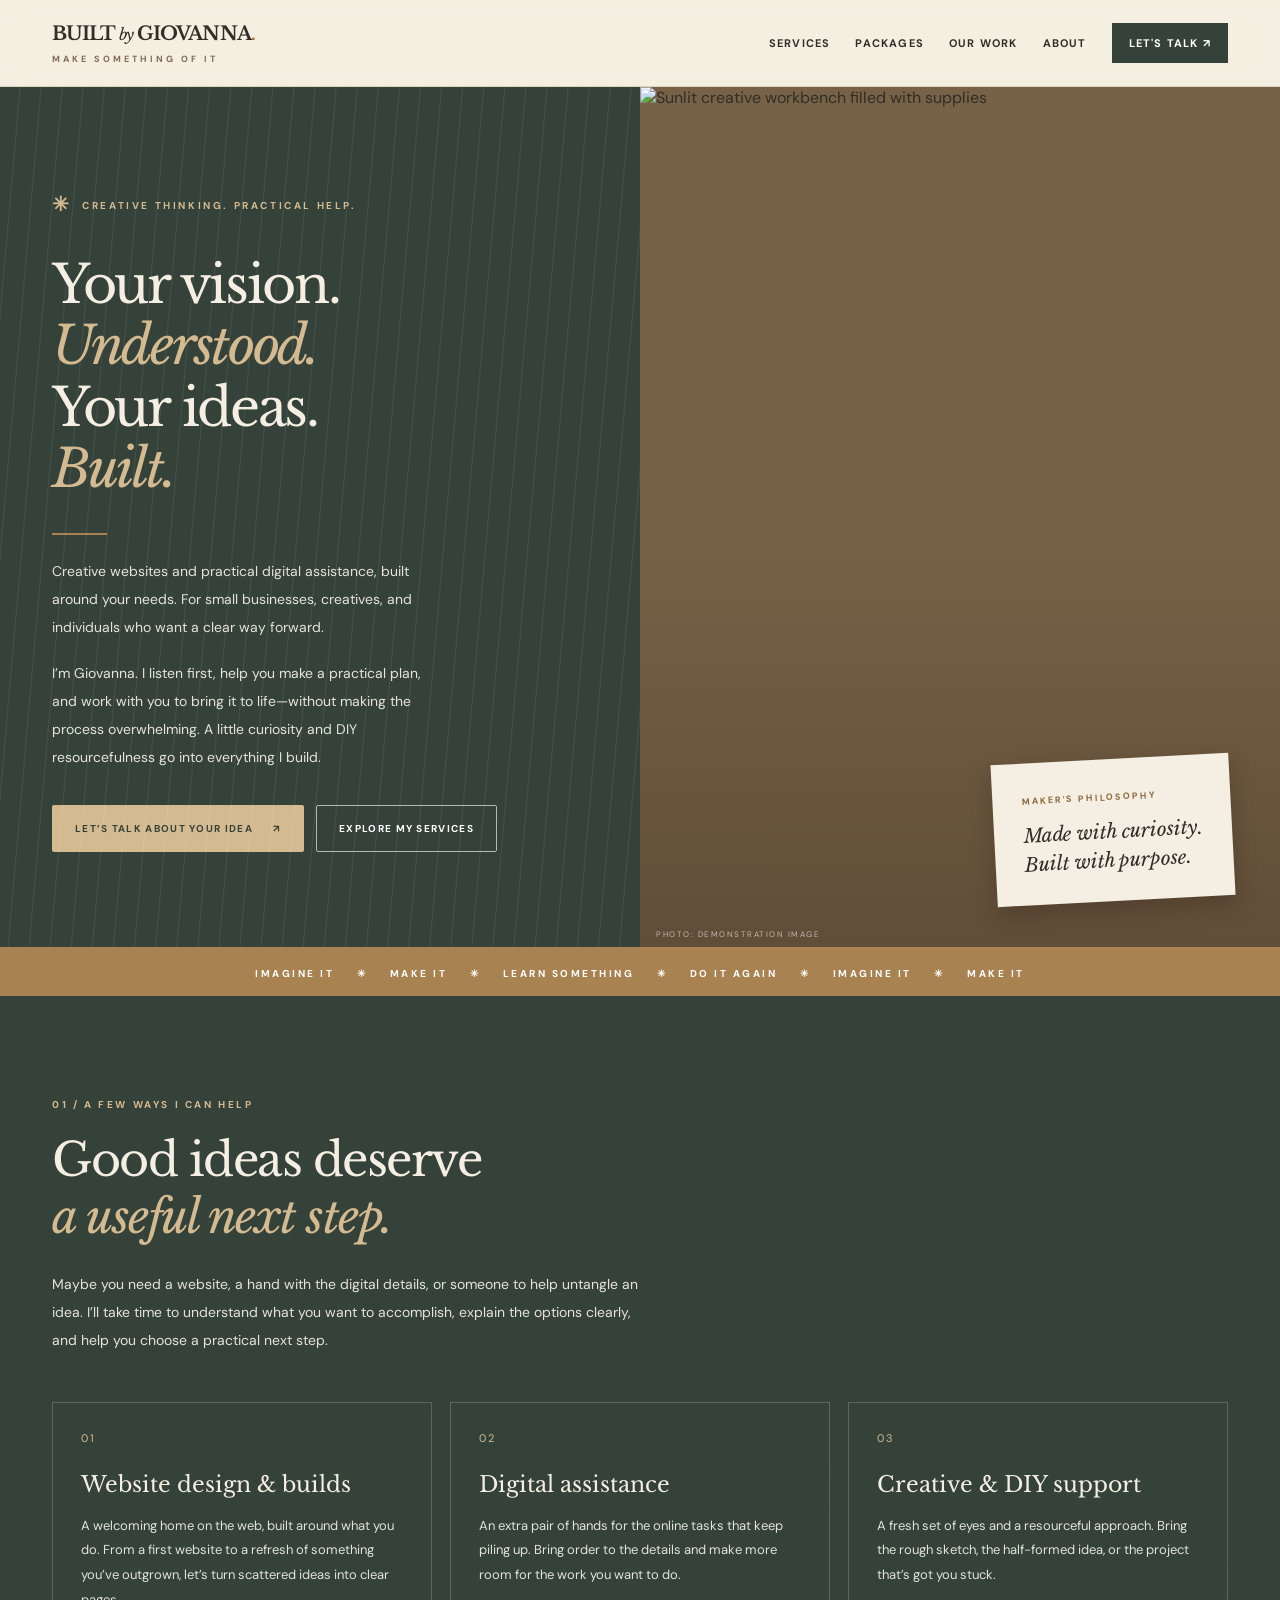
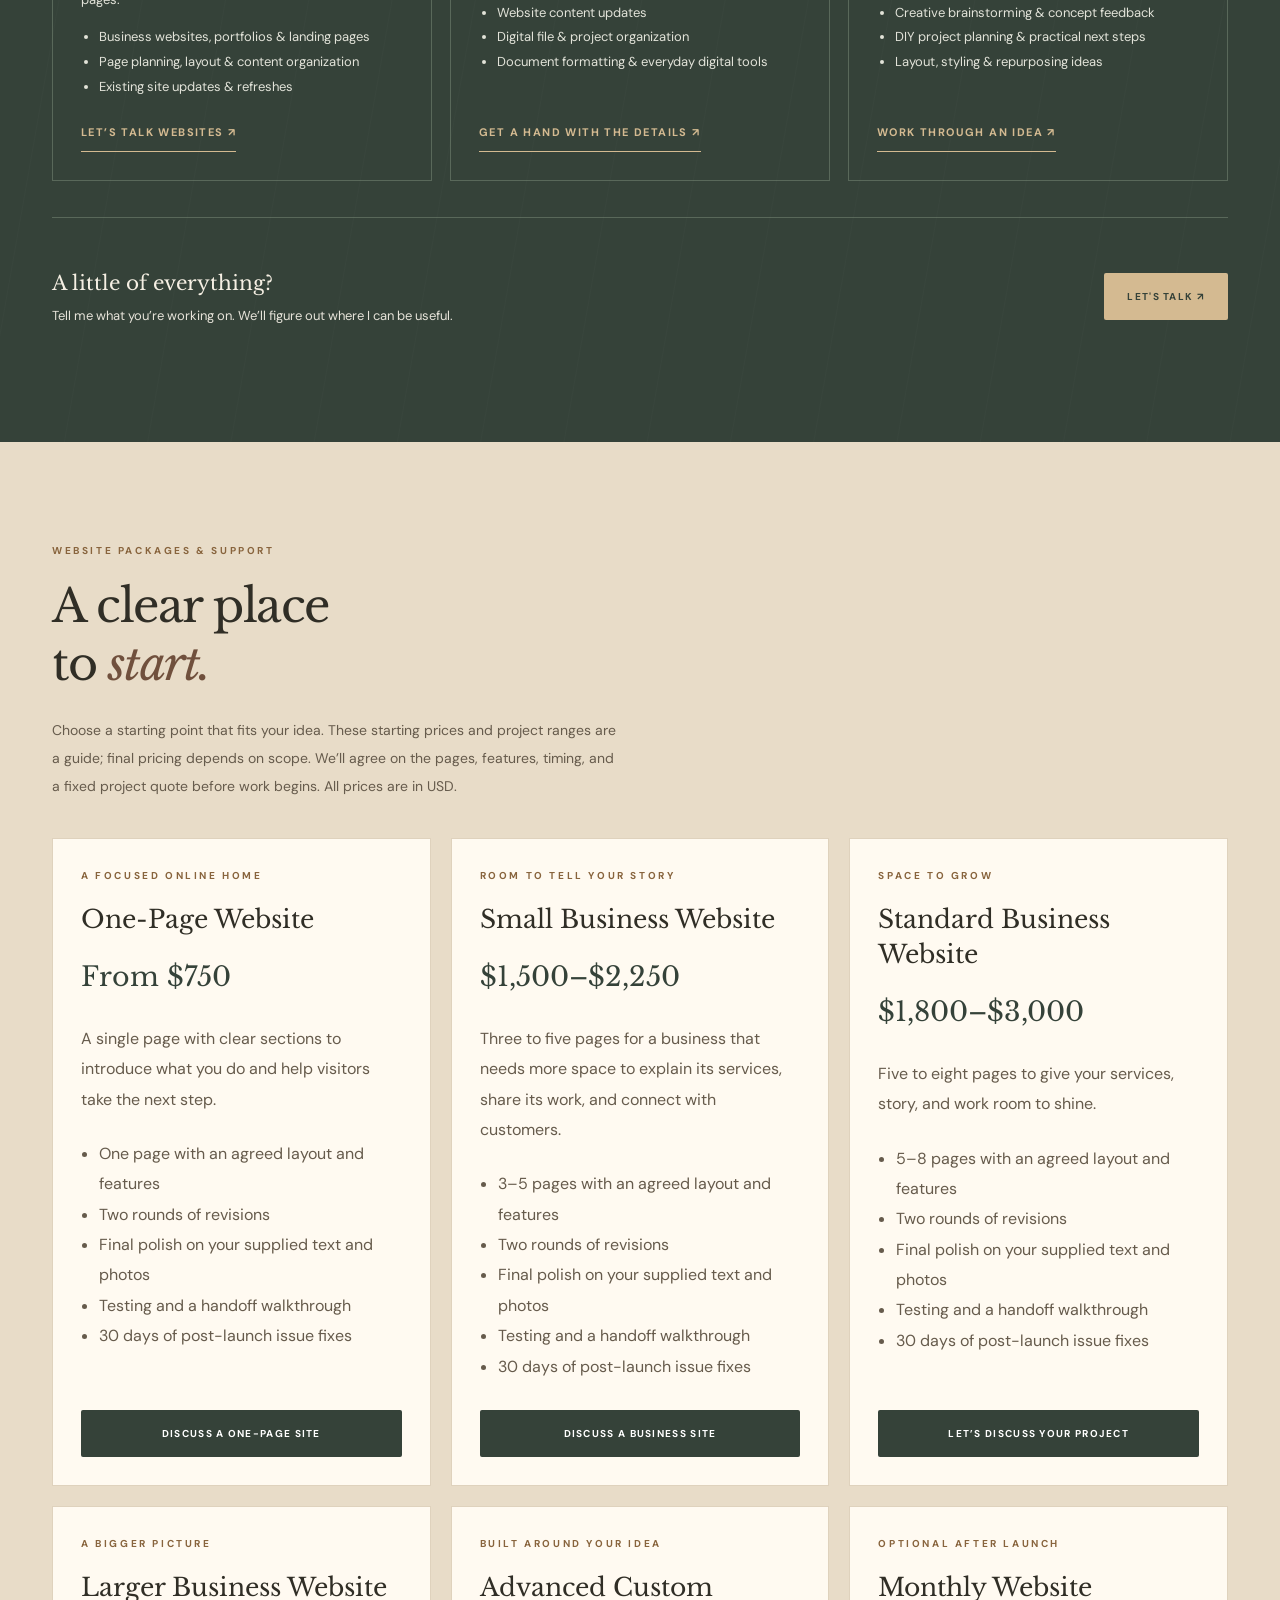
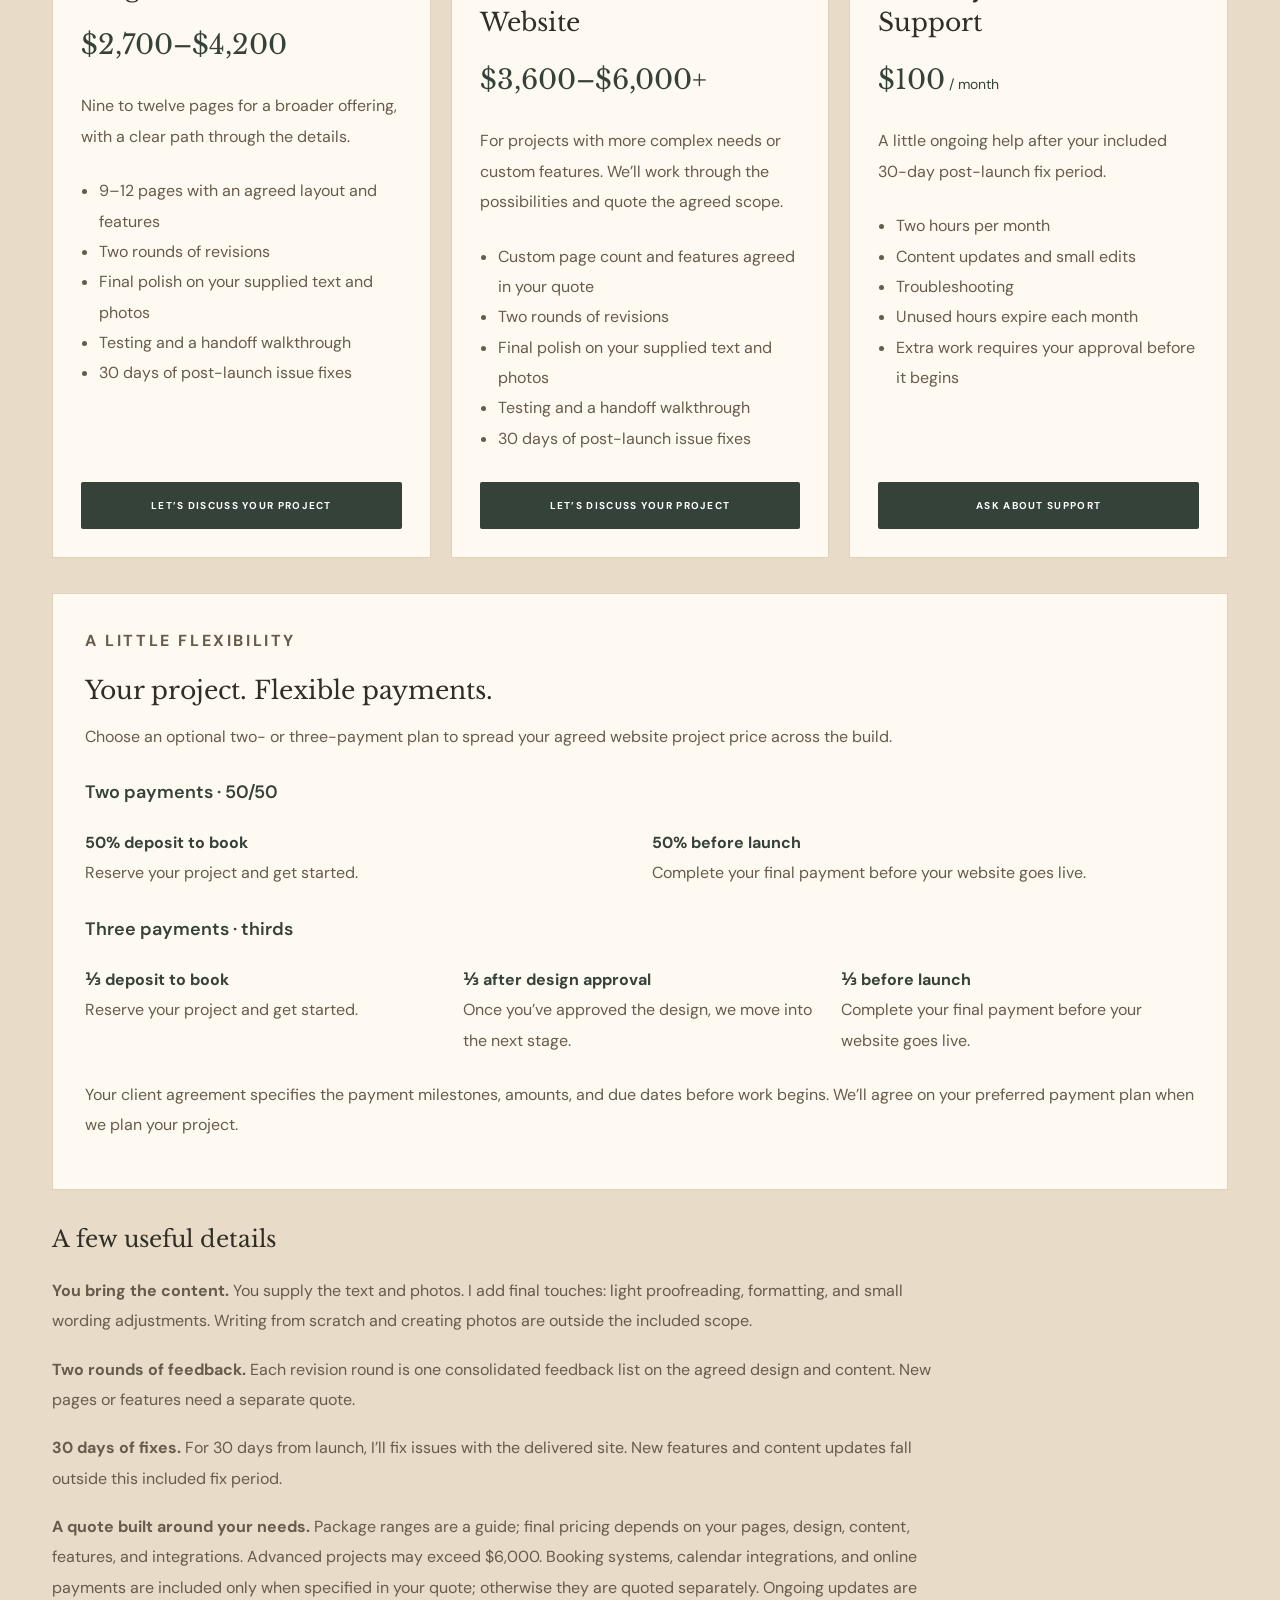
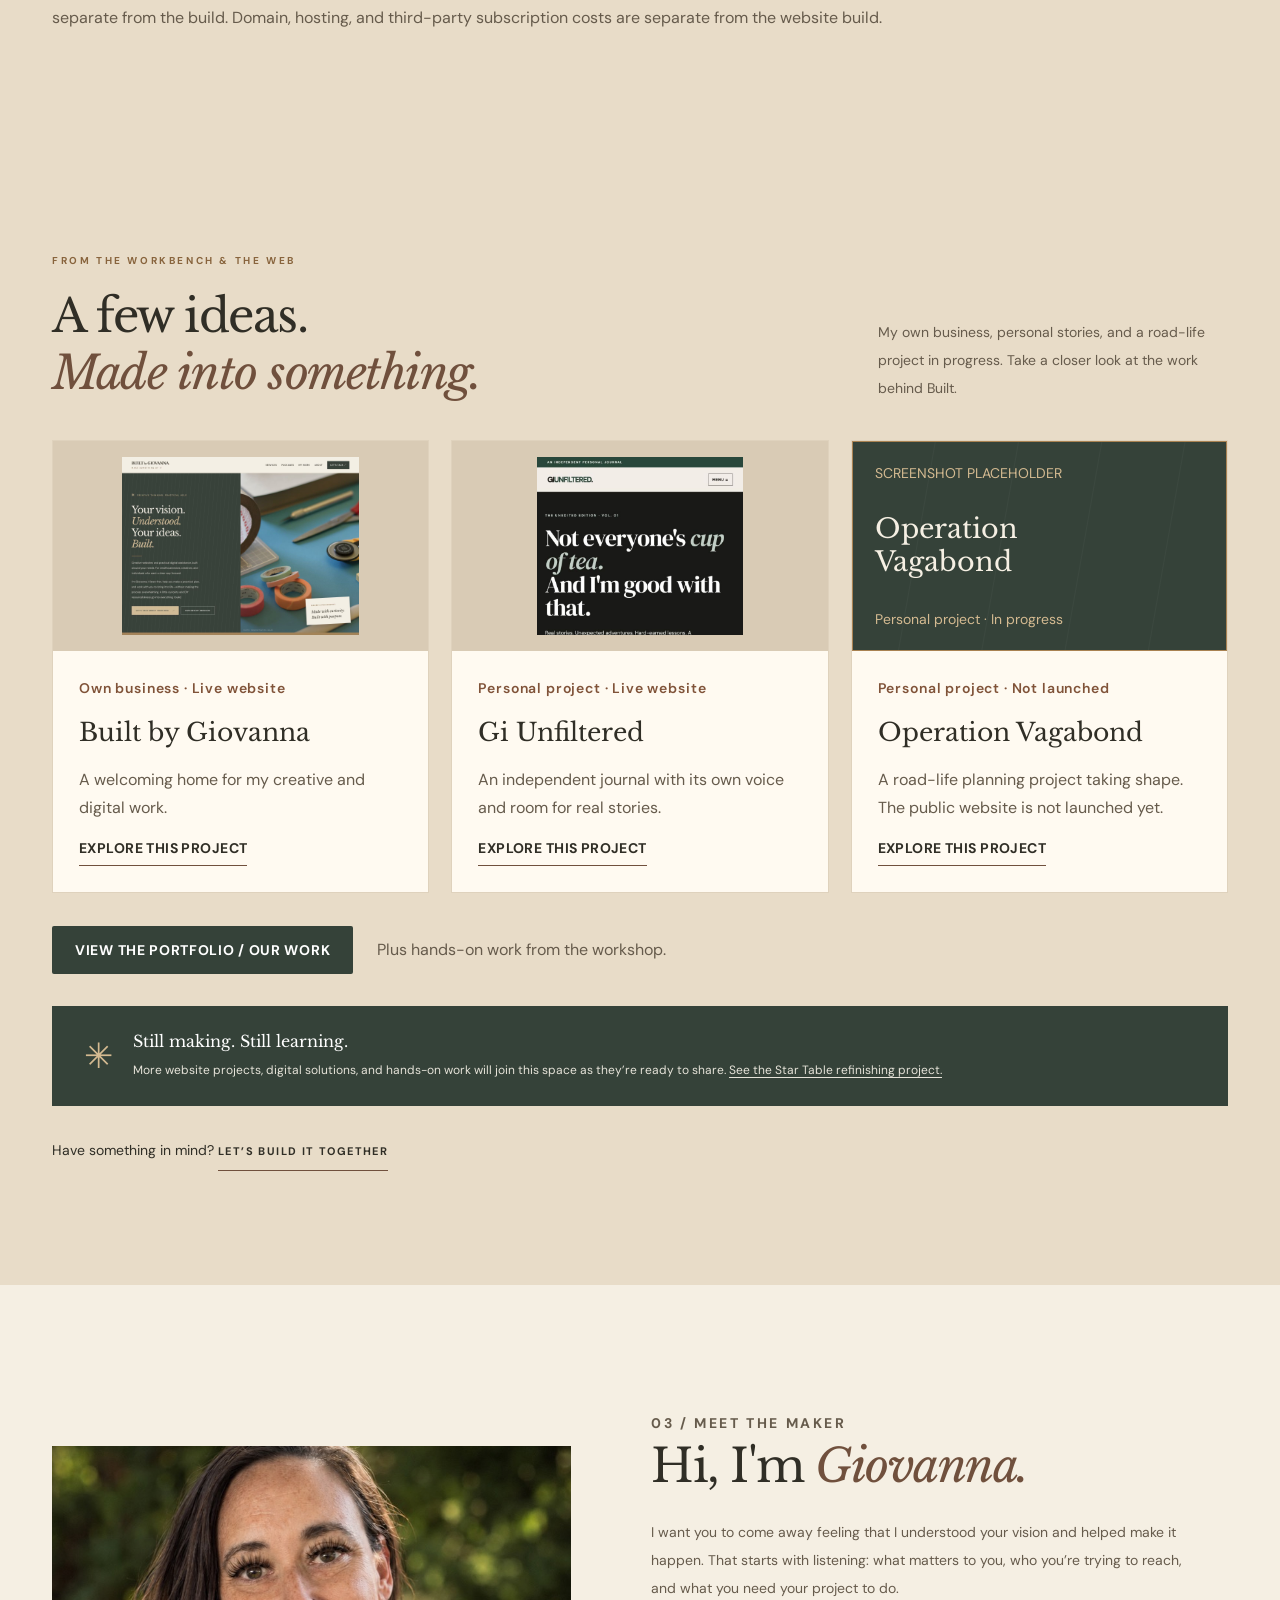
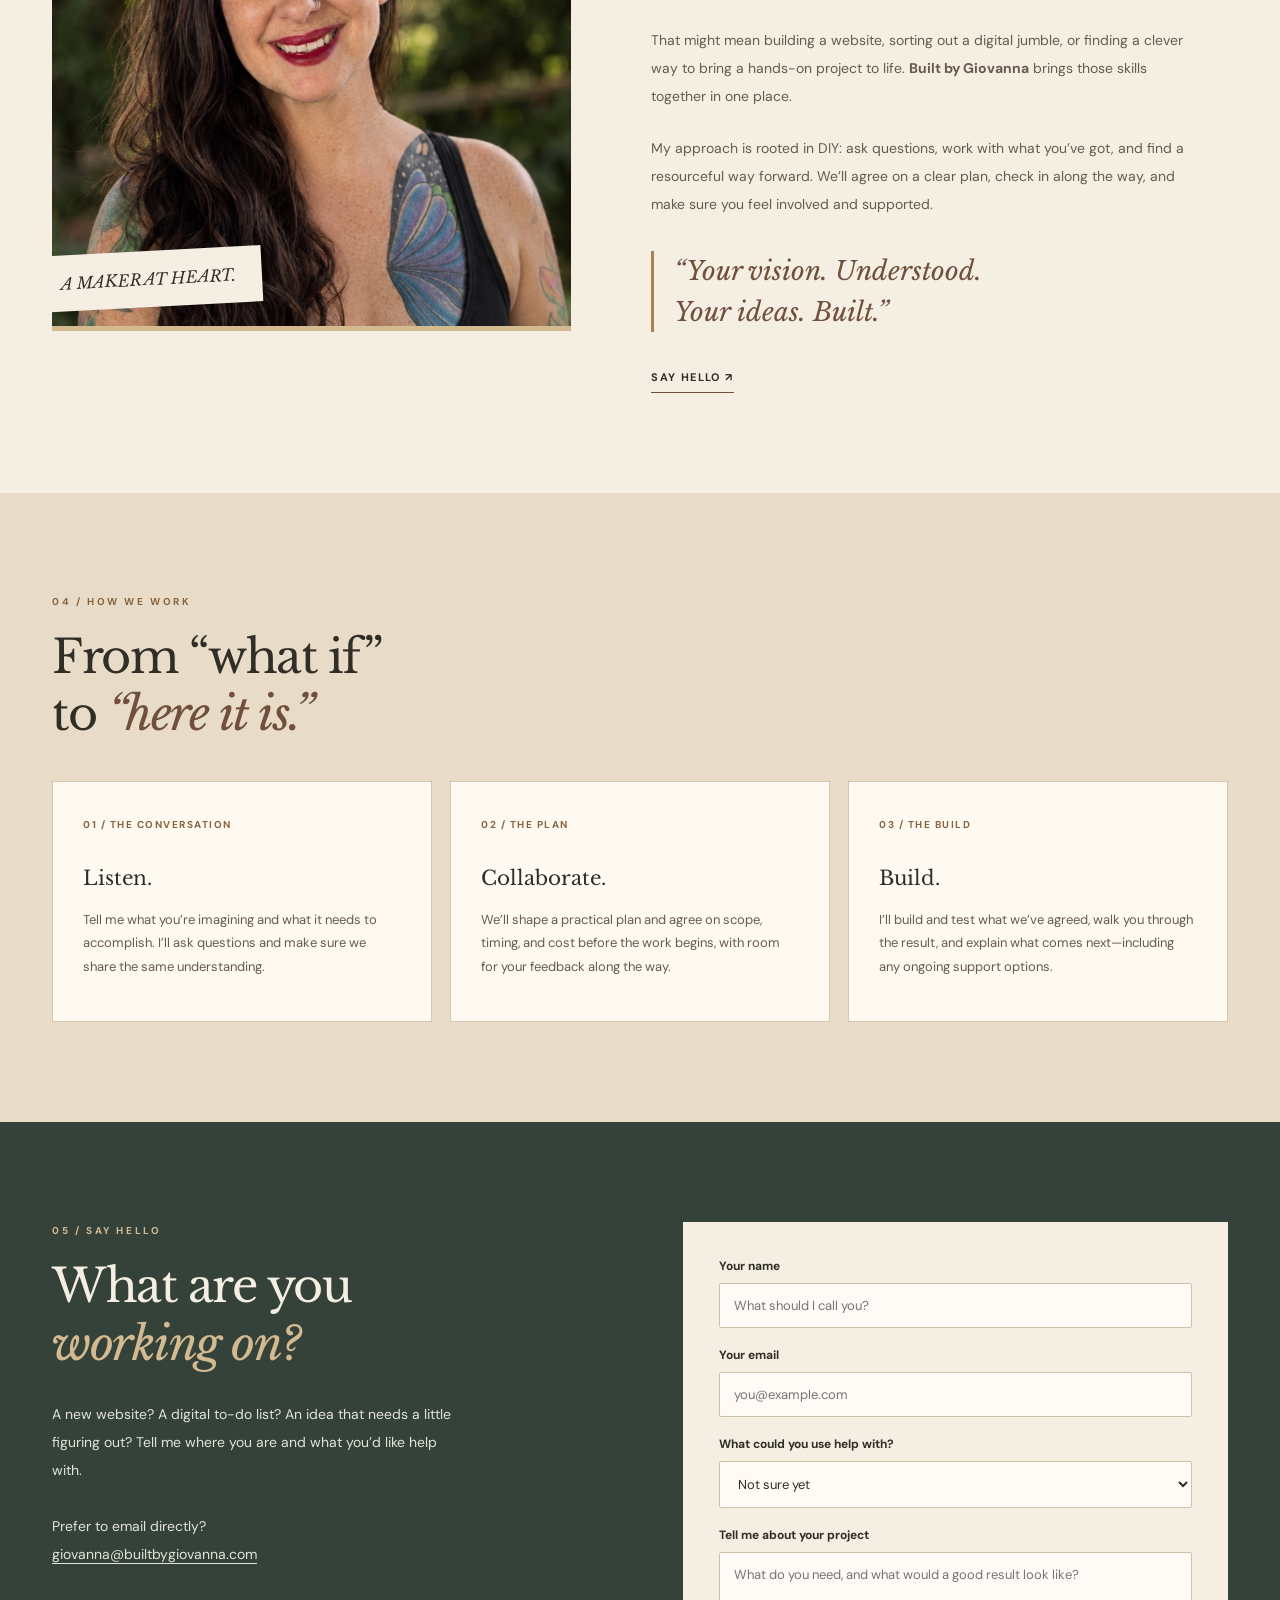
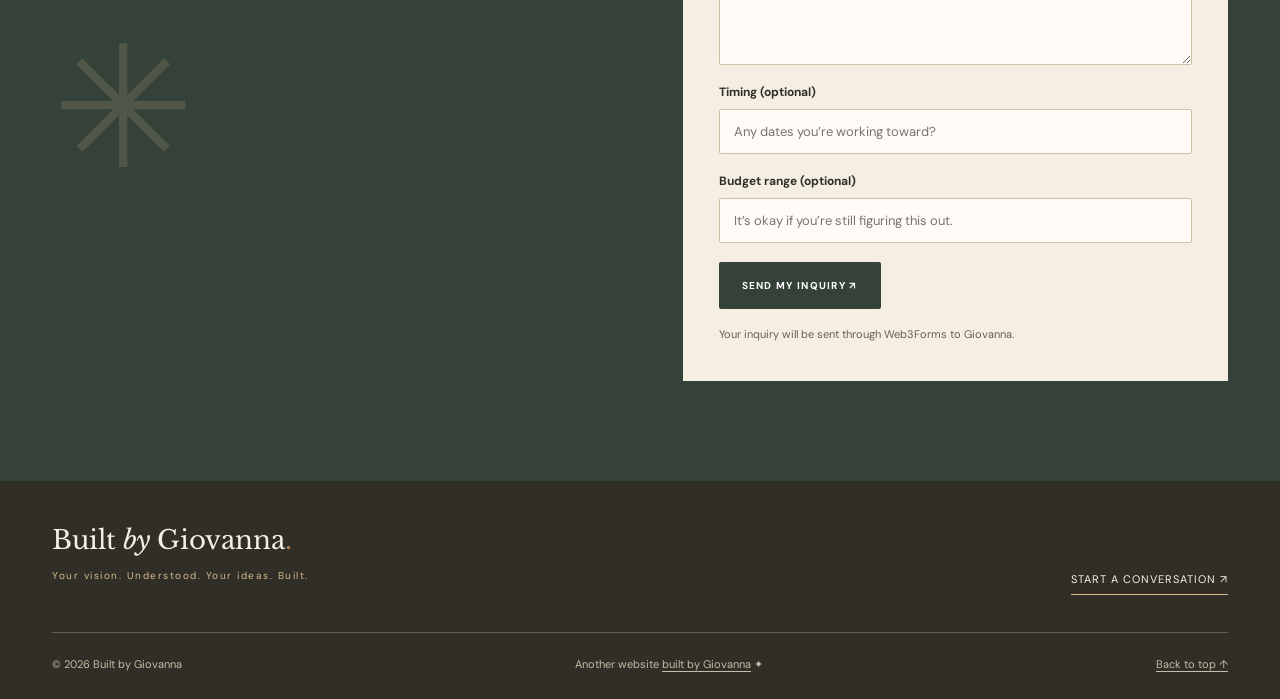
==== commit 128181d3: "Add dedicated portfolio and compact homepage work preview" ====
--- a/public/index.html
+++ b/public/index.html
@@ -11,6 +11,7 @@
   <meta property="og:url" content="https://builtbygiovanna.com/">
   <link rel="icon" type="image/svg+xml" href="assets/favicon.svg">
   <link rel="stylesheet" href="styles.css">
+  <link rel="stylesheet" href="portfolio.css">
   <style>
     .packages h2 em{color:var(--brown)}.package-grid{display:grid;grid-template-columns:repeat(3,minmax(0,1fr));gap:20px}.package-card{background:var(--ivory);border:1px solid var(--line);padding:28px;display:flex;flex-direction:column}.package-card h3{font-size:25px;font-weight:400;line-height:1.4;margin:0}.package-card .package-price{font-family:'Libre Baskerville',Georgia,serif;color:var(--green);font-size:clamp(20px,2.1vw,27px);white-space:nowrap;line-height:1.5;margin:20px 0 10px}.package-price span{font:14px 'DM Sans',Arial,sans-serif}.package-card>p:not(.eyebrow):not(.package-price),.package-card ul,.package-details p{font-size:16px;line-height:1.9;color:var(--muted)}.package-card ul{padding-left:18px;margin:8px 0 28px}.package-card .btn{margin-top:auto;gap:8px;line-height:1.7}.package-details{margin-top:35px;max-width:900px}.package-details h3{font-size:23px;font-weight:400}.package-details p{margin:18px 0}.payment-plan{margin-top:35px;padding:32px;background:var(--ivory);border:1px solid var(--line)}.payment-plan h3{font-size:25px;font-weight:400;margin:0 0 16px}.payment-plan p,.payment-plan li{font-size:16px;line-height:1.9;color:var(--muted)}.payment-plan ol{display:grid;grid-template-columns:repeat(3,minmax(0,1fr));gap:24px;list-style:none;padding:0;margin:24px 0}.payment-plan h4{font-family:'DM Sans',Arial,sans-serif;font-size:18px;font-weight:600;color:var(--green);margin:28px 0 0}.payment-plan .payment-halves{grid-template-columns:repeat(2,minmax(0,1fr))}.payment-plan li strong{display:block;color:var(--green)}@media(max-width:900px){.payment-plan ol,.payment-plan .payment-halves{grid-template-columns:1fr;gap:16px}.payment-plan{padding:26px}}@media(max-width:900px){.package-grid{grid-template-columns:1fr}.package-card{padding:26px}}
     .portfolio-shot{display:flex;align-items:center;justify-content:center;padding:24px;background:#d9cbb5;min-width:0}.portfolio-shot img{display:block;width:100%;height:auto;border:1px solid #c7b99f;box-shadow:0 12px 28px #302e2620}.portfolio-feature .project-copy{align-self:center}.portfolio-feature .project-copy>p{font-size:16px}@media(max-width:760px){.portfolio-shot{padding:18px}}
@@ -30,7 +31,7 @@
       </a>
       <button class="menu-toggle" id="menu-toggle" type="button" aria-expanded="false" aria-controls="primary-nav" aria-label="Open navigation menu"><span></span><span></span><span></span></button>
       <nav id="primary-nav" class="primary-nav" aria-label="Main navigation">
-        <a href="#services">Services</a><a href="#packages">Packages</a><a href="#work">My Work</a><a href="#about">About</a><a href="#contact" class="nav-contact">Let's Talk ↗</a>
+        <a href="#services">Services</a><a href="#packages">Packages</a><a href="portfolio.html">Our Work</a><a href="#about">About</a><a href="#contact" class="nav-contact">Let's Talk ↗</a>
       </nav>
     </div>
   </header>
@@ -67,7 +68,11 @@
         <div class="package-details"><h3>A few useful details</h3><p><strong>You bring the content.</strong> You supply the text and photos. I add final touches: light proofreading, formatting, and small wording adjustments. Writing from scratch and creating photos are outside the included scope.</p><p><strong>Two rounds of feedback.</strong> Each revision round is one consolidated feedback list on the agreed design and content. New pages or features need a separate quote.</p><p><strong>30 days of fixes.</strong> For 30 days from launch, I’ll fix issues with the delivered site. New features and content updates fall outside this included fix period.</p><p><strong>A quote built around your needs.</strong> Package ranges are a guide; final pricing depends on your pages, design, content, features, and integrations. Advanced projects may exceed $6,000. Booking systems, calendar integrations, and online payments are included only when specified in your quote; otherwise they are quoted separately. Ongoing updates are separate from the build. Domain, hosting, and third-party subscription costs are separate from the website build.</p></div>
       </div>
     </section>
-    <section id="work" class="workshop section-pad section-warm" aria-labelledby="work-heading"><div class="container"><div class="split-heading"><div><p class="eyebrow">02 / FROM THE WORKBENCH &amp; THE WEB</p><h2 id="work-heading">Different tools.<br><em>The same curiosity.</em></h2></div><p>Websites, useful digital projects, and hands-on experiments. Here’s where the ideas take shape.</p></div><article class="portfolio-feature"><a class="portfolio-shot" href="#home" aria-label="Explore Built by Giovanna"><img src="assets/built-homepage.jpg" alt="Built by Giovanna homepage with its forest-green workshop styling and Your vision. Understood. Your ideas. Built. headline." width="1280" height="960" loading="lazy" decoding="async"></a><div class="project-copy"><p class="eyebrow">PERSONAL PROJECT / WEBSITE</p><h3>Built by Giovanna</h3><p>A home for my creative and digital work, with a warm workshop feel and a practical way to explore how I can help.</p><p><strong>The goal:</strong> bring website services, digital assistance, and DIY thinking together under one roof.</p><a class="text-link" href="#home">Explore this site ↑</a></div></article><article class="portfolio-feature gi-project"><a class="portfolio-shot" href="https://giunfiltered.com" aria-label="Visit Gi Unfiltered"><img src="assets/gi-unfiltered-homepage.jpg" alt="Gi Unfiltered homepage with cream and dark editorial styling and the headline Not everyone’s cup of tea. And I’m good with that." width="634" height="546" loading="lazy" decoding="async"></a><div class="project-copy"><p class="eyebrow">PERSONAL PROJECT / EDITORIAL WEBSITE</p><h3>Gi Unfiltered</h3><p>A home for my writing: life, love, adventures, and the stories in between. A personal journal with its own voice and a dedicated space for readers to explore.</p><p><strong>The goal:</strong> bring my stories together in an independent online home, with clear routes to the writing, an introduction to the person behind it, and a way to get in touch.</p><a class="text-link" href="https://giunfiltered.com">Visit Gi Unfiltered ↗</a></div></article><article class="portfolio-feature gi-project"><a class="portfolio-shot table-shot" href="assets/star-table.jpg" aria-label="View the star table refinishing photo"><img src="assets/star-table.jpg" alt="Round wooden table with a star-patterned top, showing dark finish alongside exposed wood during refinishing." width="1440" height="1800" loading="lazy" decoding="async"></a><div class="project-copy"><p class="eyebrow">PERSONAL PROJECT / DIY &amp; MAKING</p><h3>Star Table</h3><p class="project-progress">Refinishing in progress</p><p>A star-patterned table brought back to life, with a few finishing touches still to come.</p><p><strong>The work:</strong> refinishing the table while keeping its distinctive star design at the center of the project.</p><p><strong>Where it stands:</strong> mostly complete, with a couple of imperfections still to touch up.</p><a class="text-link" href="assets/star-table.jpg">View project photo</a></div></article><div id="workshop" class="note-bar"><span aria-hidden="true">✳</span><div><strong>Still making. Still learning.</strong><p>More website projects, digital solutions, and hands-on work will join this space as they’re ready to share.</p></div></div><p class="portfolio-cta">Have something in mind? <a class="text-link" href="#contact">Let’s build it together ↗</a></p></div></section>
+    <section id="work" class="workshop section-pad section-warm" aria-labelledby="work-heading"><div class="container"><div class="split-heading"><div><p class="eyebrow">FROM THE WORKBENCH &amp; THE WEB</p><h2 id="work-heading">A few ideas.<br><em>Made into something.</em></h2></div><p>My own business, personal stories, and a road-life project in progress. Take a closer look at the work behind Built.</p></div><div class="work-preview-grid">
+<article class="work-preview-card"><a class="work-preview-image" href="portfolio.html#built-by-giovanna"><img src="assets/built-homepage.jpg" alt="Built by Giovanna website screenshot" width="1280" height="960" loading="lazy"></a><div class="work-preview-copy"><p class="work-label">Own business · Live website</p><h3>Built by Giovanna</h3><p>A welcoming home for my creative and digital work.</p><a class="text-link" href="portfolio.html#built-by-giovanna">Explore this project</a></div></article>
+<article class="work-preview-card"><a class="work-preview-image" href="portfolio.html#gi-unfiltered"><img src="assets/gi-unfiltered-homepage.jpg" alt="Gi Unfiltered personal journal website screenshot" width="634" height="546" loading="lazy"></a><div class="work-preview-copy"><p class="work-label">Personal project · Live website</p><h3>Gi Unfiltered</h3><p>An independent journal with its own voice and room for real stories.</p><a class="text-link" href="portfolio.html#gi-unfiltered">Explore this project</a></div></article>
+<article class="work-preview-card"><a class="work-placeholder work-placeholder-small" href="portfolio.html#operation-vagabond" aria-label="Explore Operation Vagabond, personal project in progress"><span>SCREENSHOT PLACEHOLDER</span><strong>Operation<br>Vagabond</strong><span>Personal project · In progress</span></a><div class="work-preview-copy"><p class="work-label">Personal project · Not launched</p><h3>Operation Vagabond</h3><p>A road-life planning project taking shape. The public website is not launched yet.</p><a class="text-link" href="portfolio.html#operation-vagabond">Explore this project</a></div></article>
+</div><div class="work-preview-end"><a class="btn btn-green" href="portfolio.html">View the portfolio / our work</a><p>Plus hands-on work from the workshop.</p></div><div id="workshop" class="note-bar"><span aria-hidden="true">✳</span><div><strong>Still making. Still learning.</strong><p>More website projects, digital solutions, and hands-on work will join this space as they’re ready to share. <a href="portfolio.html#star-table">See the Star Table refinishing project.</a></p></div></div><p class="portfolio-cta">Have something in mind? <a class="text-link" href="#contact">Let’s build it together</a></p></div></section>
     <section id="about" class="about section-pad" aria-labelledby="about-heading"><div class="container about-layout"><div class="about-art"><img src="assets/giovanna-portrait.jpg" alt="Giovanna smiling outdoors against a leafy green background" width="801" height="1000" loading="lazy"><div class="about-label">A MAKER AT HEART.</div></div><div class="about-copy"><p class="eyebrow">03 / MEET THE MAKER</p><h2 id="about-heading">Hi, I'm <em>Giovanna.</em></h2><p>I want you to come away feeling that I understood your vision and helped make it happen. That starts with listening: what matters to you, who you’re trying to reach, and what you need your project to do.</p><p>That might mean building a website, sorting out a digital jumble, or finding a clever way to bring a hands-on project to life. <strong>Built by Giovanna</strong> brings those skills together in one place.</p><p>My approach is rooted in DIY: ask questions, work with what you’ve got, and find a resourceful way forward. We’ll agree on a clear plan, check in along the way, and make sure you feel involved and supported.</p><blockquote>“Your vision. Understood.<br>Your ideas. Built.”</blockquote><a href="#contact" class="text-link">Say hello <span aria-hidden="true">↗</span></a></div></div></section>
     <section id="journal" class="journal section-pad section-warm" aria-labelledby="process-heading"><div class="container"><div class="section-header"><p class="eyebrow">04 / HOW WE WORK</p><h2 id="process-heading">From “what if”<br>to <em>“here it is.”</em></h2></div><div class="journal-grid"><article><span class="journal-num">01 / THE CONVERSATION</span><h3>Listen.</h3><p>Tell me what you’re imagining and what it needs to accomplish. I’ll ask questions and make sure we share the same understanding.</p></article><article><span class="journal-num">02 / THE PLAN</span><h3>Collaborate.</h3><p>We’ll shape a practical plan and agree on scope, timing, and cost before the work begins, with room for your feedback along the way.</p></article><article><span class="journal-num">03 / THE BUILD</span><h3>Build.</h3><p>I’ll build and test what we’ve agreed, walk you through the result, and explain what comes next—including any ongoing support options.</p></article></div></div></section>
     <section id="contact" class="contact section-pad" aria-labelledby="contact-heading"><div class="container contact-layout"><div class="contact-copy"><p class="eyebrow eyebrow-light">05 / SAY HELLO</p><h2 id="contact-heading">What are you<br><em>working on?</em></h2><p>A new website? A digital to-do list? An idea that needs a little figuring out? Tell me where you are and what you’d like help with.</p><p>Prefer to email directly?<br><a class="contact-email" href="mailto:giovanna@builtbygiovanna.com">giovanna@builtbygiovanna.com</a></p><div class="contact-decoration" aria-hidden="true">✳</div></div><div class="contact-form-panel"><form id="contact-form" method="post" action="https://api.web3forms.com/submit">
@@ -81,3 +86,4 @@
   <footer class="site-footer"><div class="container"><div class="footer-top"><div><a href="#home" class="footer-brand">Built <em>by</em> Giovanna<span>.</span></a><p>Your vision. Understood. Your ideas. Built.</p></div><a href="#contact" class="footer-link">Start a conversation ↗</a></div><div class="footer-bottom"><span>© <span id="copyright-year">2026</span> Built by Giovanna</span><span>Another website <a href="https://builtbygiovanna.com">built by Giovanna</a> ✦</span><a href="#top">Back to top ↑</a></div></div></footer>
 </body>
 </html>
+
--- a/public/portfolio.css
+++ b/public/portfolio.css
@@ -0,0 +1,6 @@
+/* Portfolio additions reuse the existing site palette and typefaces. */
+.work-label{font-size:14px;line-height:1.7;font-weight:600;color:#805339;letter-spacing:.06em;margin:0 0 14px}.work-preview-grid{display:grid;grid-template-columns:repeat(3,minmax(0,1fr));gap:22px}.work-preview-card{background:var(--ivory);border:1px solid var(--line);min-width:0;display:flex;flex-direction:column}.work-preview-image{display:block;background:#d9cbb5;padding:16px;height:210px}.work-preview-image img{width:100%;height:100%;object-fit:contain;object-position:center}.work-preview-copy{padding:26px;display:flex;flex-direction:column;flex:1}.work-preview-copy h3{font-size:25px;font-weight:400;line-height:1.4;margin:0}.work-preview-copy>p:not(.work-label){font-size:16px;line-height:1.8;color:var(--muted)}.work-preview-copy .text-link{margin-top:auto;align-self:flex-start;font-size:14px;letter-spacing:.03em}.work-preview-end{display:flex;align-items:center;gap:24px;flex-wrap:wrap;margin-top:30px}.work-preview-end p{font-size:16px;color:var(--muted)}.work-preview-end .btn,.work-contact .btn{font-size:14px;letter-spacing:.05em}.work-placeholder{background:var(--green);color:var(--cream);padding:36px;min-height:330px;display:flex;flex-direction:column;justify-content:space-between;gap:20px;border:1px solid #a98252;background-image:repeating-linear-gradient(100deg,transparent,transparent 80px,#ffffff08 81px,transparent 82px)}.work-placeholder strong{font:400 clamp(28px,4vw,46px)/1.2 'Libre Baskerville',Georgia,serif}.work-placeholder span{font-size:14px;letter-spacing:.06em;color:var(--sand)}.work-placeholder-small{min-height:210px;height:210px;padding:22px}.work-placeholder-small strong{font-size:27px}.work-placeholder-small span{font-size:14px;letter-spacing:0}.work-hero{background:var(--green);color:var(--cream);padding:85px 0 75px}.work-hero .work-label{color:var(--sand)}.work-hero h1{font:400 clamp(38px,5.8vw,72px)/1.2 'Libre Baskerville',Georgia,serif;letter-spacing:-.04em;margin:24px 0}.work-hero h1 em{color:var(--sand)}.work-lede{max-width:650px;font-size:19px;line-height:1.9}.work-promise{font-size:16px;color:var(--sand);margin:28px 0 0}.portfolio-page .project-copy>p{font-size:16px;line-height:1.9;color:var(--muted)}.portfolio-page .project-copy .eyebrow{font-size:14px;letter-spacing:.06em;color:#805339}.portfolio-page .portfolio-feature{scroll-margin-top:110px;border:1px solid var(--line)}.portfolio-page .portfolio-shot{display:flex;align-items:center;justify-content:center;background:#d9cbb5;padding:24px;min-width:0}.portfolio-page .portfolio-shot img{display:block;width:100%;height:auto;border:1px solid #c7b99f;box-shadow:0 12px 28px #302e2620}.portfolio-page .project-copy{align-self:center}.portfolio-page .table-shot img{max-height:480px;width:auto;max-width:100%;object-fit:contain}.portfolio-page .text-link{font-size:14px;letter-spacing:.03em}.portfolio-page .project-copy>.project-progress,.work-state{display:inline-block;padding:6px 10px;background:var(--green);color:var(--cream)!important;font-size:14px!important}.work-section-heading{margin:72px 0 24px}.work-section-heading h2,.work-concept h2,.work-contact h2{font-size:clamp(28px,4vw,42px);font-weight:400;margin:0 0 18px}.work-section-heading>p,.work-concept>p,.work-contact>p{font-size:16px;line-height:1.9}.work-concept{border:1px dashed #805339;padding:32px;margin-top:48px;background:var(--ivory)}.work-concept>p{max-width:720px}.work-contact{border-top:1px solid #bbab93;margin-top:48px;padding-top:40px}.workshop .note-bar a{text-decoration:underline;text-underline-offset:3px}.portfolio-page .primary-nav a{font-size:14px;letter-spacing:.04em}.portfolio-page .primary-nav a[aria-current]{color:#805339;text-decoration:underline;text-underline-offset:6px}
+@media(max-width:1050px){.portfolio-page .primary-nav{gap:14px}.portfolio-page .primary-nav a{font-size:14px;letter-spacing:0}}
+@media(max-width:900px){.work-preview-grid{grid-template-columns:1fr}.work-preview-card{display:grid;grid-template-columns:1fr 1.25fr}.work-preview-image,.work-placeholder-small{height:100%;min-height:240px}.work-preview-copy{padding:24px}}
+@media(max-width:760px){.work-hero{padding:56px 0}.work-lede{font-size:17px}.portfolio-page .portfolio-shot{padding:18px}.portfolio-page .portfolio-feature{scroll-margin-top:90px}.work-concept{padding:24px}.work-section-heading{margin-top:48px}}
+@media(max-width:520px){.work-preview-card{display:flex}.work-preview-image,.work-placeholder-small{height:210px;min-height:210px}.work-preview-end{gap:8px}.work-preview-end .btn{width:100%}.work-placeholder{min-height:280px}.work-placeholder-small{min-height:210px}.work-preview-copy h3{font-size:23px}}
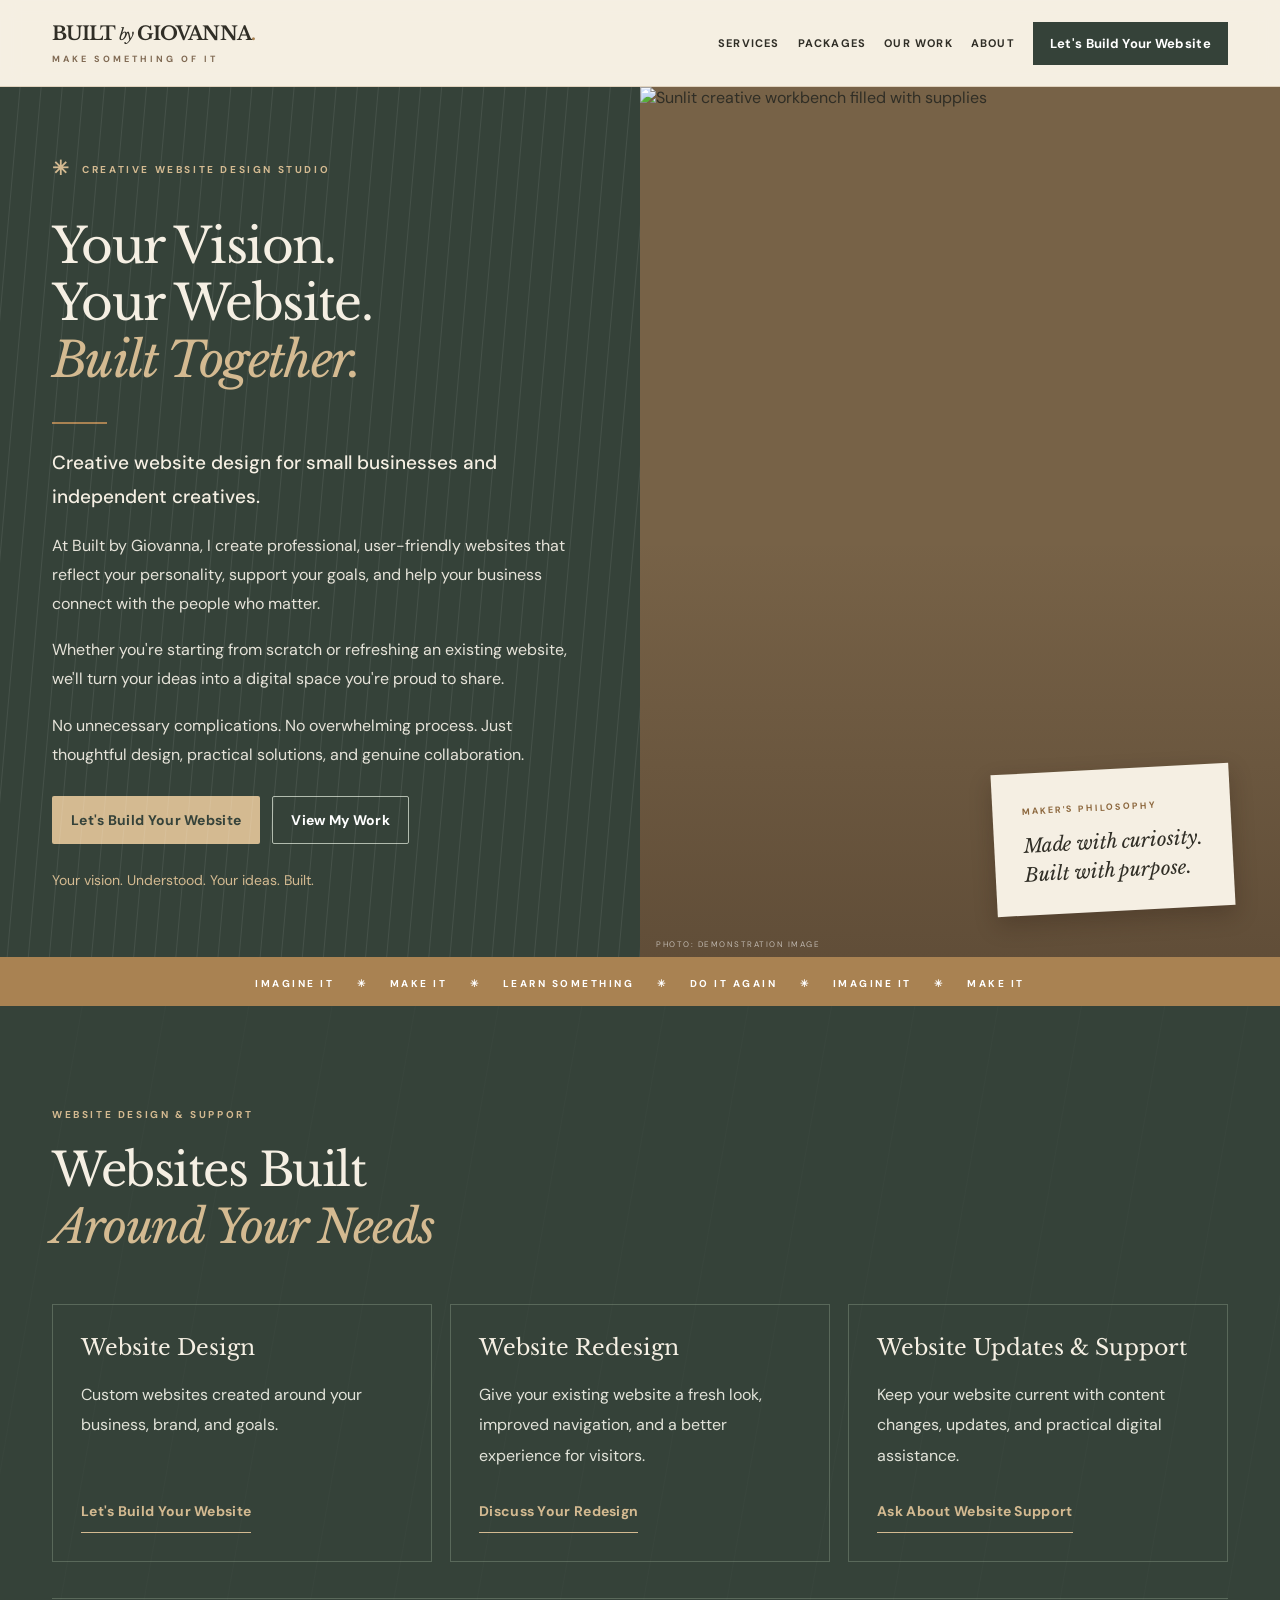
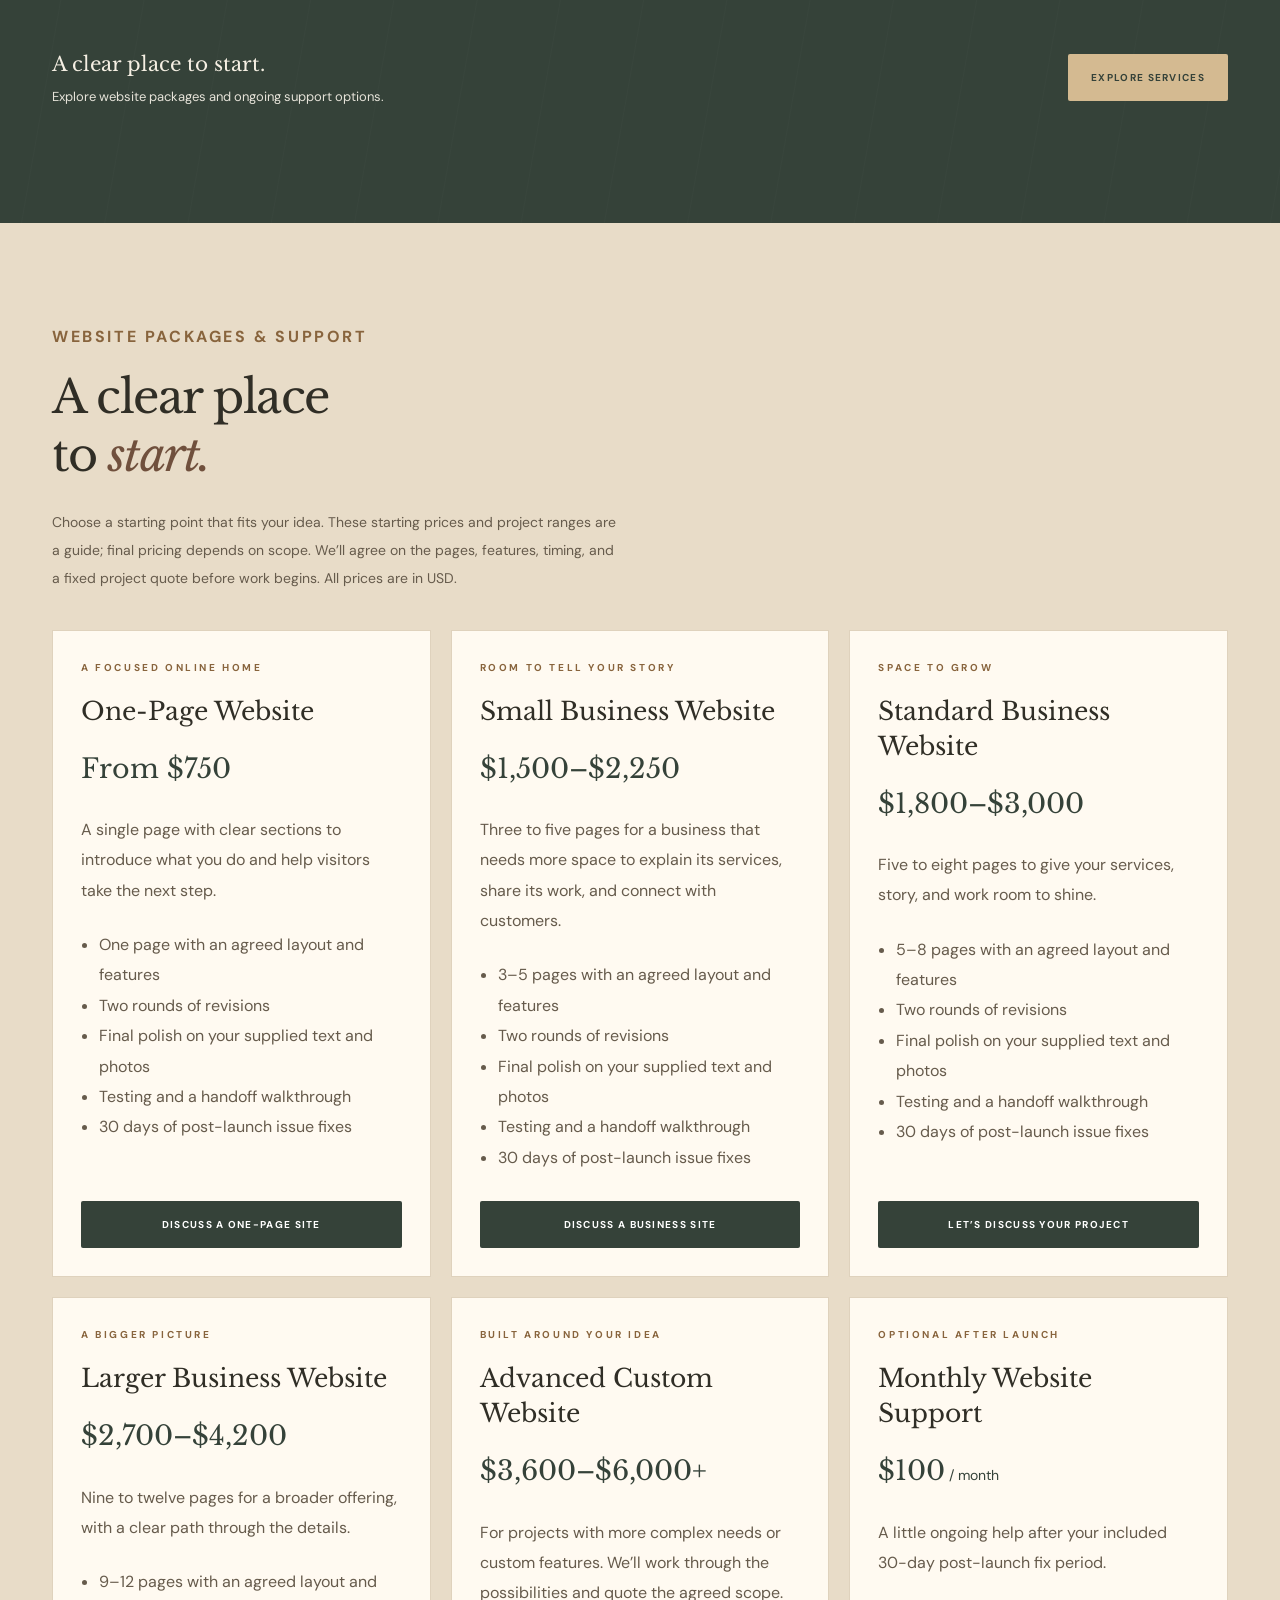
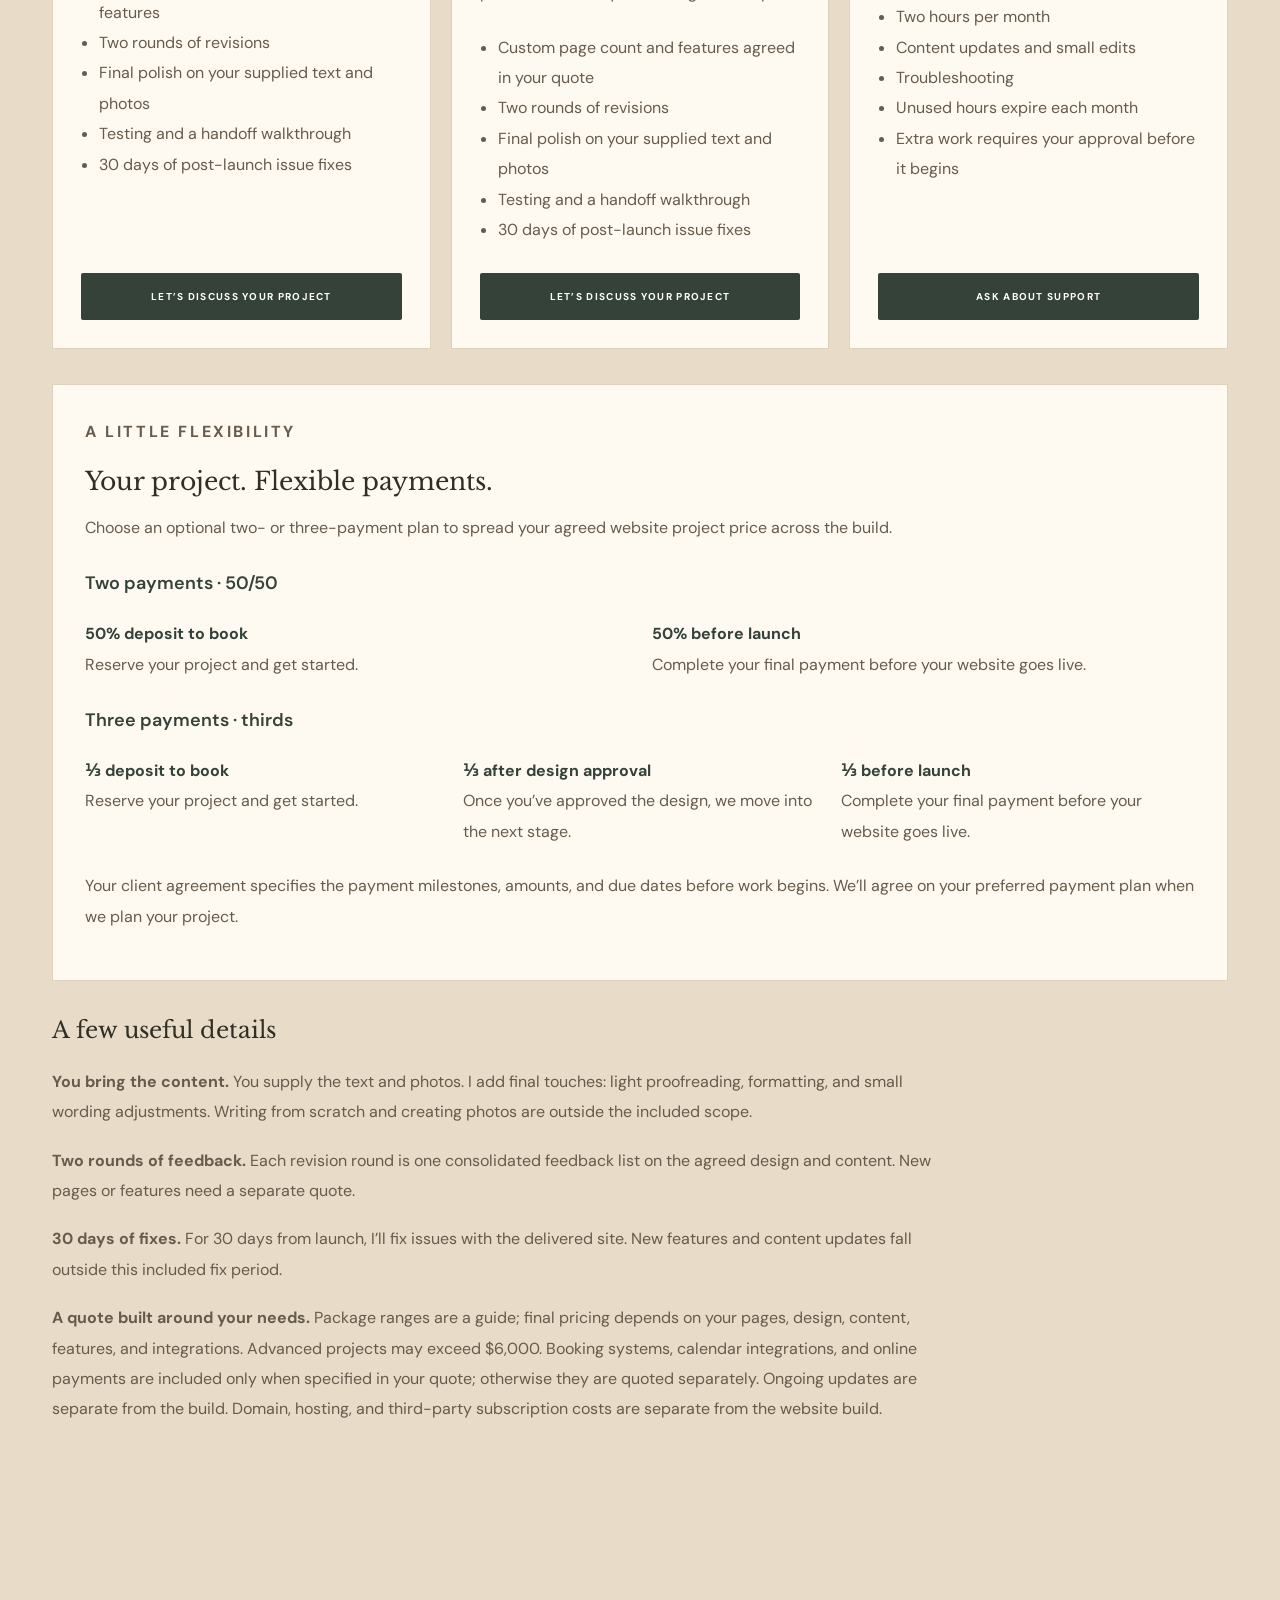
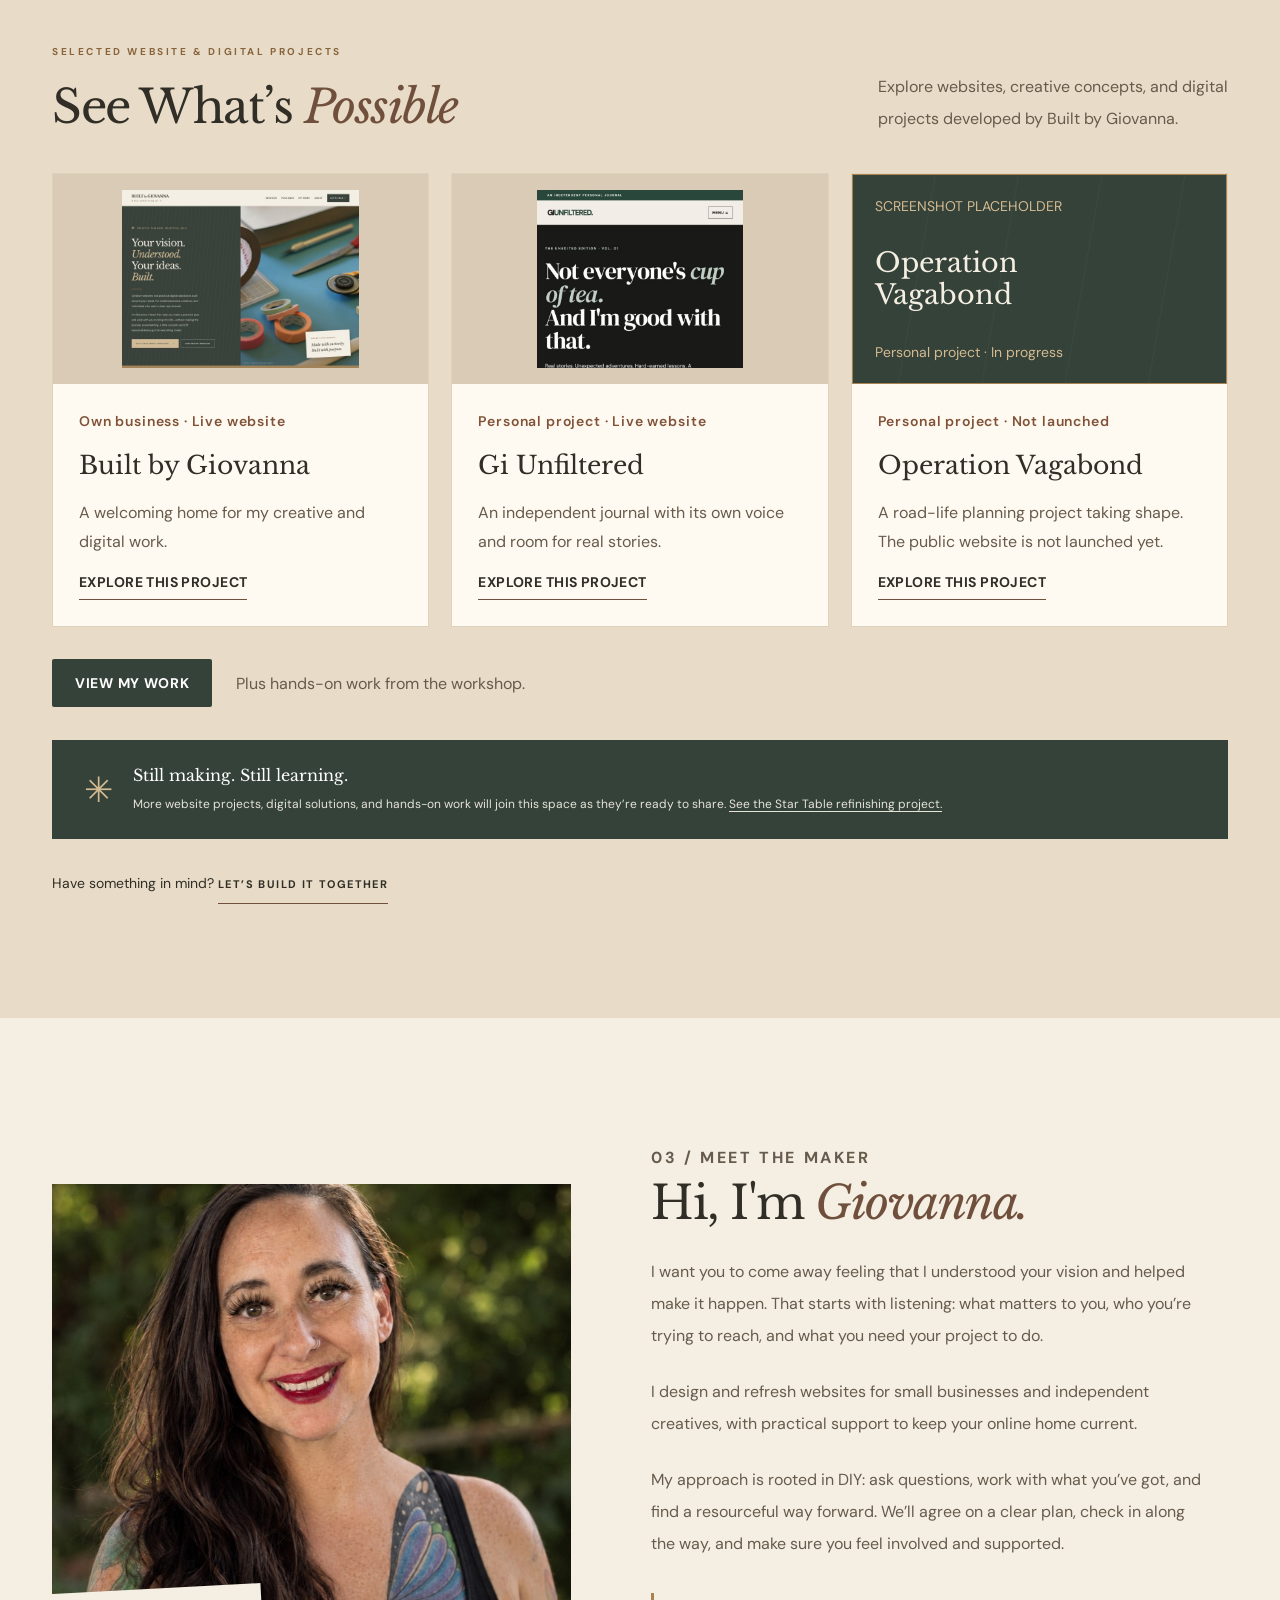
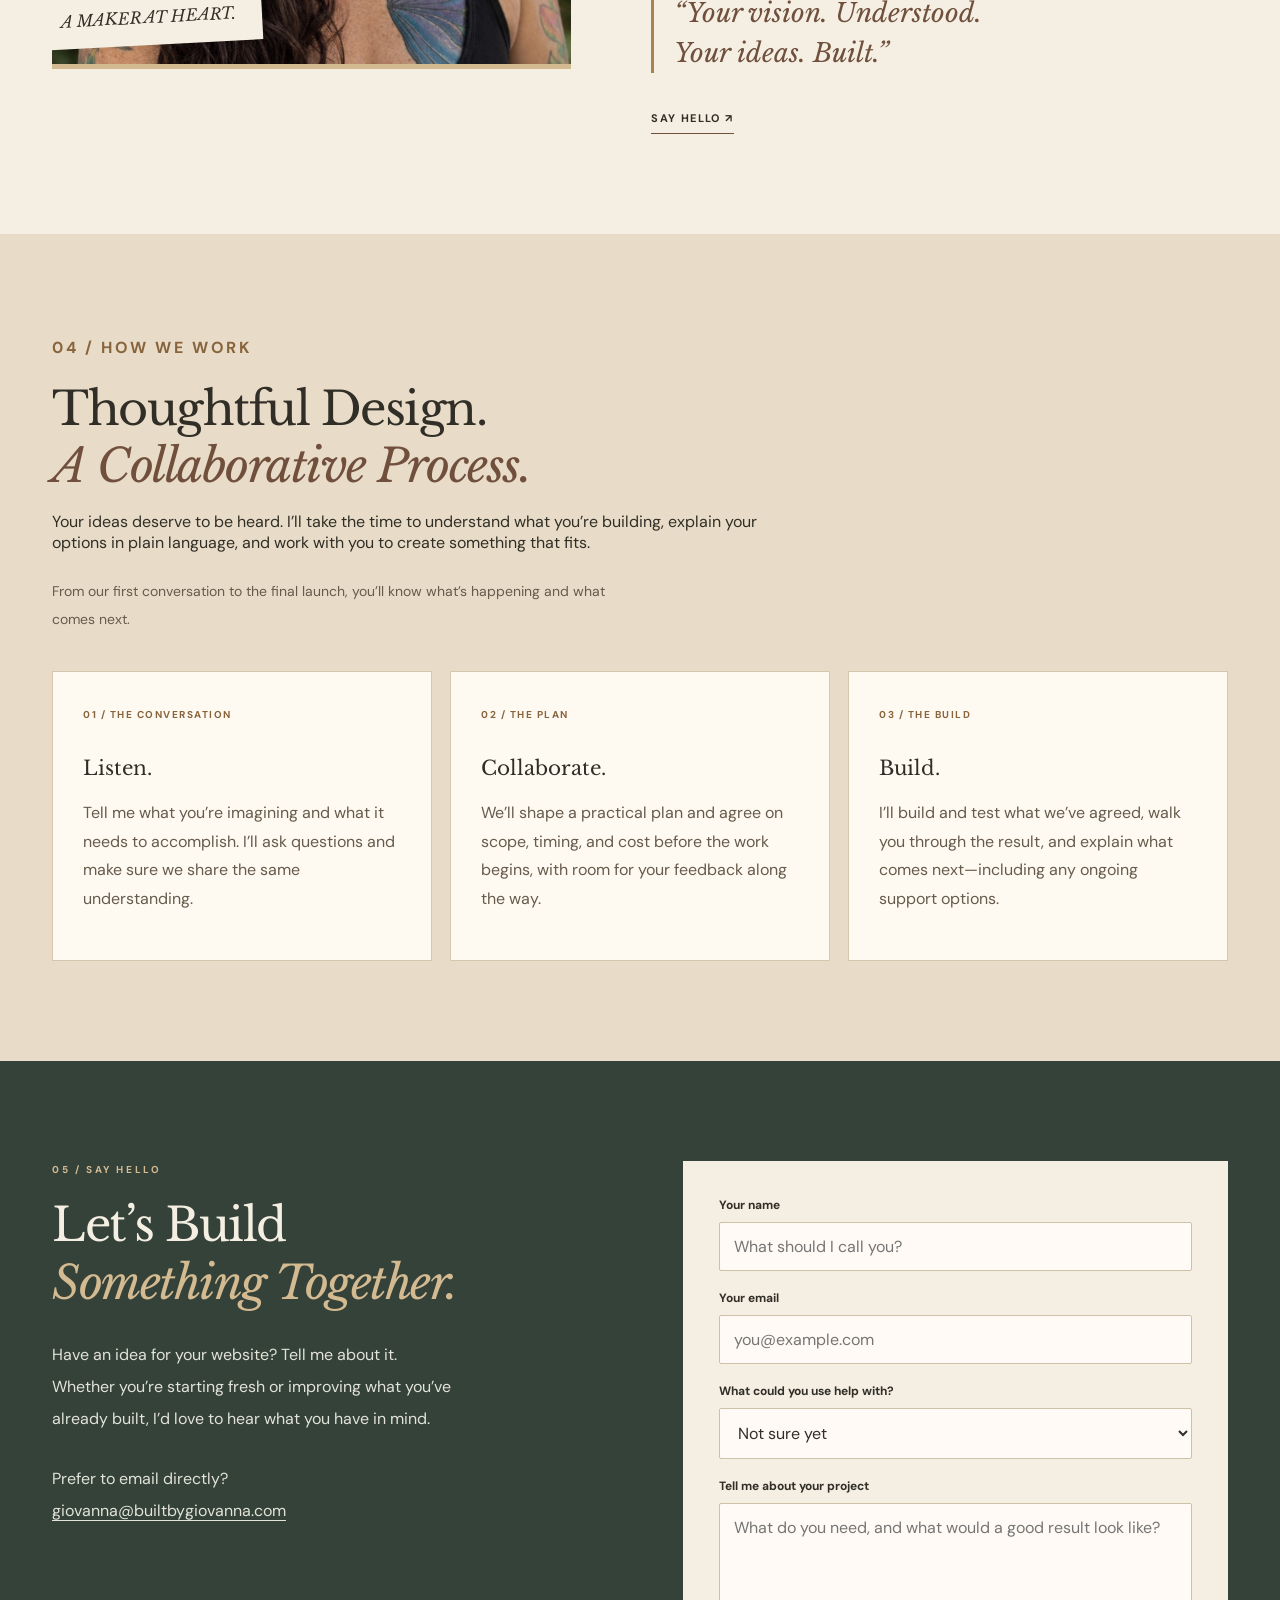
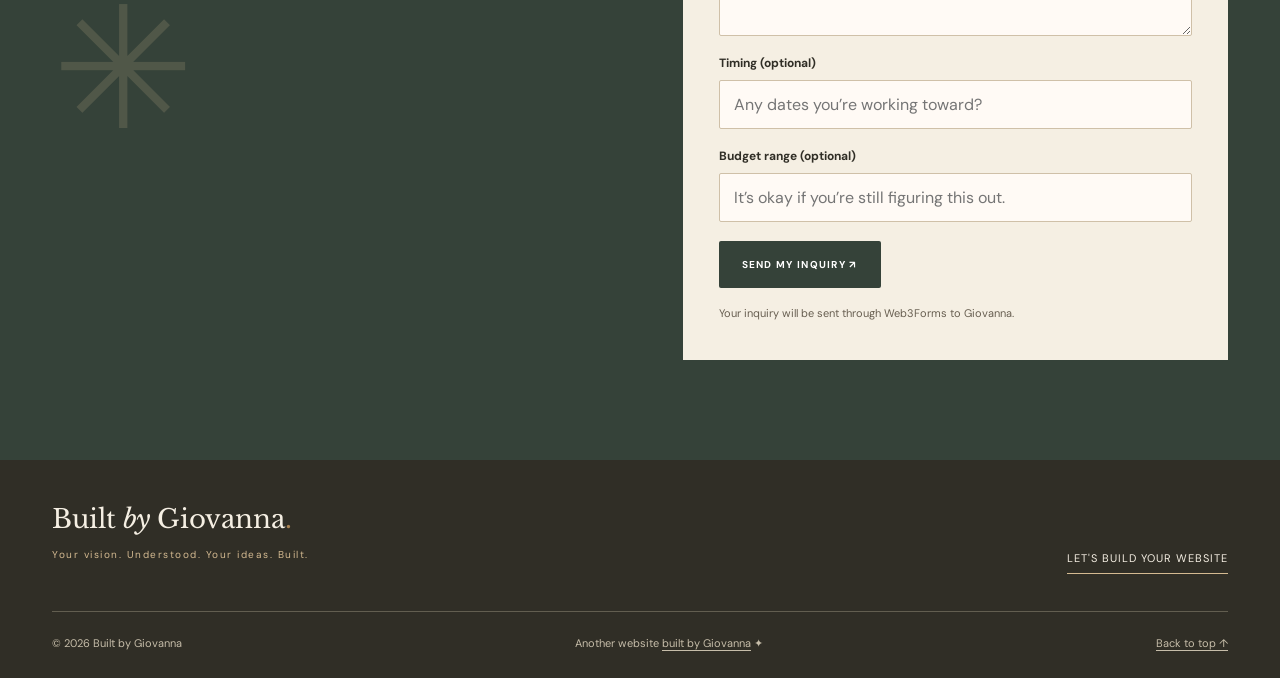
==== commit f2f8bee8: "Focus homepage on collaborative website design with approved Lesson 1B messaging" ====
--- a/public/index.html
+++ b/public/index.html
@@ -4,9 +4,9 @@
   <meta charset="utf-8">
   <meta name="viewport" content="width=device-width, initial-scale=1">
   <meta name="theme-color" content="#354239">
-  <meta name="description" content="Thoughtful website design, practical digital assistance, and creative support for small businesses, creatives, and individuals. Your vision. Understood. Your ideas. Built.">
-  <meta property="og:title" content="Built by Giovanna | Websites & Creative Services">
-  <meta property="og:description" content="Creative websites and practical digital assistance, built around your needs. For small businesses, creatives, and individuals who want a clear way forward.">
+  <meta name="description" content="Creative website design for small businesses and independent creatives. Your Vision. Your Website. Built Together.">
+  <meta property="og:title" content="Built by Giovanna | Website Design Studio">
+  <meta property="og:description" content="Creative website design for small businesses and independent creatives.">
   <meta property="og:type" content="website">
   <meta property="og:url" content="https://builtbygiovanna.com/">
   <link rel="icon" type="image/svg+xml" href="assets/favicon.svg">
@@ -17,9 +17,13 @@
     .portfolio-shot{display:flex;align-items:center;justify-content:center;padding:24px;background:#d9cbb5;min-width:0}.portfolio-shot img{display:block;width:100%;height:auto;border:1px solid #c7b99f;box-shadow:0 12px 28px #302e2620}.portfolio-feature .project-copy{align-self:center}.portfolio-feature .project-copy>p{font-size:16px}@media(max-width:760px){.portfolio-shot{padding:18px}}
     .about-art img{object-position:center 25%}
     .table-shot img{max-height:540px;width:auto;max-width:100%;object-fit:contain}.portfolio-feature .project-copy>.project-progress{display:inline-block;margin:16px 0 0;padding:6px 10px;background:var(--green);color:var(--cream);font-size:14px}
+    /* Lesson 1B: readable copy and flexible headline in the established palette. */
+    .hero-content{padding-top:64px;padding-bottom:64px;min-width:0}.hero h1{font-size:clamp(36px,3.8vw,62px);letter-spacing:-1.6px;overflow-wrap:normal}.hero-description{font-size:16px;line-height:1.8;max-width:520px}.hero-subheading{font-size:19px;color:var(--cream);font-weight:500}.hero-tagline{font-size:14px;line-height:1.8;color:var(--sand);margin:24px 0 0}.hero-actions .btn{font-size:14px;letter-spacing:.3px;text-transform:none;padding:14px 18px}.service-card p,.journal-grid p,.about-copy>p,.split-heading>p,.section-header>p,.contact-copy>p:not(.eyebrow){font-size:16px}.service-card .text-link{font-size:14px;letter-spacing:.3px;text-transform:none}.primary-nav{gap:18px}.primary-nav .nav-contact{letter-spacing:.3px;text-transform:none;font-size:13px}.field input,.field select,.field textarea{font-size:16px}.service-card p{margin-bottom:28px}.hero-actions{margin-top:26px}
+    @media(max-width:1050px){.hero h1{font-size:clamp(34px,4.3vw,46px)}.primary-nav{gap:12px}.primary-nav .nav-contact{padding:12px;font-size:12px}}
+    @media(max-width:760px){.hero-content{padding:52px 24px}.hero h1{font-size:clamp(34px,8vw,56px)}.hero-actions .btn{min-height:48px}.hero-subheading{font-size:18px}.primary-nav .nav-contact{font-size:14px}}
   </style>
   <script src="script.js" defer></script>
-  <title>Built by Giovanna | Websites, Digital Help & Creative Projects</title>
+  <title>Built by Giovanna | Website Design Studio</title>
 </head>
 <body id="top">
   <a class="skip" href="#main">Skip to content</a>
@@ -31,18 +35,22 @@
       </a>
       <button class="menu-toggle" id="menu-toggle" type="button" aria-expanded="false" aria-controls="primary-nav" aria-label="Open navigation menu"><span></span><span></span><span></span></button>
       <nav id="primary-nav" class="primary-nav" aria-label="Main navigation">
-        <a href="#services">Services</a><a href="#packages">Packages</a><a href="portfolio.html">Our Work</a><a href="#about">About</a><a href="#contact" class="nav-contact">Let's Talk ↗</a>
+        <a href="#services">Services</a><a href="#packages">Packages</a><a href="portfolio.html">Our Work</a><a href="#about">About</a><a href="#contact" class="nav-contact">Let's Build Your Website</a>
       </nav>
     </div>
   </header>
   <main id="main">
     <section class="hero" id="home" aria-labelledby="hero-heading">
       <div class="hero-content">
-        <p class="eyebrow eyebrow-light"><span class="spark">✳</span> CREATIVE THINKING. PRACTICAL HELP.</p>
-        <h1 id="hero-heading">Your vision.<br><em>Understood.</em><br>Your ideas.<br><em>Built.</em></h1>
+        <p class="eyebrow eyebrow-light"><span class="spark" aria-hidden="true">✳</span> CREATIVE WEBSITE DESIGN STUDIO</p>
+        <h1 id="hero-heading">Your Vision.<br>Your Website.<br><em>Built Together.</em></h1>
         <div class="rule"></div>
-        <p class="hero-description">Creative websites and practical digital assistance, built around your needs. For small businesses, creatives, and individuals who want a clear way forward.</p>
-        <p class="hero-description hero-intro">I’m Giovanna. I listen first, help you make a practical plan, and work with you to bring it to life—without making the process overwhelming. A little curiosity and DIY resourcefulness go into everything I build.</p><div class="hero-actions"><a class="btn btn-gold" href="#contact">Let’s talk about your idea <span aria-hidden="true">↗</span></a><a class="btn btn-outline-light" href="#services">Explore my services</a></div>
+        <p class="hero-description hero-subheading">Creative website design for small businesses and independent creatives.</p>
+        <p class="hero-description hero-intro">At Built by Giovanna, I create professional, user-friendly websites that reflect your personality, support your goals, and help your business connect with the people who matter.</p>
+        <p class="hero-description hero-intro">Whether you're starting from scratch or refreshing an existing website, we'll turn your ideas into a digital space you're proud to share.</p>
+        <p class="hero-description hero-intro">No unnecessary complications. No overwhelming process. Just thoughtful design, practical solutions, and genuine collaboration.</p>
+        <div class="hero-actions"><a class="btn btn-gold" href="#contact" data-topic="Website design &amp; builds">Let's Build Your Website</a><a class="btn btn-outline-light" href="portfolio.html">View My Work</a></div>
+        <p class="hero-tagline">Your vision. Understood. Your ideas. Built.</p>
       </div>
       <div class="hero-image-wrap">
         <img class="hero-image" src="https://images.unsplash.com/photo-1452860606245-08befc0ff44b?w=1500&auto=format&fit=crop&q=85" alt="Sunlit creative workbench filled with supplies" fetchpriority="high">
@@ -52,7 +60,11 @@
       </div>
     </section>
     <div class="marquee"><span>IMAGINE IT <i>✳</i> MAKE IT <i>✳</i> LEARN SOMETHING <i>✳</i> DO IT AGAIN <i>✳</i> IMAGINE IT <i>✳</i> MAKE IT</span></div>
-    <section id="services" class="services section-pad" aria-labelledby="services-heading"><div class="container"><div class="services-top"><p class="eyebrow eyebrow-light">01 / A FEW WAYS I CAN HELP</p><h2 id="services-heading">Good ideas deserve<br><em>a useful next step.</em></h2><p>Maybe you need a website, a hand with the digital details, or someone to help untangle an idea. I’ll take time to understand what you want to accomplish, explain the options clearly, and help you choose a practical next step.</p></div><div class="service-grid"><article class="service-card"><span>01</span><h3>Website design &amp; builds</h3><p>A welcoming home on the web, built around what you do. From a first website to a refresh of something you’ve outgrown, let’s turn scattered ideas into clear pages.</p><ul><li>Business websites, portfolios &amp; landing pages</li><li>Page planning, layout &amp; content organization</li><li>Existing site updates &amp; refreshes</li></ul><a class="text-link" href="#contact" data-topic="Website design &amp; builds">Let’s talk websites ↗</a></article><article class="service-card"><span>02</span><h3>Digital assistance</h3><p>An extra pair of hands for the online tasks that keep piling up. Bring order to the details and make more room for the work you want to do.</p><ul><li>Website content updates</li><li>Digital file &amp; project organization</li><li>Document formatting &amp; everyday digital tools</li></ul><a class="text-link" href="#contact" data-topic="Digital assistance">Get a hand with the details ↗</a></article><article class="service-card"><span>03</span><h3>Creative &amp; DIY support</h3><p>A fresh set of eyes and a resourceful approach. Bring the rough sketch, the half-formed idea, or the project that’s got you stuck.</p><ul><li>Creative brainstorming &amp; concept feedback</li><li>DIY project planning &amp; practical next steps</li><li>Layout, styling &amp; repurposing ideas</li></ul><a class="text-link" href="#contact" data-topic="Creative &amp; DIY support">Work through an idea ↗</a></article></div><div class="service-action"><p><strong>A little of everything?</strong><br>Tell me what you’re working on. We’ll figure out where I can be useful.</p><a href="#contact" class="btn btn-gold">Let's talk ↗</a></div></div></section>
+    <section id="services" class="services section-pad" aria-labelledby="services-heading"><div class="container"><div class="services-top"><p class="eyebrow eyebrow-light">WEBSITE DESIGN &amp; SUPPORT</p><h2 id="services-heading">Websites Built<br><em>Around Your Needs</em></h2></div><div class="service-grid">
+<article class="service-card"><h3>Website Design</h3><p>Custom websites created around your business, brand, and goals.</p><a class="text-link" href="#contact" data-topic="Website design &amp; builds">Let's Build Your Website</a></article>
+<article class="service-card"><h3>Website Redesign</h3><p>Give your existing website a fresh look, improved navigation, and a better experience for visitors.</p><a class="text-link" href="#contact" data-topic="Website Redesign">Discuss Your Redesign</a></article>
+<article class="service-card"><h3>Website Updates &amp; Support</h3><p>Keep your website current with content changes, updates, and practical digital assistance.</p><a class="text-link" href="#contact" data-topic="Digital assistance">Ask About Website Support</a></article>
+</div><div class="service-action"><p><strong>A clear place to start.</strong><br>Explore website packages and ongoing support options.</p><a href="#packages" class="btn btn-gold">Explore Services</a></div></div></section>
     <section id="packages" class="packages section-pad section-warm" aria-labelledby="packages-heading">
       <div class="container">
         <div class="section-header"><p class="eyebrow">WEBSITE PACKAGES &amp; SUPPORT</p><h2 id="packages-heading">A clear place<br>to <em>start.</em></h2><p>Choose a starting point that fits your idea. These starting prices and project ranges are a guide; final pricing depends on scope. We’ll agree on the pages, features, timing, and a fixed project quote before work begins. All prices are in USD.</p></div>
@@ -68,22 +80,22 @@
         <div class="package-details"><h3>A few useful details</h3><p><strong>You bring the content.</strong> You supply the text and photos. I add final touches: light proofreading, formatting, and small wording adjustments. Writing from scratch and creating photos are outside the included scope.</p><p><strong>Two rounds of feedback.</strong> Each revision round is one consolidated feedback list on the agreed design and content. New pages or features need a separate quote.</p><p><strong>30 days of fixes.</strong> For 30 days from launch, I’ll fix issues with the delivered site. New features and content updates fall outside this included fix period.</p><p><strong>A quote built around your needs.</strong> Package ranges are a guide; final pricing depends on your pages, design, content, features, and integrations. Advanced projects may exceed $6,000. Booking systems, calendar integrations, and online payments are included only when specified in your quote; otherwise they are quoted separately. Ongoing updates are separate from the build. Domain, hosting, and third-party subscription costs are separate from the website build.</p></div>
       </div>
     </section>
-    <section id="work" class="workshop section-pad section-warm" aria-labelledby="work-heading"><div class="container"><div class="split-heading"><div><p class="eyebrow">FROM THE WORKBENCH &amp; THE WEB</p><h2 id="work-heading">A few ideas.<br><em>Made into something.</em></h2></div><p>My own business, personal stories, and a road-life project in progress. Take a closer look at the work behind Built.</p></div><div class="work-preview-grid">
+    <section id="work" class="workshop section-pad section-warm" aria-labelledby="work-heading"><div class="container"><div class="split-heading"><div><p class="eyebrow">SELECTED WEBSITE &amp; DIGITAL PROJECTS</p><h2 id="work-heading">See What’s <em>Possible</em></h2></div><p>Explore websites, creative concepts, and digital projects developed by Built by Giovanna.</p></div><div class="work-preview-grid">
 <article class="work-preview-card"><a class="work-preview-image" href="portfolio.html#built-by-giovanna"><img src="assets/built-homepage.jpg" alt="Built by Giovanna website screenshot" width="1280" height="960" loading="lazy"></a><div class="work-preview-copy"><p class="work-label">Own business · Live website</p><h3>Built by Giovanna</h3><p>A welcoming home for my creative and digital work.</p><a class="text-link" href="portfolio.html#built-by-giovanna">Explore this project</a></div></article>
 <article class="work-preview-card"><a class="work-preview-image" href="portfolio.html#gi-unfiltered"><img src="assets/gi-unfiltered-homepage.jpg" alt="Gi Unfiltered personal journal website screenshot" width="634" height="546" loading="lazy"></a><div class="work-preview-copy"><p class="work-label">Personal project · Live website</p><h3>Gi Unfiltered</h3><p>An independent journal with its own voice and room for real stories.</p><a class="text-link" href="portfolio.html#gi-unfiltered">Explore this project</a></div></article>
 <article class="work-preview-card"><a class="work-placeholder work-placeholder-small" href="portfolio.html#operation-vagabond" aria-label="Explore Operation Vagabond, personal project in progress"><span>SCREENSHOT PLACEHOLDER</span><strong>Operation<br>Vagabond</strong><span>Personal project · In progress</span></a><div class="work-preview-copy"><p class="work-label">Personal project · Not launched</p><h3>Operation Vagabond</h3><p>A road-life planning project taking shape. The public website is not launched yet.</p><a class="text-link" href="portfolio.html#operation-vagabond">Explore this project</a></div></article>
-</div><div class="work-preview-end"><a class="btn btn-green" href="portfolio.html">View the portfolio / our work</a><p>Plus hands-on work from the workshop.</p></div><div id="workshop" class="note-bar"><span aria-hidden="true">✳</span><div><strong>Still making. Still learning.</strong><p>More website projects, digital solutions, and hands-on work will join this space as they’re ready to share. <a href="portfolio.html#star-table">See the Star Table refinishing project.</a></p></div></div><p class="portfolio-cta">Have something in mind? <a class="text-link" href="#contact">Let’s build it together</a></p></div></section>
-    <section id="about" class="about section-pad" aria-labelledby="about-heading"><div class="container about-layout"><div class="about-art"><img src="assets/giovanna-portrait.jpg" alt="Giovanna smiling outdoors against a leafy green background" width="801" height="1000" loading="lazy"><div class="about-label">A MAKER AT HEART.</div></div><div class="about-copy"><p class="eyebrow">03 / MEET THE MAKER</p><h2 id="about-heading">Hi, I'm <em>Giovanna.</em></h2><p>I want you to come away feeling that I understood your vision and helped make it happen. That starts with listening: what matters to you, who you’re trying to reach, and what you need your project to do.</p><p>That might mean building a website, sorting out a digital jumble, or finding a clever way to bring a hands-on project to life. <strong>Built by Giovanna</strong> brings those skills together in one place.</p><p>My approach is rooted in DIY: ask questions, work with what you’ve got, and find a resourceful way forward. We’ll agree on a clear plan, check in along the way, and make sure you feel involved and supported.</p><blockquote>“Your vision. Understood.<br>Your ideas. Built.”</blockquote><a href="#contact" class="text-link">Say hello <span aria-hidden="true">↗</span></a></div></div></section>
-    <section id="journal" class="journal section-pad section-warm" aria-labelledby="process-heading"><div class="container"><div class="section-header"><p class="eyebrow">04 / HOW WE WORK</p><h2 id="process-heading">From “what if”<br>to <em>“here it is.”</em></h2></div><div class="journal-grid"><article><span class="journal-num">01 / THE CONVERSATION</span><h3>Listen.</h3><p>Tell me what you’re imagining and what it needs to accomplish. I’ll ask questions and make sure we share the same understanding.</p></article><article><span class="journal-num">02 / THE PLAN</span><h3>Collaborate.</h3><p>We’ll shape a practical plan and agree on scope, timing, and cost before the work begins, with room for your feedback along the way.</p></article><article><span class="journal-num">03 / THE BUILD</span><h3>Build.</h3><p>I’ll build and test what we’ve agreed, walk you through the result, and explain what comes next—including any ongoing support options.</p></article></div></div></section>
-    <section id="contact" class="contact section-pad" aria-labelledby="contact-heading"><div class="container contact-layout"><div class="contact-copy"><p class="eyebrow eyebrow-light">05 / SAY HELLO</p><h2 id="contact-heading">What are you<br><em>working on?</em></h2><p>A new website? A digital to-do list? An idea that needs a little figuring out? Tell me where you are and what you’d like help with.</p><p>Prefer to email directly?<br><a class="contact-email" href="mailto:giovanna@builtbygiovanna.com">giovanna@builtbygiovanna.com</a></p><div class="contact-decoration" aria-hidden="true">✳</div></div><div class="contact-form-panel"><form id="contact-form" method="post" action="https://api.web3forms.com/submit">
+</div><div class="work-preview-end"><a class="btn btn-green" href="portfolio.html">View My Work</a><p>Plus hands-on work from the workshop.</p></div><div id="workshop" class="note-bar"><span aria-hidden="true">✳</span><div><strong>Still making. Still learning.</strong><p>More website projects, digital solutions, and hands-on work will join this space as they’re ready to share. <a href="portfolio.html#star-table">See the Star Table refinishing project.</a></p></div></div><p class="portfolio-cta">Have something in mind? <a class="text-link" href="#contact">Let’s build it together</a></p></div></section>
+    <section id="about" class="about section-pad" aria-labelledby="about-heading"><div class="container about-layout"><div class="about-art"><img src="assets/giovanna-portrait.jpg" alt="Giovanna smiling outdoors against a leafy green background" width="801" height="1000" loading="lazy"><div class="about-label">A MAKER AT HEART.</div></div><div class="about-copy"><p class="eyebrow">03 / MEET THE MAKER</p><h2 id="about-heading">Hi, I'm <em>Giovanna.</em></h2><p>I want you to come away feeling that I understood your vision and helped make it happen. That starts with listening: what matters to you, who you’re trying to reach, and what you need your project to do.</p><p>I design and refresh websites for small businesses and independent creatives, with practical support to keep your online home current.</p><p>My approach is rooted in DIY: ask questions, work with what you’ve got, and find a resourceful way forward. We’ll agree on a clear plan, check in along the way, and make sure you feel involved and supported.</p><blockquote>“Your vision. Understood.<br>Your ideas. Built.”</blockquote><a href="#contact" class="text-link">Say hello <span aria-hidden="true">↗</span></a></div></div></section>
+    <section id="journal" class="journal section-pad section-warm" aria-labelledby="process-heading"><div class="container"><div class="section-header"><p class="eyebrow">04 / HOW WE WORK</p><h2 id="process-heading">Thoughtful Design.<br><em>A Collaborative Process.</em></h2><p>Your ideas deserve to be heard. I’ll take the time to understand what you’re building, explain your options in plain language, and work with you to create something that fits.</p><p>From our first conversation to the final launch, you’ll know what’s happening and what comes next.</p></div><div class="journal-grid"><article><span class="journal-num">01 / THE CONVERSATION</span><h3>Listen.</h3><p>Tell me what you’re imagining and what it needs to accomplish. I’ll ask questions and make sure we share the same understanding.</p></article><article><span class="journal-num">02 / THE PLAN</span><h3>Collaborate.</h3><p>We’ll shape a practical plan and agree on scope, timing, and cost before the work begins, with room for your feedback along the way.</p></article><article><span class="journal-num">03 / THE BUILD</span><h3>Build.</h3><p>I’ll build and test what we’ve agreed, walk you through the result, and explain what comes next—including any ongoing support options.</p></article></div></div></section>
+    <section id="contact" class="contact section-pad" aria-labelledby="contact-heading"><div class="container contact-layout"><div class="contact-copy"><p class="eyebrow eyebrow-light">05 / SAY HELLO</p><h2 id="contact-heading">Let’s Build<br><em>Something Together.</em></h2><p>Have an idea for your website? Tell me about it. Whether you’re starting fresh or improving what you’ve already built, I’d love to hear what you have in mind.</p><p>Prefer to email directly?<br><a class="contact-email" href="mailto:giovanna@builtbygiovanna.com">giovanna@builtbygiovanna.com</a></p><div class="contact-decoration" aria-hidden="true">✳</div></div><div class="contact-form-panel"><form id="contact-form" method="post" action="https://api.web3forms.com/submit">
 <!-- Public Web3Forms form access key; not an account credential. -->
 <input type="hidden" name="access_key" value="2fada2ed-b5c0-456f-9344-d93aa282a820">
 <input type="hidden" name="subject" value="New inquiry — Built by Giovanna">
 <input type="hidden" name="from_name" value="Built by Giovanna website">
 <input type="checkbox" name="botcheck" class="botcheck" tabindex="-1" autocomplete="off" aria-hidden="true">
-<noscript><p>Please email <a href="mailto:giovanna@builtbygiovanna.com">giovanna@builtbygiovanna.com</a> directly. This form requires JavaScript.</p></noscript><div class="field"><label for="name">Your name</label><input id="name" name="name" autocomplete="name" required placeholder="What should I call you?"></div><div class="field"><label for="email">Your email</label><input id="email" name="email" type="email" autocomplete="email" required placeholder="you@example.com"></div><div class="field"><label for="topic">What could you use help with?</label><select id="topic" name="topic"><option>Not sure yet</option><option>Website design &amp; builds</option><option>Digital assistance</option><option>Creative &amp; DIY support</option><option>A mix of things</option></select></div><div class="field"><label for="message">Tell me about your project</label><textarea id="message" name="message" rows="5" required placeholder="What do you need, and what would a good result look like?"></textarea></div><div class="field"><label for="timing">Timing (optional)</label><input id="timing" name="timing" placeholder="Any dates you’re working toward?"></div><div class="field"><label for="budget">Budget range (optional)</label><input id="budget" name="budget" placeholder="It’s okay if you’re still figuring this out."></div><button type="submit" class="btn btn-green" id="contact-submit">Send my inquiry ↗</button><p id="form-status" class="form-status" role="status" aria-live="polite">Your inquiry will be sent through Web3Forms to Giovanna.</p></form></div></div></section>
+<noscript><p>Please email <a href="mailto:giovanna@builtbygiovanna.com">giovanna@builtbygiovanna.com</a> directly. This form requires JavaScript.</p></noscript><div class="field"><label for="name">Your name</label><input id="name" name="name" autocomplete="name" required placeholder="What should I call you?"></div><div class="field"><label for="email">Your email</label><input id="email" name="email" type="email" autocomplete="email" required placeholder="you@example.com"></div><div class="field"><label for="topic">What could you use help with?</label><select id="topic" name="topic"><option>Not sure yet</option><option>Website design &amp; builds</option><option>Website Redesign</option><option value="Digital assistance">Website Updates &amp; Support</option><option>Creative &amp; DIY support</option><option>A mix of things</option></select></div><div class="field"><label for="message">Tell me about your project</label><textarea id="message" name="message" rows="5" required placeholder="What do you need, and what would a good result look like?"></textarea></div><div class="field"><label for="timing">Timing (optional)</label><input id="timing" name="timing" placeholder="Any dates you’re working toward?"></div><div class="field"><label for="budget">Budget range (optional)</label><input id="budget" name="budget" placeholder="It’s okay if you’re still figuring this out."></div><button type="submit" class="btn btn-green" id="contact-submit">Send my inquiry ↗</button><p id="form-status" class="form-status" role="status" aria-live="polite">Your inquiry will be sent through Web3Forms to Giovanna.</p></form></div></div></section>
   </main>
-  <footer class="site-footer"><div class="container"><div class="footer-top"><div><a href="#home" class="footer-brand">Built <em>by</em> Giovanna<span>.</span></a><p>Your vision. Understood. Your ideas. Built.</p></div><a href="#contact" class="footer-link">Start a conversation ↗</a></div><div class="footer-bottom"><span>© <span id="copyright-year">2026</span> Built by Giovanna</span><span>Another website <a href="https://builtbygiovanna.com">built by Giovanna</a> ✦</span><a href="#top">Back to top ↑</a></div></div></footer>
+  <footer class="site-footer"><div class="container"><div class="footer-top"><div><a href="#home" class="footer-brand">Built <em>by</em> Giovanna<span>.</span></a><p>Your vision. Understood. Your ideas. Built.</p></div><a href="#contact" class="footer-link">Let's Build Your Website</a></div><div class="footer-bottom"><span>© <span id="copyright-year">2026</span> Built by Giovanna</span><span>Another website <a href="https://builtbygiovanna.com">built by Giovanna</a> ✦</span><a href="#top">Back to top ↑</a></div></div></footer>
 </body>
 </html>
 
